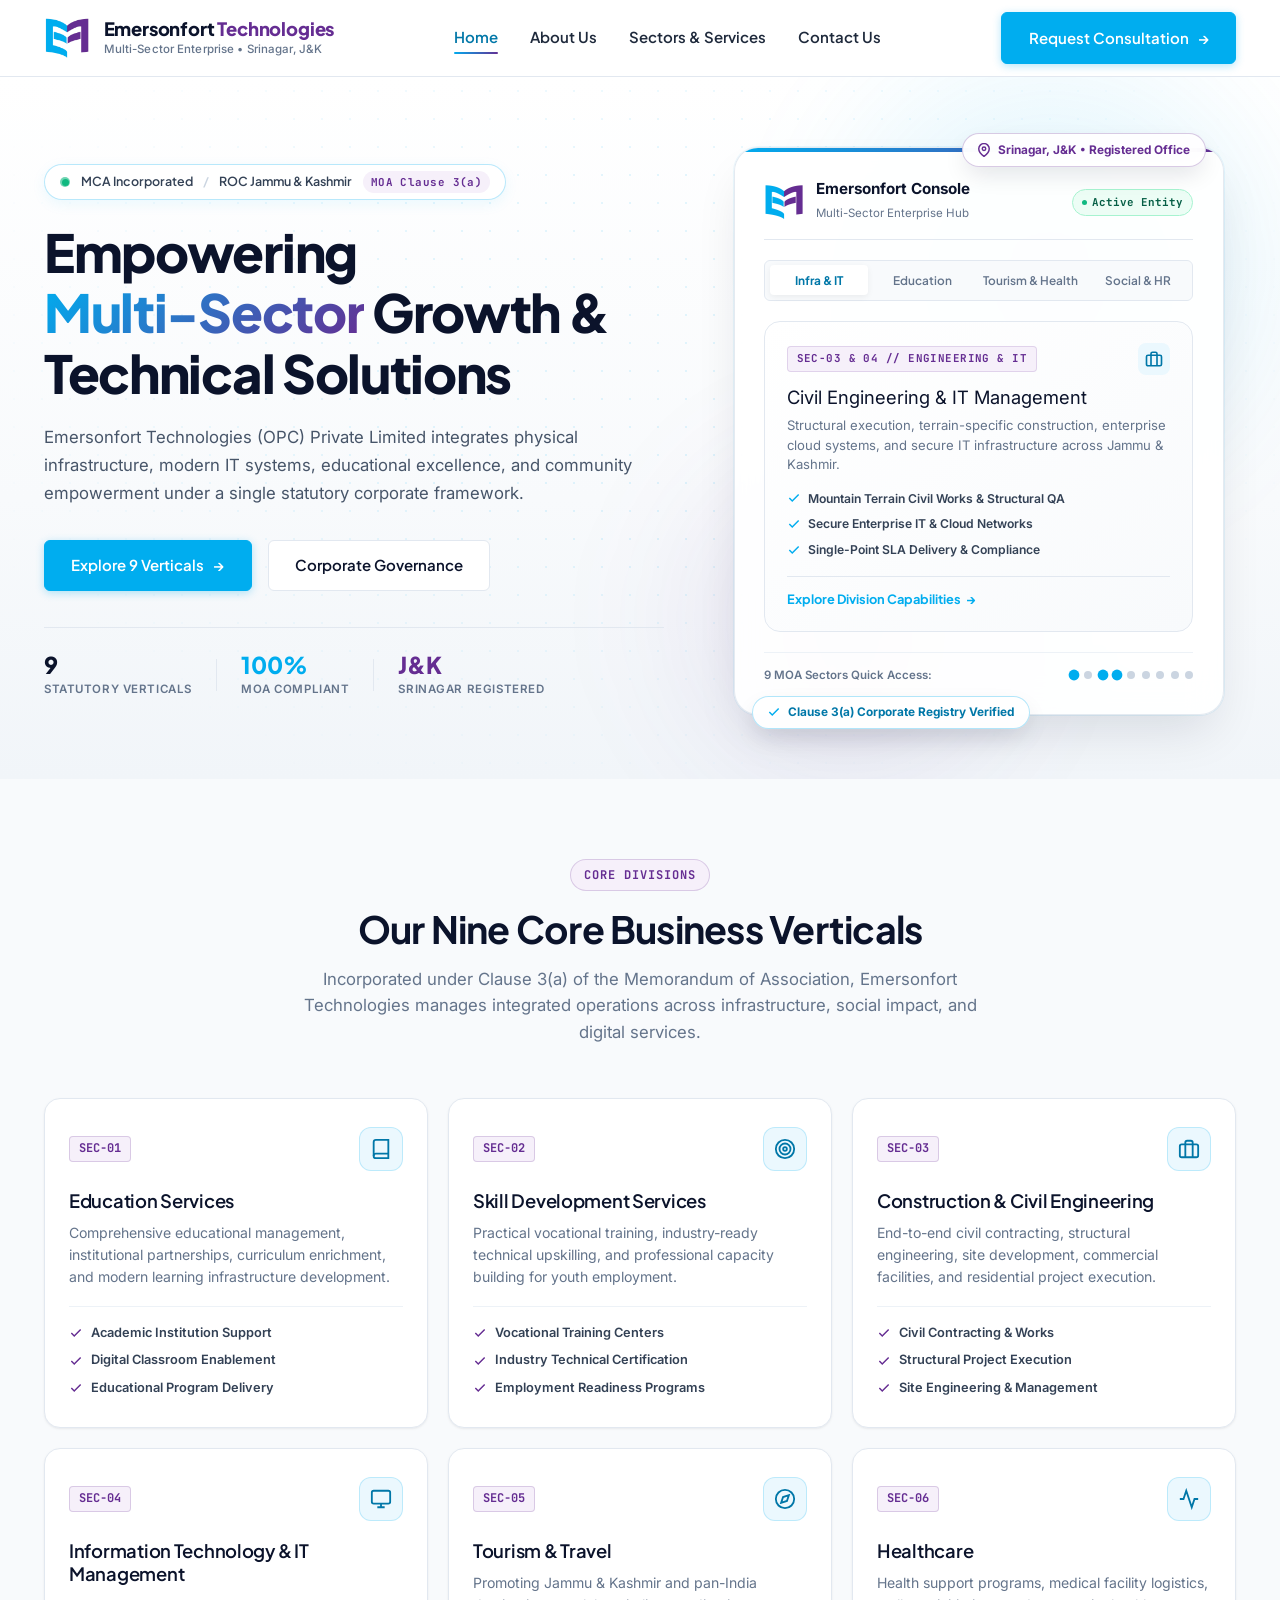
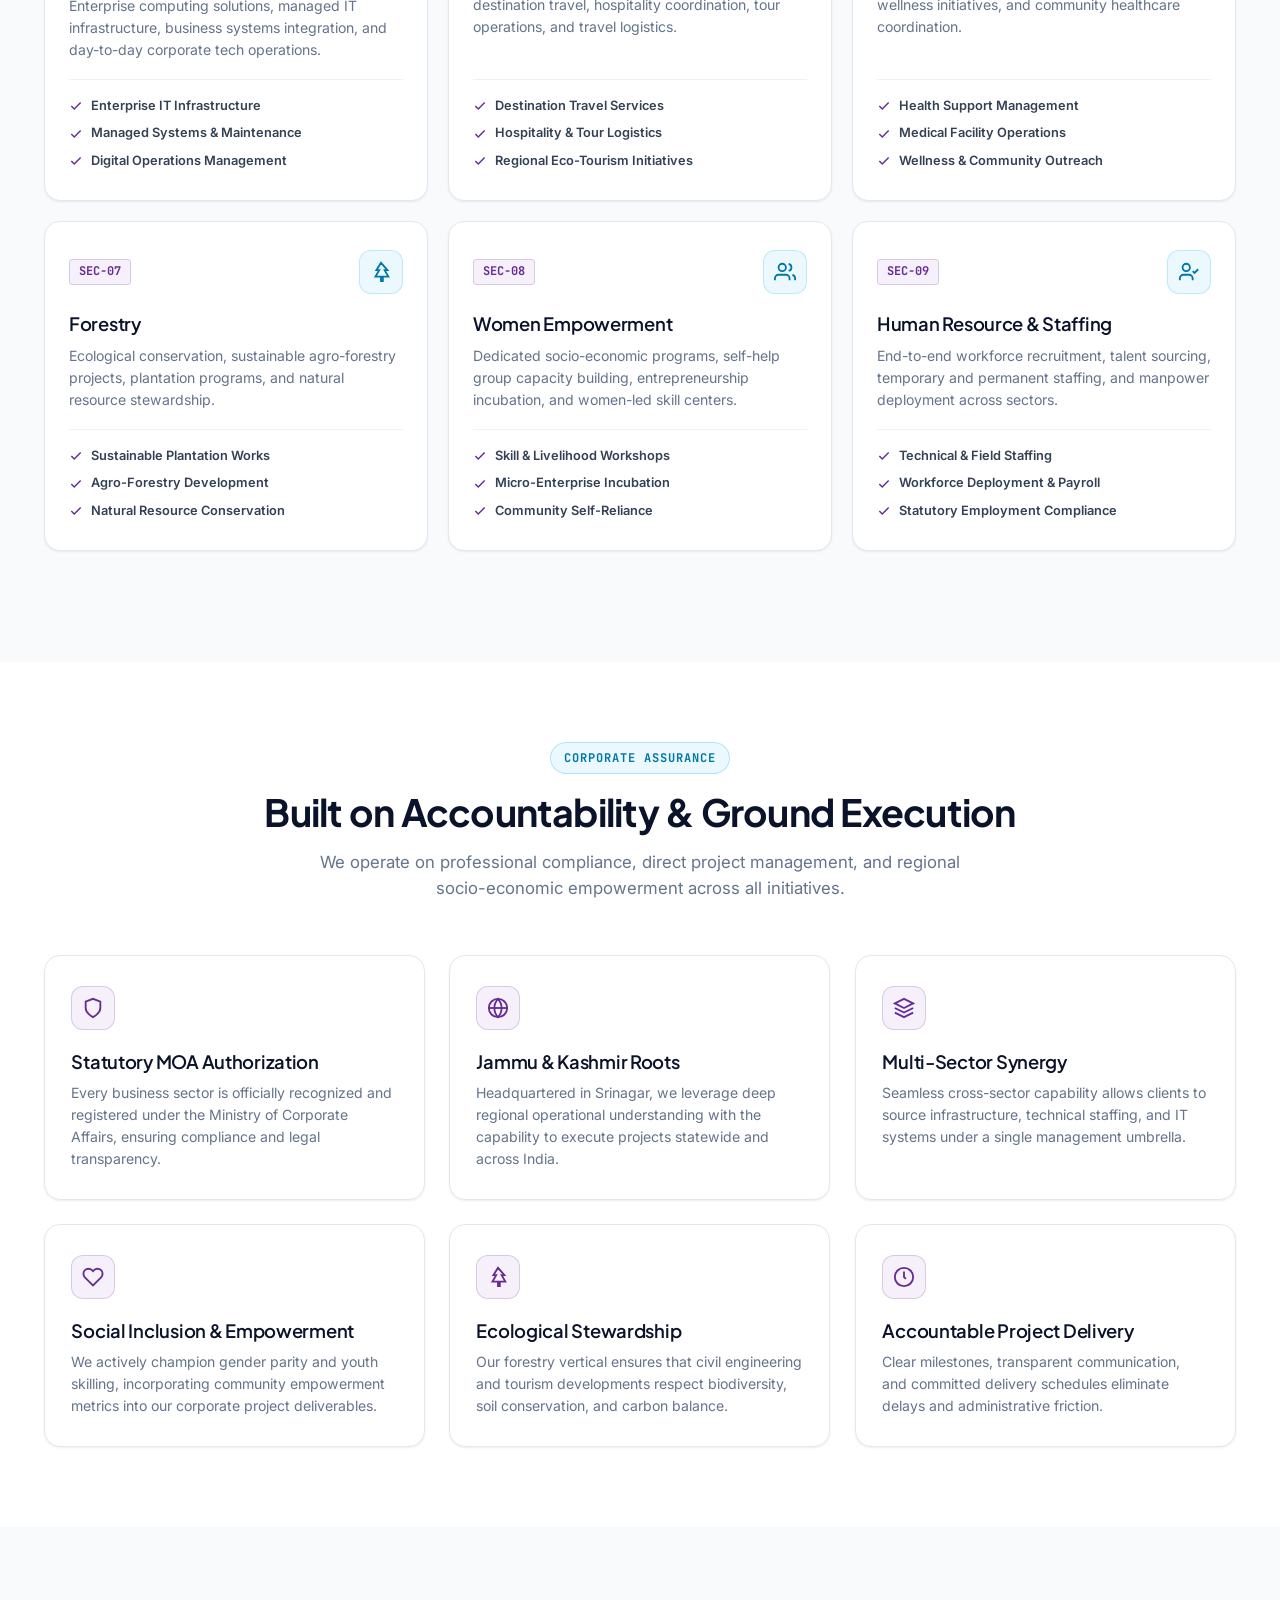
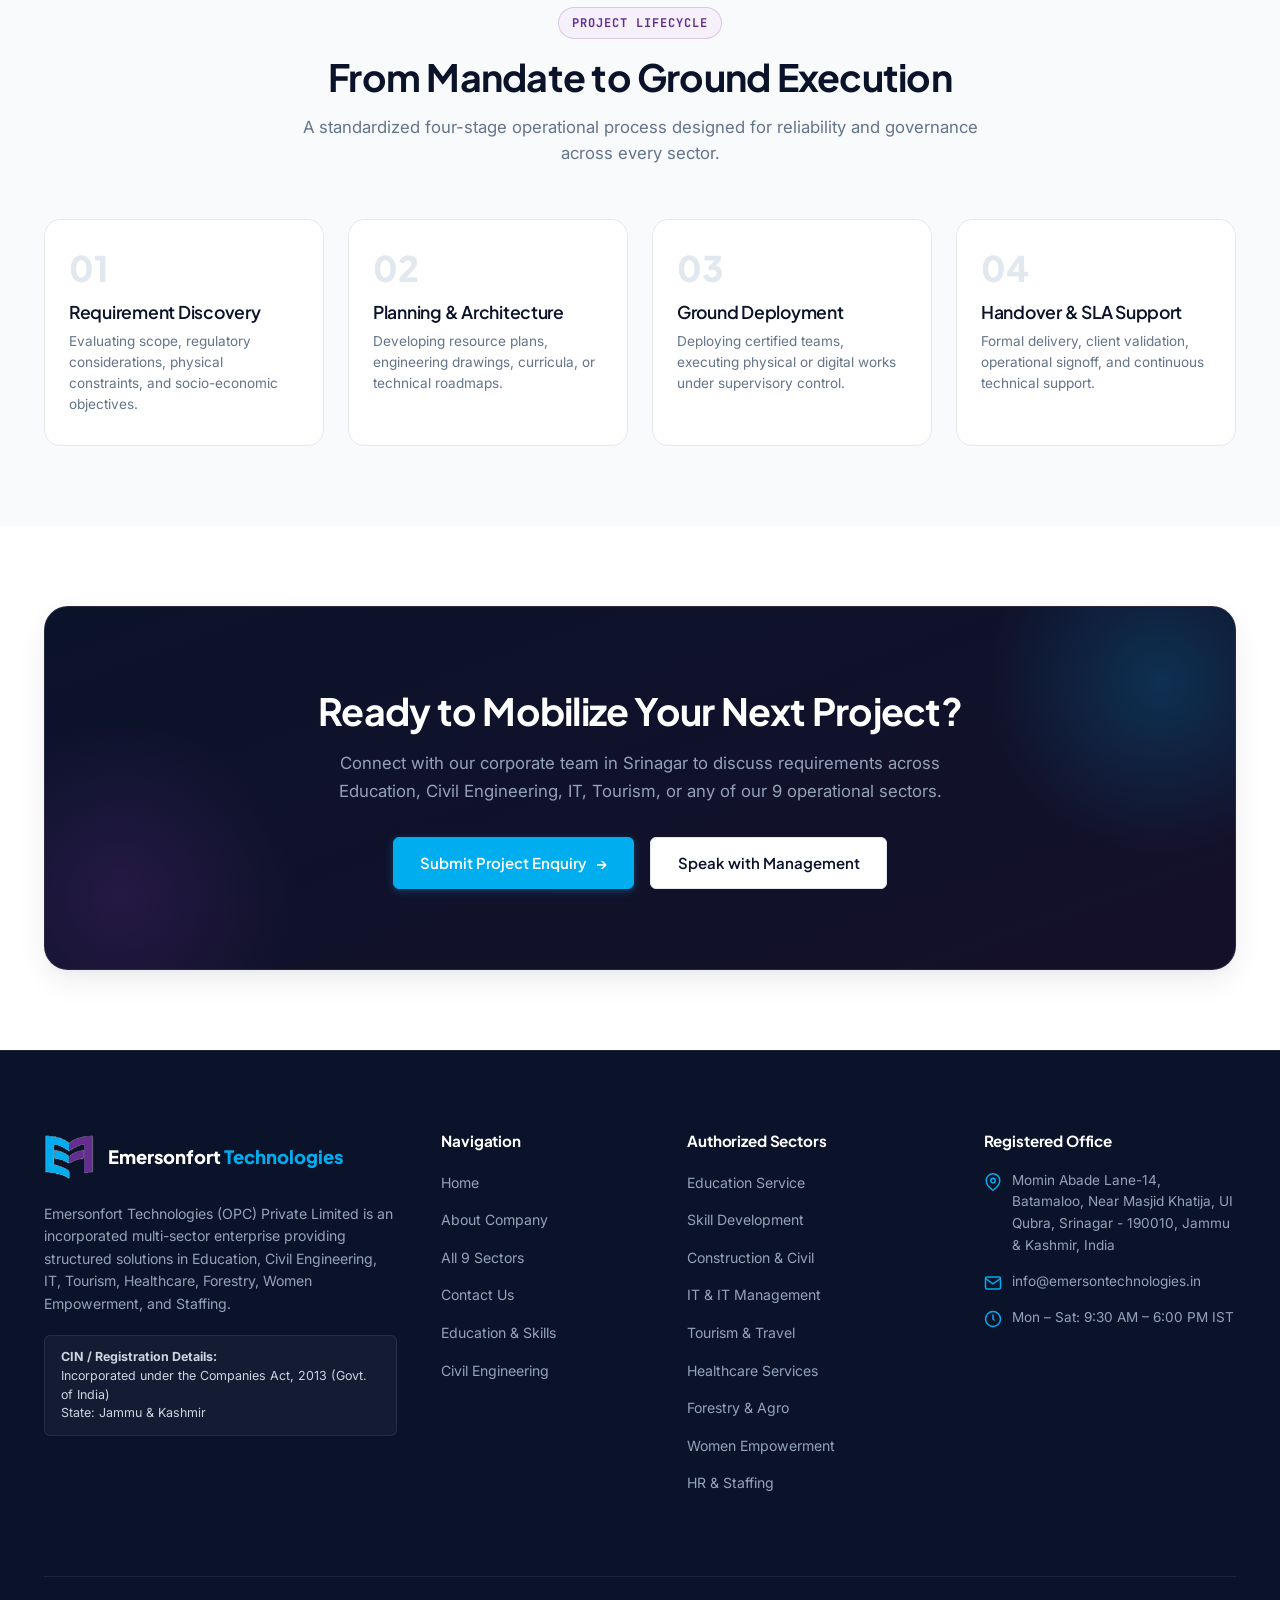
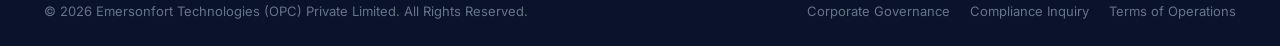
==== index.html @ 924b0d2f "Redesign hero section with modern interactive command console and ambient tech background" ====
<!DOCTYPE html>
<html lang="en">
<head>
  <meta charset="UTF-8">
  <meta name="viewport" content="width=device-width, initial-scale=1.0">
  <title>Emersonfort Technologies (OPC) Pvt Ltd | Multi-Sector Technical Solutions</title>
  <meta name="description" content="Emersonfort Technologies (OPC) Private Limited delivers multi-sector solutions across Education, Skill Development, Construction, IT Management, Tourism, Healthcare, Forestry, Women Empowerment, and Staffing. Registered in Jammu & Kashmir.">
  <meta name="keywords" content="Emersonfort Technologies, Emerson Technologies, Education Services, Skill Development, Civil Engineering, IT Management, Tourism J&K, Healthcare, Forestry, Women Empowerment, Staffing Srinagar">
  <meta name="author" content="Emersonfort Technologies (OPC) Private Limited">
  
  <!-- Favicon -->
  <link rel="icon" type="image/png" href="assets/images/emerson-mark.png">
  <link rel="apple-touch-icon" href="assets/images/emerson-mark.png">

  <!-- Preconnect Fonts -->
  <link rel="preconnect" href="https://fonts.googleapis.com">
  <link rel="preconnect" href="https://fonts.gstatic.com" crossorigin>
  <link href="https://fonts.googleapis.com/css2?family=Inter:wght@400;500;600;700&family=JetBrains+Mono:wght@500;700&family=Plus+Jakarta+Sans:wght@600;700;800&display=swap" rel="stylesheet">

  <!-- Core Stylesheets -->
  <link rel="stylesheet" href="css/style.css">
  <link rel="stylesheet" href="css/responsive.css">
</head>
<body>

  <!-- Global Header & Navigation -->
  <header class="site-header" id="main-header">
    <div class="container header-inner">
      <a href="index.html" class="brand-logo" aria-label="Emersonfort Technologies Home">
        <img src="assets/images/emerson-mark.png" alt="Emersonfort Technologies Logo" class="brand-logo-img">
        <div class="brand-text">
          <span class="brand-name">Emersonfort <span>Technologies</span></span>
          <span class="brand-subtitle">Multi-Sector Enterprise • Srinagar, J&amp;K</span>
        </div>
      </a>

      <!-- Desktop & Mobile Navigation Wrapper -->
      <div class="nav-menu-wrapper" id="primary-navigation-wrapper">
        <nav aria-label="Primary Website Navigation">
          <ul class="nav-menu">
            <li><a href="index.html" class="nav-link active" aria-current="page">Home</a></li>
            <li><a href="about.html" class="nav-link">About Us</a></li>
            <li><a href="services.html" class="nav-link">Sectors &amp; Services</a></li>
            <li><a href="contact.html" class="nav-link">Contact Us</a></li>
            <li class="mobile-drawer-cta" style="display:none;">
              <a href="contact.html" class="btn btn-primary btn-block btn-shimmer">Request Consultation</a>
            </li>
          </ul>
        </nav>
      </div>

      <div class="header-cta-wrap">
        <a href="contact.html" class="btn btn-primary btn-shimmer">
          Request Consultation <span class="btn-arrow">→</span>
        </a>
        <button type="button" class="mobile-nav-toggle" aria-label="Open mobile navigation menu" aria-expanded="false" aria-controls="primary-navigation-wrapper">
          <svg width="24" height="24" viewBox="0 0 24 24" fill="none" stroke="currentColor" stroke-width="2" stroke-linecap="round" stroke-linejoin="round" aria-hidden="true">
            <line x1="3" y1="12" x2="21" y2="12"></line>
            <line x1="3" y1="6" x2="21" y2="6"></line>
            <line x1="3" y1="18" x2="21" y2="18"></line>
          </svg>
        </button>
      </div>
    </div>
  </header>

  <main id="main-content">

    <!-- ==========================================================================
         HERO SECTION: MODERN MULTI-SECTOR ENTERPRISE COMMAND STAGE
         ========================================================================== -->
    <section class="hero-section" aria-labelledby="hero-title">
      <!-- Ambient High-Tech Atmosphere -->
      <div class="hero-bg-grid" aria-hidden="true"></div>
      <div class="hero-glow-cyan" aria-hidden="true"></div>
      <div class="hero-glow-purple" aria-hidden="true"></div>

      <div class="container hero-grid">
        <!-- Left Column: Editorial & Value Framework -->
        <div class="hero-content">
          <div class="hero-badge-modern">
            <span class="beacon-pulse" aria-hidden="true">
              <span class="beacon-core"></span>
              <span class="beacon-wave"></span>
            </span>
            <span>MCA Incorporated</span>
            <span class="hero-badge-sep">/</span>
            <span>ROC Jammu &amp; Kashmir</span>
            <span class="hero-badge-tag">MOA Clause 3(a)</span>
          </div>

          <h1 id="hero-title" class="hero-title">
            Empowering <span class="gradient-text">Multi-Sector</span> Growth &amp; Technical Solutions
          </h1>

          <p class="hero-lead">
            Emersonfort Technologies (OPC) Private Limited integrates physical infrastructure, modern IT systems, educational excellence, and community empowerment under a single statutory corporate framework.
          </p>

          <div class="hero-actions">
            <a href="#sectors-section" class="btn btn-primary btn-shimmer">
              Explore 9 Verticals <span class="btn-arrow">→</span>
            </a>
            <a href="about.html" class="btn btn-secondary">
              Corporate Governance
            </a>
          </div>

          <div class="hero-stats-strip">
            <div class="hero-stat-box">
              <span class="hero-stat-num">9</span>
              <span class="hero-stat-label">Statutory Verticals</span>
            </div>
            <div class="hero-stat-divider" aria-hidden="true"></div>
            <div class="hero-stat-box">
              <span class="hero-stat-num" style="color: var(--color-primary);">100%</span>
              <span class="hero-stat-label">MOA Compliant</span>
            </div>
            <div class="hero-stat-divider" aria-hidden="true"></div>
            <div class="hero-stat-box">
              <span class="hero-stat-num" style="color: var(--color-secondary);">J&amp;K</span>
              <span class="hero-stat-label">Srinagar Registered</span>
            </div>
          </div>
        </div>

        <!-- Right Column: Interactive Multi-Sector Command Console -->
        <div class="hero-showcase-stage" aria-label="Interactive Multi-Sector Command Console">
          
          <!-- Floating Glass Accent Badges -->
          <div class="floating-badge floating-badge-top" aria-hidden="true">
            <svg width="14" height="14" viewBox="0 0 24 24" fill="none" stroke="currentColor" stroke-width="2.5"><path d="M21 10c0 7-9 13-9 13s-9-6-9-13a9 9 0 0 1 18 0z"></path><circle cx="12" cy="10" r="3"></circle></svg>
            <span>Srinagar, J&amp;K • Registered Office</span>
          </div>

          <div class="floating-badge floating-badge-bottom" aria-hidden="true">
            <svg width="14" height="14" viewBox="0 0 24 24" fill="none" stroke="currentColor" stroke-width="2.5"><polyline points="20 6 9 17 4 12"></polyline></svg>
            <span>Clause 3(a) Corporate Registry Verified</span>
          </div>

          <!-- Central Frosted Console Card -->
          <div class="hero-console-card">
            <!-- Console Header -->
            <div class="console-header">
              <div class="console-brand-info">
                <img src="assets/images/emerson-mark.png" alt="Emersonfort Emblem" class="console-logo-icon">
                <div class="console-title-wrap">
                  <strong>Emersonfort Console</strong>
                  <span>Multi-Sector Enterprise Hub</span>
                </div>
              </div>
              <span class="console-status-pill">Active Entity</span>
            </div>

            <!-- Segment Selector Tabs -->
            <div class="console-tabs-strip" role="tablist" aria-label="Sector Highlights Tabs">
              <button type="button" class="console-tab-btn active" data-tab="0" role="tab" aria-selected="true">Infra &amp; IT</button>
              <button type="button" class="console-tab-btn" data-tab="1" role="tab" aria-selected="false">Education</button>
              <button type="button" class="console-tab-btn" data-tab="2" role="tab" aria-selected="false">Tourism &amp; Health</button>
              <button type="button" class="console-tab-btn" data-tab="3" role="tab" aria-selected="false">Social &amp; HR</button>
            </div>

            <!-- Dynamic Feature Preview Stage -->
            <div class="console-preview-stage" id="hero-preview-stage">
              <div class="preview-code-row">
                <span class="preview-code-tag" id="hero-preview-tag">SEC-03 &amp; 04 // ENGINEERING &amp; IT</span>
                <div class="preview-icon-bubble" id="hero-preview-icon" aria-hidden="true">
                  <svg width="18" height="18" viewBox="0 0 24 24" fill="none" stroke="currentColor" stroke-width="2.2"><rect x="2" y="7" width="20" height="14" rx="2"></rect><path d="M16 21V5a2 2 0 0 0-2-2h-4a2 2 0 0 0-2 2v16"></path></svg>
                </div>
              </div>
              <div class="preview-title" id="hero-preview-title">Civil Engineering &amp; IT Management</div>
              <p class="preview-desc" id="hero-preview-desc">
                Structural execution, terrain-specific construction, enterprise cloud systems, and secure IT infrastructure across Jammu &amp; Kashmir.
              </p>
              <ul class="preview-capabilities-list" id="hero-preview-caps">
                <li class="preview-cap-item">
                  <svg width="14" height="14" viewBox="0 0 24 24" fill="none" stroke="currentColor" stroke-width="2.5"><polyline points="20 6 9 17 4 12"></polyline></svg>
                  <span>Mountain Terrain Civil Works &amp; Structural QA</span>
                </li>
                <li class="preview-cap-item">
                  <svg width="14" height="14" viewBox="0 0 24 24" fill="none" stroke="currentColor" stroke-width="2.5"><polyline points="20 6 9 17 4 12"></polyline></svg>
                  <span>Secure Enterprise IT &amp; Cloud Networks</span>
                </li>
                <li class="preview-cap-item">
                  <svg width="14" height="14" viewBox="0 0 24 24" fill="none" stroke="currentColor" stroke-width="2.5"><polyline points="20 6 9 17 4 12"></polyline></svg>
                  <span>Single-Point SLA Delivery &amp; Compliance</span>
                </li>
              </ul>
              <div class="preview-action-row">
                <a href="services.html?sector=construction" class="preview-action-link" id="hero-preview-link">
                  Explore Division Capabilities <span>→</span>
                </a>
              </div>
            </div>

            <!-- Console Footer Strip (9 Sectors Quick Indicators) -->
            <div class="console-footer-strip">
              <span class="console-dots-label">9 MOA Sectors Quick Access:</span>
              <div class="console-dots-wrap">
                <button type="button" class="console-sector-dot active" title="SEC-01 Education" onclick="location.href='services.html?sector=education'"></button>
                <button type="button" class="console-sector-dot" title="SEC-02 Skills" onclick="location.href='services.html?sector=skills'"></button>
                <button type="button" class="console-sector-dot active" title="SEC-03 Civil Engineering" onclick="location.href='services.html?sector=construction'"></button>
                <button type="button" class="console-sector-dot active" title="SEC-04 IT Management" onclick="location.href='services.html?sector=it'"></button>
                <button type="button" class="console-sector-dot" title="SEC-05 Tourism" onclick="location.href='services.html?sector=tourism'"></button>
                <button type="button" class="console-sector-dot" title="SEC-06 Healthcare" onclick="location.href='services.html?sector=healthcare'"></button>
                <button type="button" class="console-sector-dot" title="SEC-07 Forestry" onclick="location.href='services.html?sector=forestry'"></button>
                <button type="button" class="console-sector-dot" title="SEC-08 Women Empowerment" onclick="location.href='services.html?sector=women'"></button>
                <button type="button" class="console-sector-dot" title="SEC-09 Staffing" onclick="location.href='services.html?sector=staffing'"></button>
              </div>
            </div>

          </div>
        </div>
      </div>
    </section>

    <!-- ==========================================================================
         SECTION 2: OUR 9 BUSINESS SECTORS (OFFICIAL MOA PILLARS)
         ========================================================================== -->
    <section class="section section-alt sectors-hub-section" id="sectors-section" aria-labelledby="sectors-heading">
      <div class="container">
        <div class="section-header text-center">
          <span class="section-tag">Core Divisions</span>
          <h2 id="sectors-heading" class="section-title">Our Nine Core Business Verticals</h2>
          <p class="section-description">
            Incorporated under Clause 3(a) of the Memorandum of Association, Emersonfort Technologies manages integrated operations across infrastructure, social impact, and digital services.
          </p>
        </div>

        <div class="sectors-nav-grid">
          <!-- 01. Education Service -->
          <div class="sector-card-item reveal-on-scroll">
            <div class="sector-card-header">
              <span class="sector-code">SEC-01</span>
              <div class="sector-icon-box" aria-hidden="true">
                <svg width="22" height="22" viewBox="0 0 24 24" fill="none" stroke="currentColor" stroke-width="2"><path d="M4 19.5A2.5 2.5 0 0 1 6.5 17H20"></path><path d="M6.5 2H20v20H6.5A2.5 2.5 0 0 1 4 19.5v-15A2.5 2.5 0 0 1 6.5 2z"></path></svg>
              </div>
            </div>
            <h3>Education Services</h3>
            <p>Comprehensive educational management, institutional partnerships, curriculum enrichment, and modern learning infrastructure development.</p>
            <ul class="sector-key-points">
              <li class="sector-point"><svg width="14" height="14" viewBox="0 0 24 24" fill="none" stroke="currentColor" stroke-width="2.5"><polyline points="20 6 9 17 4 12"></polyline></svg> Academic Institution Support</li>
              <li class="sector-point"><svg width="14" height="14" viewBox="0 0 24 24" fill="none" stroke="currentColor" stroke-width="2.5"><polyline points="20 6 9 17 4 12"></polyline></svg> Digital Classroom Enablement</li>
              <li class="sector-point"><svg width="14" height="14" viewBox="0 0 24 24" fill="none" stroke="currentColor" stroke-width="2.5"><polyline points="20 6 9 17 4 12"></polyline></svg> Educational Program Delivery</li>
            </ul>
          </div>

          <!-- 02. Skill Development Services -->
          <div class="sector-card-item reveal-on-scroll">
            <div class="sector-card-header">
              <span class="sector-code">SEC-02</span>
              <div class="sector-icon-box" aria-hidden="true">
                <svg width="22" height="22" viewBox="0 0 24 24" fill="none" stroke="currentColor" stroke-width="2"><circle cx="12" cy="12" r="10"></circle><circle cx="12" cy="12" r="6"></circle><circle cx="12" cy="12" r="2"></circle></svg>
              </div>
            </div>
            <h3>Skill Development Services</h3>
            <p>Practical vocational training, industry-ready technical upskilling, and professional capacity building for youth employment.</p>
            <ul class="sector-key-points">
              <li class="sector-point"><svg width="14" height="14" viewBox="0 0 24 24" fill="none" stroke="currentColor" stroke-width="2.5"><polyline points="20 6 9 17 4 12"></polyline></svg> Vocational Training Centers</li>
              <li class="sector-point"><svg width="14" height="14" viewBox="0 0 24 24" fill="none" stroke="currentColor" stroke-width="2.5"><polyline points="20 6 9 17 4 12"></polyline></svg> Industry Technical Certification</li>
              <li class="sector-point"><svg width="14" height="14" viewBox="0 0 24 24" fill="none" stroke="currentColor" stroke-width="2.5"><polyline points="20 6 9 17 4 12"></polyline></svg> Employment Readiness Programs</li>
            </ul>
          </div>

          <!-- 03. Construction & Civil Engineering -->
          <div class="sector-card-item reveal-on-scroll">
            <div class="sector-card-header">
              <span class="sector-code">SEC-03</span>
              <div class="sector-icon-box" aria-hidden="true">
                <svg width="22" height="22" viewBox="0 0 24 24" fill="none" stroke="currentColor" stroke-width="2"><rect x="2" y="7" width="20" height="14" rx="2"></rect><path d="M16 21V5a2 2 0 0 0-2-2h-4a2 2 0 0 0-2 2v16"></path></svg>
              </div>
            </div>
            <h3>Construction &amp; Civil Engineering</h3>
            <p>End-to-end civil contracting, structural engineering, site development, commercial facilities, and residential project execution.</p>
            <ul class="sector-key-points">
              <li class="sector-point"><svg width="14" height="14" viewBox="0 0 24 24" fill="none" stroke="currentColor" stroke-width="2.5"><polyline points="20 6 9 17 4 12"></polyline></svg> Civil Contracting &amp; Works</li>
              <li class="sector-point"><svg width="14" height="14" viewBox="0 0 24 24" fill="none" stroke="currentColor" stroke-width="2.5"><polyline points="20 6 9 17 4 12"></polyline></svg> Structural Project Execution</li>
              <li class="sector-point"><svg width="14" height="14" viewBox="0 0 24 24" fill="none" stroke="currentColor" stroke-width="2.5"><polyline points="20 6 9 17 4 12"></polyline></svg> Site Engineering &amp; Management</li>
            </ul>
          </div>

          <!-- 04. IT & IT Management -->
          <div class="sector-card-item reveal-on-scroll">
            <div class="sector-card-header">
              <span class="sector-code">SEC-04</span>
              <div class="sector-icon-box" aria-hidden="true">
                <svg width="22" height="22" viewBox="0 0 24 24" fill="none" stroke="currentColor" stroke-width="2"><rect x="2" y="3" width="20" height="14" rx="2"></rect><line x1="8" y1="21" x2="16" y2="21"></line><line x1="12" y1="17" x2="12" y2="21"></line></svg>
              </div>
            </div>
            <h3>Information Technology &amp; IT Management</h3>
            <p>Enterprise computing solutions, managed IT infrastructure, business systems integration, and day-to-day corporate tech operations.</p>
            <ul class="sector-key-points">
              <li class="sector-point"><svg width="14" height="14" viewBox="0 0 24 24" fill="none" stroke="currentColor" stroke-width="2.5"><polyline points="20 6 9 17 4 12"></polyline></svg> Enterprise IT Infrastructure</li>
              <li class="sector-point"><svg width="14" height="14" viewBox="0 0 24 24" fill="none" stroke="currentColor" stroke-width="2.5"><polyline points="20 6 9 17 4 12"></polyline></svg> Managed Systems &amp; Maintenance</li>
              <li class="sector-point"><svg width="14" height="14" viewBox="0 0 24 24" fill="none" stroke="currentColor" stroke-width="2.5"><polyline points="20 6 9 17 4 12"></polyline></svg> Digital Operations Management</li>
            </ul>
          </div>

          <!-- 05. Tourism & Travel -->
          <div class="sector-card-item reveal-on-scroll">
            <div class="sector-card-header">
              <span class="sector-code">SEC-05</span>
              <div class="sector-icon-box" aria-hidden="true">
                <svg width="22" height="22" viewBox="0 0 24 24" fill="none" stroke="currentColor" stroke-width="2"><circle cx="12" cy="12" r="10"></circle><polygon points="16.24 7.76 14.12 14.12 7.76 16.24 9.88 9.88 16.24 7.76"></polygon></svg>
              </div>
            </div>
            <h3>Tourism &amp; Travel</h3>
            <p>Promoting Jammu &amp; Kashmir and pan-India destination travel, hospitality coordination, tour operations, and travel logistics.</p>
            <ul class="sector-key-points">
              <li class="sector-point"><svg width="14" height="14" viewBox="0 0 24 24" fill="none" stroke="currentColor" stroke-width="2.5"><polyline points="20 6 9 17 4 12"></polyline></svg> Destination Travel Services</li>
              <li class="sector-point"><svg width="14" height="14" viewBox="0 0 24 24" fill="none" stroke="currentColor" stroke-width="2.5"><polyline points="20 6 9 17 4 12"></polyline></svg> Hospitality &amp; Tour Logistics</li>
              <li class="sector-point"><svg width="14" height="14" viewBox="0 0 24 24" fill="none" stroke="currentColor" stroke-width="2.5"><polyline points="20 6 9 17 4 12"></polyline></svg> Regional Eco-Tourism Initiatives</li>
            </ul>
          </div>

          <!-- 06. Healthcare -->
          <div class="sector-card-item reveal-on-scroll">
            <div class="sector-card-header">
              <span class="sector-code">SEC-06</span>
              <div class="sector-icon-box" aria-hidden="true">
                <svg width="22" height="22" viewBox="0 0 24 24" fill="none" stroke="currentColor" stroke-width="2"><path d="M22 12h-4l-3 9L9 3l-3 9H2"></path></svg>
              </div>
            </div>
            <h3>Healthcare</h3>
            <p>Health support programs, medical facility logistics, wellness initiatives, and community healthcare coordination.</p>
            <ul class="sector-key-points">
              <li class="sector-point"><svg width="14" height="14" viewBox="0 0 24 24" fill="none" stroke="currentColor" stroke-width="2.5"><polyline points="20 6 9 17 4 12"></polyline></svg> Health Support Management</li>
              <li class="sector-point"><svg width="14" height="14" viewBox="0 0 24 24" fill="none" stroke="currentColor" stroke-width="2.5"><polyline points="20 6 9 17 4 12"></polyline></svg> Medical Facility Operations</li>
              <li class="sector-point"><svg width="14" height="14" viewBox="0 0 24 24" fill="none" stroke="currentColor" stroke-width="2.5"><polyline points="20 6 9 17 4 12"></polyline></svg> Wellness &amp; Community Outreach</li>
            </ul>
          </div>

          <!-- 07. Forestry -->
          <div class="sector-card-item reveal-on-scroll">
            <div class="sector-card-header">
              <span class="sector-code">SEC-07</span>
              <div class="sector-icon-box" aria-hidden="true">
                <svg width="22" height="22" viewBox="0 0 24 24" fill="none" stroke="currentColor" stroke-width="2"><path d="M12 2L7 10h3l-4 7h6v5h2v-5h6l-4-7h3z"></path></svg>
              </div>
            </div>
            <h3>Forestry</h3>
            <p>Ecological conservation, sustainable agro-forestry projects, plantation programs, and natural resource stewardship.</p>
            <ul class="sector-key-points">
              <li class="sector-point"><svg width="14" height="14" viewBox="0 0 24 24" fill="none" stroke="currentColor" stroke-width="2.5"><polyline points="20 6 9 17 4 12"></polyline></svg> Sustainable Plantation Works</li>
              <li class="sector-point"><svg width="14" height="14" viewBox="0 0 24 24" fill="none" stroke="currentColor" stroke-width="2.5"><polyline points="20 6 9 17 4 12"></polyline></svg> Agro-Forestry Development</li>
              <li class="sector-point"><svg width="14" height="14" viewBox="0 0 24 24" fill="none" stroke="currentColor" stroke-width="2.5"><polyline points="20 6 9 17 4 12"></polyline></svg> Natural Resource Conservation</li>
            </ul>
          </div>

          <!-- 08. Women Empowerment -->
          <div class="sector-card-item reveal-on-scroll">
            <div class="sector-card-header">
              <span class="sector-code">SEC-08</span>
              <div class="sector-icon-box" aria-hidden="true">
                <svg width="22" height="22" viewBox="0 0 24 24" fill="none" stroke="currentColor" stroke-width="2"><path d="M17 21v-2a4 4 0 0 0-4-4H5a4 4 0 0 0-4 4v2"></path><circle cx="9" cy="7" r="4"></circle><path d="M23 21v-2a4 4 0 0 0-3-3.87"></path><path d="M16 3.13a4 4 0 0 1 0 7.75"></path></svg>
              </div>
            </div>
            <h3>Women Empowerment</h3>
            <p>Dedicated socio-economic programs, self-help group capacity building, entrepreneurship incubation, and women-led skill centers.</p>
            <ul class="sector-key-points">
              <li class="sector-point"><svg width="14" height="14" viewBox="0 0 24 24" fill="none" stroke="currentColor" stroke-width="2.5"><polyline points="20 6 9 17 4 12"></polyline></svg> Skill &amp; Livelihood Workshops</li>
              <li class="sector-point"><svg width="14" height="14" viewBox="0 0 24 24" fill="none" stroke="currentColor" stroke-width="2.5"><polyline points="20 6 9 17 4 12"></polyline></svg> Micro-Enterprise Incubation</li>
              <li class="sector-point"><svg width="14" height="14" viewBox="0 0 24 24" fill="none" stroke="currentColor" stroke-width="2.5"><polyline points="20 6 9 17 4 12"></polyline></svg> Community Self-Reliance</li>
            </ul>
          </div>

          <!-- 09. Human Resource & Staffing -->
          <div class="sector-card-item reveal-on-scroll">
            <div class="sector-card-header">
              <span class="sector-code">SEC-09</span>
              <div class="sector-icon-box" aria-hidden="true">
                <svg width="22" height="22" viewBox="0 0 24 24" fill="none" stroke="currentColor" stroke-width="2"><path d="M16 21v-2a4 4 0 0 0-4-4H6a4 4 0 0 0-4 4v2"></path><circle cx="9" cy="7" r="4"></circle><polyline points="16 11 18 13 22 9"></polyline></svg>
              </div>
            </div>
            <h3>Human Resource &amp; Staffing</h3>
            <p>End-to-end workforce recruitment, talent sourcing, temporary and permanent staffing, and manpower deployment across sectors.</p>
            <ul class="sector-key-points">
              <li class="sector-point"><svg width="14" height="14" viewBox="0 0 24 24" fill="none" stroke="currentColor" stroke-width="2.5"><polyline points="20 6 9 17 4 12"></polyline></svg> Technical &amp; Field Staffing</li>
              <li class="sector-point"><svg width="14" height="14" viewBox="0 0 24 24" fill="none" stroke="currentColor" stroke-width="2.5"><polyline points="20 6 9 17 4 12"></polyline></svg> Workforce Deployment &amp; Payroll</li>
              <li class="sector-point"><svg width="14" height="14" viewBox="0 0 24 24" fill="none" stroke="currentColor" stroke-width="2.5"><polyline points="20 6 9 17 4 12"></polyline></svg> Statutory Employment Compliance</li>
            </ul>
          </div>
        </div>
      </div>
    </section>

    <!-- ==========================================================================
         SECTION 3: WHY CHOOSE EMERSONFORT TECHNOLOGIES
         ========================================================================== -->
    <section class="section" id="values-section" aria-labelledby="values-heading">
      <div class="container">
        <div class="section-header text-center">
          <span class="section-tag section-tag-cyan">Corporate Assurance</span>
          <h2 id="values-heading" class="section-title">Built on Accountability &amp; Ground Execution</h2>
          <p class="section-description">
            We operate on professional compliance, direct project management, and regional socio-economic empowerment across all initiatives.
          </p>
        </div>

        <div class="values-grid">
          <!-- 1. Legal & Statutory Integrity -->
          <div class="value-card reveal-on-scroll">
            <div class="value-icon" aria-hidden="true">
              <svg width="22" height="22" viewBox="0 0 24 24" fill="none" stroke="currentColor" stroke-width="2"><path d="M12 22s8-4 8-10V5l-8-3-8 3v7c0 6 8 10 8 10z"></path></svg>
            </div>
            <h3>Statutory MOA Authorization</h3>
            <p>Every business sector is officially recognized and registered under the Ministry of Corporate Affairs, ensuring compliance and legal transparency.</p>
          </div>

          <!-- 2. Regional Roots & Pan-India Scale -->
          <div class="value-card reveal-on-scroll">
            <div class="value-icon" aria-hidden="true">
              <svg width="22" height="22" viewBox="0 0 24 24" fill="none" stroke="currentColor" stroke-width="2"><circle cx="12" cy="12" r="10"></circle><line x1="2" y1="12" x2="22" y2="12"></line><path d="M12 2a15.3 15.3 0 0 1 4 10 15.3 15.3 0 0 1-4 10 15.3 15.3 0 0 1-4-10 15.3 15.3 0 0 1 4-10z"></path></svg>
            </div>
            <h3>Jammu &amp; Kashmir Roots</h3>
            <p>Headquartered in Srinagar, we leverage deep regional operational understanding with the capability to execute projects statewide and across India.</p>
          </div>

          <!-- 3. Multi-Sector Synergy -->
          <div class="value-card reveal-on-scroll">
            <div class="value-icon" aria-hidden="true">
              <svg width="22" height="22" viewBox="0 0 24 24" fill="none" stroke="currentColor" stroke-width="2"><polygon points="12 2 2 7 12 12 22 7 12 2"></polygon><polyline points="2 17 12 22 22 17"></polyline><polyline points="2 12 12 17 22 12"></polyline></svg>
            </div>
            <h3>Multi-Sector Synergy</h3>
            <p>Seamless cross-sector capability allows clients to source infrastructure, technical staffing, and IT systems under a single management umbrella.</p>
          </div>

          <!-- 4. Women Empowerment & Social Impact -->
          <div class="value-card reveal-on-scroll">
            <div class="value-icon" aria-hidden="true">
              <svg width="22" height="22" viewBox="0 0 24 24" fill="none" stroke="currentColor" stroke-width="2"><path d="M20.84 4.61a5.5 5.5 0 0 0-7.78 0L12 5.67l-1.06-1.06a5.5 5.5 0 0 0-7.78 7.78l1.06 1.06L12 21.23l7.78-7.78 1.06-1.06a5.5 5.5 0 0 0 0-7.78z"></path></svg>
            </div>
            <h3>Social Inclusion &amp; Empowerment</h3>
            <p>We actively champion gender parity and youth skilling, incorporating community empowerment metrics into our corporate project deliverables.</p>
          </div>

          <!-- 5. Environmental Forestry Commitment -->
          <div class="value-card reveal-on-scroll">
            <div class="value-icon" aria-hidden="true">
              <svg width="22" height="22" viewBox="0 0 24 24" fill="none" stroke="currentColor" stroke-width="2"><path d="M12 2L7 10h3l-4 7h6v5h2v-5h6l-4-7h3z"></path></svg>
            </div>
            <h3>Ecological Stewardship</h3>
            <p>Our forestry vertical ensures that civil engineering and tourism developments respect biodiversity, soil conservation, and carbon balance.</p>
          </div>

          <!-- 6. Single-Point Accountability -->
          <div class="value-card reveal-on-scroll">
            <div class="value-icon" aria-hidden="true">
              <svg width="22" height="22" viewBox="0 0 24 24" fill="none" stroke="currentColor" stroke-width="2"><circle cx="12" cy="12" r="10"></circle><polyline points="12 6 12 12 14 14"></polyline></svg>
            </div>
            <h3>Accountable Project Delivery</h3>
            <p>Clear milestones, transparent communication, and committed delivery schedules eliminate delays and administrative friction.</p>
          </div>
        </div>
      </div>
    </section>

    <!-- ==========================================================================
         SECTION 4: 4-STEP DELIVERY WORKFLOW
         ========================================================================== -->
    <section class="section section-alt" id="workflow-section" aria-labelledby="workflow-heading">
      <div class="container">
        <div class="section-header text-center">
          <span class="section-tag">Project Lifecycle</span>
          <h2 id="workflow-heading" class="section-title">From Mandate to Ground Execution</h2>
          <p class="section-description">
            A standardized four-stage operational process designed for reliability and governance across every sector.
          </p>
        </div>

        <div class="process-grid">
          <div class="process-card reveal-on-scroll">
            <div class="process-step-num">01</div>
            <h3>Requirement Discovery</h3>
            <p>Evaluating scope, regulatory considerations, physical constraints, and socio-economic objectives.</p>
          </div>
          <div class="process-card reveal-on-scroll">
            <div class="process-step-num">02</div>
            <h3>Planning &amp; Architecture</h3>
            <p>Developing resource plans, engineering drawings, curricula, or technical roadmaps.</p>
          </div>
          <div class="process-card reveal-on-scroll">
            <div class="process-step-num">03</div>
            <h3>Ground Deployment</h3>
            <p>Deploying certified teams, executing physical or digital works under supervisory control.</p>
          </div>
          <div class="process-card reveal-on-scroll">
            <div class="process-step-num">04</div>
            <h3>Handover &amp; SLA Support</h3>
            <p>Formal delivery, client validation, operational signoff, and continuous technical support.</p>
          </div>
        </div>
      </div>
    </section>

    <!-- ==========================================================================
         SECTION 5: CTA BANNER
         ========================================================================== -->
    <section class="section" aria-label="Project Engagement Call to Action">
      <div class="container">
        <div class="cta-banner reveal-on-scroll">
          <div class="cta-banner-content">
            <h2>Ready to Mobilize Your Next Project?</h2>
            <p>
              Connect with our corporate team in Srinagar to discuss requirements across Education, Civil Engineering, IT, Tourism, or any of our 9 operational sectors.
            </p>
            <div class="cta-banner-actions">
              <a href="contact.html" class="btn btn-primary btn-shimmer">
                Submit Project Enquiry <span class="btn-arrow">→</span>
              </a>
              <a href="tel:+911942450000" class="btn btn-secondary">
                Speak with Management
              </a>
            </div>
          </div>
        </div>
      </div>
    </section>

  </main>

  <!-- ==========================================================================
       GLOBAL SITE FOOTER
       ========================================================================== -->
  <footer class="site-footer">
    <div class="container">
      <div class="footer-grid">
        <!-- Col 1: Corporate Profile -->
        <div class="footer-col">
          <div class="footer-logo-wrap">
            <img src="assets/images/emerson-mark.png" alt="Emerson Logo" class="footer-logo-img">
            <div class="footer-brand-title">
              Emersonfort <span>Technologies</span>
            </div>
          </div>
          <p class="footer-brand-desc">
            Emersonfort Technologies (OPC) Private Limited is an incorporated multi-sector enterprise providing structured solutions in Education, Civil Engineering, IT, Tourism, Healthcare, Forestry, Women Empowerment, and Staffing.
          </p>
          <div class="footer-reg-info">
            <strong>CIN / Registration Details:</strong><br>
            Incorporated under the Companies Act, 2013 (Govt. of India)<br>
            State: Jammu &amp; Kashmir
          </div>
        </div>

        <!-- Col 2: Quick Links -->
        <div class="footer-col">
          <h4>Navigation</h4>
          <ul class="footer-links">
            <li><a href="index.html">Home</a></li>
            <li><a href="about.html">About Company</a></li>
            <li><a href="services.html">All 9 Sectors</a></li>
            <li><a href="contact.html">Contact Us</a></li>
            <li><a href="services.html?sector=education">Education &amp; Skills</a></li>
            <li><a href="services.html?sector=construction">Civil Engineering</a></li>
          </ul>
        </div>

        <!-- Col 3: Sectors Directory -->
        <div class="footer-col">
          <h4>Authorized Sectors</h4>
          <ul class="footer-links">
            <li><a href="services.html?sector=education">Education Service</a></li>
            <li><a href="services.html?sector=skills">Skill Development</a></li>
            <li><a href="services.html?sector=construction">Construction &amp; Civil</a></li>
            <li><a href="services.html?sector=it">IT &amp; IT Management</a></li>
            <li><a href="services.html?sector=tourism">Tourism &amp; Travel</a></li>
            <li><a href="services.html?sector=healthcare">Healthcare Services</a></li>
            <li><a href="services.html?sector=forestry">Forestry &amp; Agro</a></li>
            <li><a href="services.html?sector=women">Women Empowerment</a></li>
            <li><a href="services.html?sector=staffing">HR &amp; Staffing</a></li>
          </ul>
        </div>

        <!-- Col 4: Registered Office -->
        <div class="footer-col">
          <h4>Registered Office</h4>
          <ul class="footer-contact-list">
            <li class="footer-contact-item">
              <svg width="18" height="18" viewBox="0 0 24 24" fill="none" stroke="currentColor" stroke-width="2"><path d="M21 10c0 7-9 13-9 13s-9-6-9-13a9 9 0 0 1 18 0z"></path><circle cx="12" cy="10" r="3"></circle></svg>
              <span>Momin Abade Lane-14, Batamaloo, Near Masjid Khatija, UI Qubra, Srinagar - 190010, Jammu &amp; Kashmir, India</span>
            </li>
            <li class="footer-contact-item">
              <svg width="18" height="18" viewBox="0 0 24 24" fill="none" stroke="currentColor" stroke-width="2"><path d="M4 4h16c1.1 0 2 .9 2 2v12c0 1.1-.9 2-2 2H4c-1.1 0-2-.9-2-2V6c0-1.1.9-2 2-2z"></path><polyline points="22,6 12,13 2,6"></polyline></svg>
              <a href="mailto:info@emersontechnologies.in">info@emersontechnologies.in</a>
            </li>
            <li class="footer-contact-item">
              <svg width="18" height="18" viewBox="0 0 24 24" fill="none" stroke="currentColor" stroke-width="2"><circle cx="12" cy="12" r="10"></circle><polyline points="12 6 12 12 14 14"></polyline></svg>
              <span>Mon – Sat: 9:30 AM – 6:00 PM IST</span>
            </li>
          </ul>
        </div>
      </div>

      <div class="footer-bottom">
        <p>&copy; 2026 Emersonfort Technologies (OPC) Private Limited. All Rights Reserved.</p>
        <ul class="footer-bottom-links">
          <li><a href="about.html">Corporate Governance</a></li>
          <li><a href="contact.html">Compliance Inquiry</a></li>
          <li><a href="services.html">Terms of Operations</a></li>
        </ul>
      </div>
    </div>
  </footer>

  <!-- Main JavaScript Controller -->
  <script src="js/main.js"></script>
</body>
</html>
---- css/style.css ----
/* ==========================================================================
   EMERSONFORT TECHNOLOGIES (OPC) PRIVATE LIMITED
   Official Stylesheet - Version 2026
   Brand Colors: Emerson Cyan (#00ADEF) & Emerson Royal Purple (#652D92)
   Modern, Corporate, High-Performance, Accessible (WCAG AAA)
   ========================================================================== */

/* --- 1. DESIGN TOKENS & SYSTEM VARIABLES --- */
:root {
  /* Brand Core Colors */
  --color-primary: #00ADEF;
  --color-primary-hover: #0098D4;
  --color-primary-dark: #0077A8;
  --color-primary-subtle: #EBF8FE;

  /* Secondary Brand Color: Royal Purple / Violet */
  --color-secondary: #652D92;
  --color-secondary-hover: #54227A;
  --color-secondary-subtle: #F6F0FA;

  /* Accent & Gradients */
  --grad-primary: linear-gradient(135deg, #00ADEF 0%, #652D92 100%);
  --grad-primary-soft: linear-gradient(135deg, rgba(0, 173, 239, 0.08) 0%, rgba(101, 45, 146, 0.08) 100%);
  --grad-dark: linear-gradient(160deg, #0B132B 0%, #15102A 100%);

  /* Neutrals & Dark Tones */
  --color-dark: #0B132B;
  --color-dark-alt: #111C3A;
  --color-text-main: #1E293B;
  --color-text-muted: #64748B;
  --color-text-light: #94A3B8;
  --color-bg-page: #FFFFFF;
  --color-bg-alt: #F8FAFC;
  --color-bg-card: #FFFFFF;
  --color-border: #E2E8F0;
  --color-border-subtle: #EDF2F7;

  /* Feedback Colors */
  --color-success: #10B981;
  --color-success-bg: #ECFDF5;
  --color-error: #EF4444;
  --color-error-bg: #FEF2F2;

  /* Typography */
  --font-heading: 'Plus Jakarta Sans', -apple-system, BlinkMacSystemFont, 'Segoe UI', Roboto, sans-serif;
  --font-body: 'Inter', -apple-system, BlinkMacSystemFont, 'Segoe UI', Roboto, sans-serif;
  --font-mono: 'JetBrains Mono', monospace;

  /* Spacing */
  --space-xs: 0.5rem;
  --space-sm: 0.75rem;
  --space-md: 1.25rem;
  --space-lg: 2rem;
  --space-xl: 3.25rem;
  --space-2xl: 5rem;
  --space-3xl: 7rem;

  /* Layout */
  --container-max: 1240px;
  --container-padding: 1.5rem;
  --header-height: 76px;

  /* Elevation & Shadows */
  --shadow-sm: 0 1px 3px rgba(11, 19, 43, 0.05), 0 1px 2px rgba(11, 19, 43, 0.03);
  --shadow-md: 0 4px 16px -2px rgba(11, 19, 43, 0.06), 0 2px 6px -1px rgba(11, 19, 43, 0.03);
  --shadow-lg: 0 12px 32px -4px rgba(11, 19, 43, 0.09), 0 4px 12px -2px rgba(11, 19, 43, 0.04);
  --shadow-card: 0 4px 20px -2px rgba(11, 19, 43, 0.05), 0 1px 3px rgba(11, 19, 43, 0.03);
  --shadow-hover: 0 16px 36px -6px rgba(0, 173, 239, 0.16), 0 4px 12px rgba(101, 45, 146, 0.08);

  /* Border Radii */
  --radius-sm: 6px;
  --radius-md: 12px;
  --radius-lg: 16px;
  --radius-xl: 24px;
  --radius-full: 9999px;

  /* Transitions */
  --transition-fast: 160ms cubic-bezier(0.16, 1, 0.3, 1);
  --transition-base: 240ms cubic-bezier(0.16, 1, 0.3, 1);
  --transition-smooth: 320ms cubic-bezier(0.16, 1, 0.3, 1);
}

/* --- 2. CSS RESET & GLOBAL RESETS --- */
*, *::before, *::after {
  box-sizing: border-box;
  margin: 0;
  padding: 0;
}

html {
  font-size: 16px;
  scroll-behavior: smooth;
  -webkit-font-smoothing: antialiased;
  -moz-osx-font-smoothing: grayscale;
}

body {
  font-family: var(--font-body);
  color: var(--color-text-main);
  background-color: var(--color-bg-page);
  line-height: 1.6;
  overflow-x: hidden;
}

/* --- 3. TYPOGRAPHY SYSTEM --- */
h1, h2, h3, h4, h5, h6 {
  font-family: var(--font-heading);
  color: var(--color-dark);
  font-weight: 700;
  line-height: 1.25;
  letter-spacing: -0.015em;
}

h1 { font-size: clamp(2.2rem, 4.5vw, 3.4rem); letter-spacing: -0.025em; line-height: 1.15; }
h2 { font-size: clamp(1.75rem, 3.2vw, 2.35rem); letter-spacing: -0.02em; }
h3 { font-size: 1.25rem; font-weight: 600; }
h4 { font-size: 1.08rem; font-weight: 600; }

p {
  color: var(--color-text-muted);
  line-height: 1.65;
  margin-bottom: 1rem;
}

p:last-child {
  margin-bottom: 0;
}

a {
  color: var(--color-primary);
  text-decoration: none;
  transition: color var(--transition-fast);
}

a:hover {
  color: var(--color-primary-dark);
}

img, svg {
  display: block;
  max-width: 100%;
}

/* --- 4. CONTAINER & LAYOUT UTILITIES --- */
.container {
  width: 100%;
  max-width: var(--container-max);
  margin-left: auto;
  margin-right: auto;
  padding-left: var(--container-padding);
  padding-right: var(--container-padding);
}

.section {
  padding: var(--space-2xl) 0;
  position: relative;
}

.section-alt {
  background-color: var(--color-bg-alt);
}

.section-dark {
  background: var(--grad-dark);
  color: #FFFFFF;
}

.section-header {
  margin-bottom: var(--space-xl);
}

.section-header.text-center {
  text-align: center;
  max-width: 780px;
  margin-left: auto;
  margin-right: auto;
}

.section-tag {
  display: inline-flex;
  align-items: center;
  gap: 0.4rem;
  font-family: var(--font-mono);
  font-size: 0.75rem;
  font-weight: 700;
  text-transform: uppercase;
  letter-spacing: 0.08em;
  color: var(--color-secondary);
  background: var(--color-secondary-subtle);
  border: 1px solid rgba(101, 45, 146, 0.2);
  padding: 0.35rem 0.85rem;
  border-radius: var(--radius-full);
  margin-bottom: 0.85rem;
}

.section-tag-cyan {
  color: var(--color-primary-dark);
  background: var(--color-primary-subtle);
  border-color: rgba(0, 173, 239, 0.25);
}

.section-title {
  margin-bottom: 0.85rem;
}

.section-description {
  font-size: 1.05rem;
  color: var(--color-text-muted);
  max-width: 680px;
  line-height: 1.6;
}

.text-center .section-description {
  margin-left: auto;
  margin-right: auto;
}

/* --- 5. BUTTON COMPONENT SYSTEM --- */
.btn {
  display: inline-flex;
  align-items: center;
  justify-content: center;
  gap: 0.55rem;
  font-family: var(--font-heading);
  font-size: 0.9375rem;
  font-weight: 600;
  padding: 0.8rem 1.65rem;
  border-radius: var(--radius-sm);
  border: 1px solid transparent;
  cursor: pointer;
  text-decoration: none;
  position: relative;
  overflow: hidden;
  transition: transform var(--transition-base),
              box-shadow var(--transition-base),
              background-color var(--transition-base),
              border-color var(--transition-base),
              color var(--transition-fast);
}

/* Primary Button */
.btn-primary {
  background-color: var(--color-primary);
  border-color: var(--color-primary);
  color: #FFFFFF !important;
  box-shadow: 0 2px 8px rgba(0, 173, 239, 0.3);
}

.btn-primary:hover {
  background-color: var(--color-primary-hover);
  border-color: var(--color-primary-hover);
  transform: translateY(-2px);
  box-shadow: 0 6px 18px rgba(0, 173, 239, 0.4);
}

.btn-primary:active {
  transform: translateY(0) scale(0.98);
}

/* Purple Accent Button */
.btn-purple {
  background-color: var(--color-secondary);
  border-color: var(--color-secondary);
  color: #FFFFFF !important;
  box-shadow: 0 2px 8px rgba(101, 45, 146, 0.3);
}

.btn-purple:hover {
  background-color: var(--color-secondary-hover);
  border-color: var(--color-secondary-hover);
  transform: translateY(-2px);
  box-shadow: 0 6px 18px rgba(101, 45, 146, 0.4);
}

/* Secondary / Outline Button */
.btn-secondary {
  background-color: #FFFFFF;
  border-color: var(--color-border);
  color: var(--color-dark) !important;
}

.btn-secondary:hover {
  border-color: var(--color-primary);
  color: var(--color-primary) !important;
  transform: translateY(-2px);
  box-shadow: var(--shadow-sm);
}

.btn-secondary:active {
  transform: translateY(0) scale(0.98);
}

/* Shimmer Highlight on Primary CTA Buttons */
.btn-shimmer::after {
  content: "";
  position: absolute;
  top: 0;
  left: -100%;
  width: 50%;
  height: 100%;
  background: linear-gradient(90deg, transparent, rgba(255, 255, 255, 0.35), transparent);
  transform: skewX(-20deg);
  transition: none;
}

.btn-shimmer:hover::after {
  left: 150%;
  transition: left 600ms cubic-bezier(0.16, 1, 0.3, 1);
}

.btn-arrow {
  display: inline-block;
  transition: transform var(--transition-fast);
}

.btn:hover .btn-arrow {
  transform: translateX(4px);
}

.btn-block {
  width: 100%;
}

/* --- 6. GLOBAL NAVIGATION HEADER --- */
.site-header {
  position: sticky;
  top: 0;
  width: 100%;
  background: rgba(255, 255, 255, 0.96);
  backdrop-filter: blur(12px);
  -webkit-backdrop-filter: blur(12px);
  border-bottom: 1px solid var(--color-border);
  z-index: 1000;
  transition: box-shadow var(--transition-base), background-color var(--transition-base);
}

.site-header.scrolled {
  box-shadow: 0 4px 20px rgba(11, 19, 43, 0.06);
  background: rgba(255, 255, 255, 0.98);
}

/* Header Main Inner */
.header-inner {
  display: flex;
  align-items: center;
  justify-content: space-between;
  height: var(--header-height);
}

.brand-logo {
  display: flex;
  align-items: center;
  gap: 0.85rem;
  text-decoration: none;
}

.brand-logo-img {
  width: 46px;
  height: 46px;
  object-fit: contain;
  flex-shrink: 0;
  transition: transform var(--transition-base);
}

.brand-logo:hover .brand-logo-img {
  transform: scale(1.05);
}

.brand-text {
  display: flex;
  flex-direction: column;
}

.brand-name {
  font-family: var(--font-heading);
  font-size: 1.15rem;
  font-weight: 800;
  color: var(--color-dark);
  line-height: 1.2;
  letter-spacing: -0.01em;
}

.brand-name span {
  color: var(--color-secondary);
}

.brand-subtitle {
  font-size: 0.72rem;
  color: var(--color-text-muted);
  font-weight: 500;
  letter-spacing: 0.01em;
}

/* Nav Menu */
.nav-menu-wrapper {
  display: flex;
  align-items: center;
}

.nav-menu {
  display: flex;
  align-items: center;
  list-style: none;
  gap: 2rem;
}

.nav-link {
  font-family: var(--font-heading);
  font-size: 0.9375rem;
  font-weight: 600;
  color: var(--color-text-main);
  padding: 0.5rem 0;
  position: relative;
  transition: color var(--transition-fast);
}

.nav-link::after {
  content: "";
  position: absolute;
  bottom: 0;
  left: 0;
  width: 0%;
  height: 2.5px;
  background: var(--grad-primary);
  border-radius: 2px;
  transition: width var(--transition-base);
}

.nav-link:hover,
.nav-link.active {
  color: var(--color-primary-dark);
}

.nav-link:hover::after,
.nav-link.active::after {
  width: 100%;
}

.header-cta-wrap {
  display: flex;
  align-items: center;
  gap: 0.85rem;
}

.mobile-nav-toggle {
  display: none;
  background: none;
  border: 1px solid var(--color-border);
  padding: 0.55rem;
  border-radius: var(--radius-sm);
  color: var(--color-dark);
  cursor: pointer;
}

/* --- 7. MODERN HERO SECTION --- */
.hero-section {
  position: relative;
  padding: clamp(3.25rem, 5.5vw, 5rem) 0 clamp(3rem, 5vw, 4.5rem) 0;
  background: linear-gradient(180deg, #FFFFFF 0%, #F8FAFC 60%, #F1F5F9 100%);
  overflow: hidden;
}

/* Subtle Tech Matrix Background Grid */
.hero-bg-grid {
  position: absolute;
  inset: 0;
  background-image: radial-gradient(rgba(0, 173, 239, 0.16) 1.2px, transparent 1.2px);
  background-size: 28px 28px;
  pointer-events: none;
  opacity: 0.65;
  mask-image: radial-gradient(ellipse at 50% 40%, rgba(0, 0, 0, 1) 30%, transparent 80%);
  -webkit-mask-image: radial-gradient(ellipse at 50% 40%, rgba(0, 0, 0, 1) 30%, transparent 80%);
  z-index: 0;
}

/* Ambient Radiant Glows */
.hero-glow-cyan {
  position: absolute;
  top: -100px;
  right: -60px;
  width: 580px;
  height: 580px;
  background: radial-gradient(circle, rgba(0, 173, 239, 0.15) 0%, rgba(0, 173, 239, 0.04) 50%, transparent 70%);
  filter: blur(40px);
  pointer-events: none;
  z-index: 0;
}

.hero-glow-purple {
  position: absolute;
  bottom: -80px;
  right: 15%;
  width: 480px;
  height: 480px;
  background: radial-gradient(circle, rgba(101, 45, 146, 0.12) 0%, rgba(101, 45, 146, 0.03) 50%, transparent 70%);
  filter: blur(45px);
  pointer-events: none;
  z-index: 0;
}

.hero-grid {
  display: grid;
  grid-template-columns: 1.1fr 0.9fr;
  gap: 3rem;
  align-items: center;
  position: relative;
  z-index: 2;
}

.hero-content {
  max-width: 620px;
}

/* Modern Status Badge with Live Beacon */
.hero-badge-modern {
  display: inline-flex;
  align-items: center;
  gap: 0.65rem;
  background: rgba(255, 255, 255, 0.9);
  backdrop-filter: blur(10px);
  -webkit-backdrop-filter: blur(10px);
  border: 1px solid rgba(0, 173, 239, 0.28);
  border-radius: var(--radius-full);
  padding: 0.38rem 0.95rem;
  margin-bottom: 1.35rem;
  box-shadow: 0 4px 14px rgba(0, 173, 239, 0.08);
  font-size: 0.78rem;
  font-family: var(--font-heading);
  font-weight: 600;
  color: #334155;
}

.beacon-pulse {
  position: relative;
  width: 10px;
  height: 10px;
  display: flex;
  align-items: center;
  justify-content: center;
}

.beacon-core {
  width: 7px;
  height: 7px;
  border-radius: 50%;
  background-color: var(--color-success);
}

.beacon-wave {
  position: absolute;
  width: 100%;
  height: 100%;
  border-radius: 50%;
  background-color: var(--color-success);
  opacity: 0.6;
  animation: beaconPing 2s cubic-bezier(0, 0, 0.2, 1) infinite;
}

@keyframes beaconPing {
  0% { transform: scale(1); opacity: 0.8; }
  75%, 100% { transform: scale(2.4); opacity: 0; }
}

.hero-badge-sep {
  color: #CBD5E1;
}

.hero-badge-tag {
  background: var(--color-secondary-subtle);
  color: var(--color-secondary);
  font-size: 0.68rem;
  font-family: var(--font-mono);
  font-weight: 700;
  padding: 0.15rem 0.5rem;
  border-radius: var(--radius-full);
  letter-spacing: 0.04em;
}

/* Hero Typography */
.hero-title {
  font-size: clamp(2.35rem, 4.1vw, 3.4rem);
  font-weight: 800;
  line-height: 1.15;
  letter-spacing: -0.025em;
  color: var(--color-dark);
  margin-bottom: 1.25rem;
}

.gradient-text {
  background: linear-gradient(135deg, #00ADEF 0%, #652D92 100%);
  -webkit-background-clip: text;
  -webkit-text-fill-color: transparent;
  display: inline-block;
}

.hero-lead {
  font-size: 1.05rem;
  color: #475569;
  line-height: 1.68;
  margin-bottom: 2rem;
}

.hero-actions {
  display: flex;
  align-items: center;
  gap: 1rem;
  flex-wrap: wrap;
  margin-bottom: 2.25rem;
}

/* Modern Hero Stats Strip */
.hero-stats-strip {
  display: flex;
  align-items: center;
  gap: 1.5rem;
  padding-top: 1.5rem;
  border-top: 1px solid var(--color-border);
}

.hero-stat-box {
  display: flex;
  flex-direction: column;
}

.hero-stat-num {
  font-family: var(--font-heading);
  font-size: 1.45rem;
  font-weight: 800;
  color: var(--color-dark);
  line-height: 1.1;
}

.hero-stat-label {
  font-size: 0.72rem;
  color: #64748B;
  text-transform: uppercase;
  letter-spacing: 0.05em;
  font-weight: 600;
  margin-top: 0.15rem;
}

.hero-stat-divider {
  width: 1px;
  height: 32px;
  background-color: var(--color-border);
}

/* ==========================================================================
   RIGHT COLUMN: INTERACTIVE ENTERPRISE COMMAND CONSOLE
   ========================================================================== */
.hero-showcase-stage {
  position: relative;
  width: 100%;
  max-width: 490px;
  margin: 0 auto;
}

/* Floating Glass 3D Accents */
.floating-badge {
  position: absolute;
  z-index: 5;
  background: rgba(255, 255, 255, 0.95);
  backdrop-filter: blur(12px);
  -webkit-backdrop-filter: blur(12px);
  border-radius: var(--radius-full);
  padding: 0.4rem 0.9rem;
  font-size: 0.74rem;
  font-weight: 700;
  display: flex;
  align-items: center;
  gap: 0.45rem;
  box-shadow: 0 10px 24px -4px rgba(11, 19, 43, 0.12);
  transition: transform var(--transition-base);
}

.floating-badge:hover {
  transform: translateY(-2px);
}

.floating-badge-top {
  top: -14px;
  right: 18px;
  border: 1px solid rgba(101, 45, 146, 0.25);
  color: var(--color-secondary);
}

.floating-badge-top svg {
  color: var(--color-secondary);
}

.floating-badge-bottom {
  bottom: -14px;
  left: 18px;
  border: 1px solid rgba(0, 173, 239, 0.3);
  color: var(--color-primary-dark);
}

.floating-badge-bottom svg {
  color: var(--color-primary);
}

/* Main Console Container */
.hero-console-card {
  background: rgba(255, 255, 255, 0.92);
  backdrop-filter: blur(16px);
  -webkit-backdrop-filter: blur(16px);
  border: 1px solid rgba(226, 232, 240, 0.9);
  border-radius: 24px;
  padding: 2rem 1.85rem 1.85rem 1.85rem;
  box-shadow: 0 24px 50px -12px rgba(11, 19, 43, 0.12),
              0 0 0 1px rgba(0, 173, 239, 0.08);
  position: relative;
  overflow: hidden;
}

.hero-console-card::before {
  content: "";
  position: absolute;
  top: 0;
  left: 0;
  right: 0;
  height: 4px;
  background: var(--grad-primary);
}

/* Console Header */
.console-header {
  display: flex;
  align-items: center;
  justify-content: space-between;
  margin-bottom: 1.25rem;
  padding-bottom: 0.9rem;
  border-bottom: 1px solid var(--color-border);
}

.console-brand-info {
  display: flex;
  align-items: center;
  gap: 0.75rem;
}

.console-logo-icon {
  width: 40px;
  height: 40px;
  object-fit: contain;
}

.console-title-wrap strong {
  display: block;
  font-size: 0.95rem;
  color: var(--color-dark);
  line-height: 1.2;
}

.console-title-wrap span {
  font-size: 0.72rem;
  color: var(--color-text-muted);
}

.console-status-pill {
  font-family: var(--font-mono);
  font-size: 0.68rem;
  font-weight: 700;
  color: #065F46;
  background-color: var(--color-success-bg);
  border: 1px solid #A7F3D0;
  padding: 0.22rem 0.55rem;
  border-radius: var(--radius-full);
  display: inline-flex;
  align-items: center;
  gap: 0.35rem;
}

.console-status-pill::before {
  content: "";
  width: 5px;
  height: 5px;
  border-radius: 50%;
  background-color: var(--color-success);
}

/* Interactive Category Switcher Tabs */
.console-tabs-strip {
  display: flex;
  align-items: center;
  gap: 0.35rem;
  background-color: var(--color-bg-alt);
  padding: 0.3rem;
  border-radius: var(--radius-sm);
  border: 1px solid var(--color-border);
  margin-bottom: 1.25rem;
}

.console-tab-btn {
  flex: 1;
  background: transparent;
  border: none;
  font-family: var(--font-heading);
  font-size: 0.74rem;
  font-weight: 600;
  color: #64748B;
  padding: 0.45rem 0.35rem;
  border-radius: 4px;
  cursor: pointer;
  text-align: center;
  transition: all var(--transition-fast);
  white-space: nowrap;
}

.console-tab-btn:hover {
  color: var(--color-dark);
}

.console-tab-btn.active {
  background-color: #FFFFFF;
  color: var(--color-primary-dark);
  box-shadow: 0 2px 6px rgba(0, 0, 0, 0.06);
  font-weight: 700;
}

/* Dynamic Feature Preview Card */
.console-preview-stage {
  background: linear-gradient(145deg, #FFFFFF 0%, #F8FAFC 100%);
  border: 1px solid var(--color-border);
  border-radius: var(--radius-lg);
  padding: 1.35rem;
  margin-bottom: 1.25rem;
  position: relative;
  transition: opacity 250ms ease, transform 250ms ease;
}

.preview-code-row {
  display: flex;
  align-items: center;
  justify-content: space-between;
  margin-bottom: 0.65rem;
}

.preview-code-tag {
  font-family: var(--font-mono);
  font-size: 0.68rem;
  font-weight: 700;
  color: var(--color-secondary);
  background: var(--color-secondary-subtle);
  border: 1px solid rgba(101, 45, 146, 0.15);
  padding: 0.2rem 0.55rem;
  border-radius: 4px;
  text-transform: uppercase;
  letter-spacing: 0.04em;
}

.preview-icon-bubble {
  width: 32px;
  height: 32px;
  border-radius: 8px;
  background-color: var(--color-primary-subtle);
  color: var(--color-primary-dark);
  display: flex;
  align-items: center;
  justify-content: center;
}

.preview-title {
  font-size: 1.15rem;
  color: var(--color-dark);
  margin-bottom: 0.4rem;
  line-height: 1.3;
}

.preview-desc {
  font-size: 0.82rem;
  color: var(--color-text-muted);
  line-height: 1.5;
  margin-bottom: 0.85rem;
}

.preview-capabilities-list {
  list-style: none;
  display: flex;
  flex-direction: column;
  gap: 0.4rem;
  margin-bottom: 1rem;
}

.preview-cap-item {
  display: flex;
  align-items: center;
  gap: 0.45rem;
  font-size: 0.76rem;
  font-weight: 600;
  color: #334155;
}

.preview-cap-item svg {
  color: var(--color-primary);
  flex-shrink: 0;
}

.preview-action-row {
  display: flex;
  align-items: center;
  justify-content: space-between;
  padding-top: 0.75rem;
  border-top: 1px solid var(--color-border);
}

.preview-action-link {
  font-family: var(--font-heading);
  font-size: 0.8rem;
  font-weight: 700;
  color: var(--color-primary);
  display: inline-flex;
  align-items: center;
  gap: 0.35rem;
  transition: gap var(--transition-fast);
}

.preview-action-link:hover {
  gap: 0.6rem;
  color: var(--color-primary-dark);
}

/* Console Footer (Quick 9-Sectors Indicators) */
.console-footer-strip {
  display: flex;
  align-items: center;
  justify-content: space-between;
  padding-top: 0.85rem;
  border-top: 1px solid var(--color-border-subtle);
}

.console-dots-label {
  font-size: 0.72rem;
  color: #64748B;
  font-weight: 600;
}

.console-dots-wrap {
  display: flex;
  align-items: center;
  gap: 0.4rem;
}

.console-sector-dot {
  width: 8px;
  height: 8px;
  border-radius: 50%;
  background-color: #CBD5E1;
  transition: all var(--transition-fast);
  cursor: pointer;
  border: none;
  padding: 0;
}

.console-sector-dot:hover,
.console-sector-dot.active {
  background-color: var(--color-primary);
  transform: scale(1.35);
}

/* --- 8. SECTION: 9 CORE BUSINESS SECTORS (INTERACTIVE HUB) --- */
.sectors-hub-section {
  position: relative;
}

.sectors-nav-grid {
  display: grid;
  grid-template-columns: repeat(3, 1fr);
  gap: 1.25rem;
  margin-bottom: 2rem;
}

.sector-card-item {
  background-color: #FFFFFF;
  border: 1px solid var(--color-border);
  border-radius: var(--radius-lg);
  padding: 1.75rem 1.5rem;
  box-shadow: var(--shadow-sm);
  display: flex;
  flex-direction: column;
  position: relative;
  overflow: hidden;
  transition: transform var(--transition-base),
              box-shadow var(--transition-base),
              border-color var(--transition-base);
}

.sector-card-item::before {
  content: "";
  position: absolute;
  top: 0;
  left: 0;
  width: 0%;
  height: 3.5px;
  background: var(--grad-primary);
  transition: width 340ms cubic-bezier(0.16, 1, 0.3, 1);
}

.sector-card-item:hover::before {
  width: 100%;
}

.sector-card-item:hover {
  transform: translateY(-5px);
  border-color: rgba(0, 173, 239, 0.4);
  box-shadow: var(--shadow-hover);
}

.sector-card-header {
  display: flex;
  align-items: center;
  justify-content: space-between;
  margin-bottom: 1.15rem;
}

.sector-code {
  font-family: var(--font-mono);
  font-size: 0.75rem;
  font-weight: 700;
  color: var(--color-secondary);
  background-color: var(--color-secondary-subtle);
  border: 1px solid rgba(101, 45, 146, 0.2);
  padding: 0.18rem 0.55rem;
  border-radius: 4px;
}

.sector-icon-box {
  width: 44px;
  height: 44px;
  border-radius: var(--radius-md);
  background-color: var(--color-primary-subtle);
  color: var(--color-primary-dark);
  border: 1px solid rgba(0, 173, 239, 0.2);
  display: flex;
  align-items: center;
  justify-content: center;
  flex-shrink: 0;
  transition: transform var(--transition-base), background-color var(--transition-base), color var(--transition-base);
}

.sector-card-item:hover .sector-icon-box {
  background-color: var(--color-primary);
  color: #FFFFFF;
  border-color: var(--color-primary);
  transform: scale(1.08) rotate(3deg);
}

.sector-card-item h3 {
  font-size: 1.15rem;
  color: var(--color-dark);
  margin-bottom: 0.6rem;
}

.sector-card-item p {
  font-size: 0.88rem;
  color: var(--color-text-muted);
  line-height: 1.55;
  margin-bottom: 1.15rem;
}

.sector-key-points {
  list-style: none;
  display: flex;
  flex-direction: column;
  gap: 0.45rem;
  margin-top: auto;
  padding-top: 1rem;
  border-top: 1px solid var(--color-border-subtle);
}

.sector-point {
  display: flex;
  align-items: center;
  gap: 0.5rem;
  font-size: 0.8rem;
  font-weight: 600;
  color: #334155;
}

.sector-point svg {
  color: var(--color-secondary);
  flex-shrink: 0;
}

/* --- 9. SECTION: INTEGRATED GOVERNANCE & VALUE MATRIX --- */
.values-grid {
  display: grid;
  grid-template-columns: repeat(3, 1fr);
  gap: 1.5rem;
}

.value-card {
  background-color: #FFFFFF;
  border: 1px solid var(--color-border);
  border-radius: var(--radius-lg);
  padding: 1.85rem 1.65rem;
  box-shadow: var(--shadow-sm);
  display: flex;
  flex-direction: column;
  transition: transform var(--transition-base), box-shadow var(--transition-base), border-color var(--transition-base);
}

.value-card:hover {
  transform: translateY(-4px);
  border-color: var(--color-secondary);
  box-shadow: 0 12px 28px -4px rgba(101, 45, 146, 0.12);
}

.value-icon {
  width: 44px;
  height: 44px;
  border-radius: var(--radius-md);
  background-color: var(--color-secondary-subtle);
  color: var(--color-secondary);
  border: 1px solid rgba(101, 45, 146, 0.2);
  display: flex;
  align-items: center;
  justify-content: center;
  margin-bottom: 1.25rem;
}

.value-card h3 {
  font-size: 1.15rem;
  margin-bottom: 0.6rem;
}

.value-card p {
  font-size: 0.88rem;
  line-height: 1.55;
}

/* --- 10. SECTION: HOW WE OPERATE (4-STEP WORKFLOW) --- */
.process-grid {
  display: grid;
  grid-template-columns: repeat(4, 1fr);
  gap: 1.5rem;
  position: relative;
}

.process-card {
  background-color: #FFFFFF;
  border: 1px solid var(--color-border);
  border-radius: var(--radius-lg);
  padding: 1.85rem 1.5rem;
  position: relative;
  transition: transform var(--transition-base), box-shadow var(--transition-base);
}

.process-card:hover {
  transform: translateY(-4px);
  box-shadow: var(--shadow-md);
  border-color: var(--color-primary);
}

.process-step-num {
  font-family: var(--font-heading);
  font-size: 2.2rem;
  font-weight: 800;
  color: #E2E8F0;
  line-height: 1;
  margin-bottom: 1rem;
  transition: color var(--transition-fast);
}

.process-card:hover .process-step-num {
  color: var(--color-primary);
}

.process-card h3 {
  font-size: 1.1rem;
  margin-bottom: 0.5rem;
}

.process-card p {
  font-size: 0.85rem;
  line-height: 1.55;
  margin: 0;
}

/* --- 11. CTA BANNER --- */
.cta-banner {
  background: var(--grad-dark);
  border-radius: var(--radius-xl);
  padding: var(--space-2xl) var(--space-xl);
  color: #FFFFFF;
  text-align: center;
  position: relative;
  overflow: hidden;
  border: 1px solid rgba(255, 255, 255, 0.1);
  box-shadow: var(--shadow-lg);
}

.cta-banner::before {
  content: "";
  position: absolute;
  top: -100px;
  right: -100px;
  width: 350px;
  height: 350px;
  background: radial-gradient(circle, rgba(0, 173, 239, 0.2) 0%, transparent 70%);
  pointer-events: none;
}

.cta-banner::after {
  content: "";
  position: absolute;
  bottom: -100px;
  left: -100px;
  width: 350px;
  height: 350px;
  background: radial-gradient(circle, rgba(101, 45, 146, 0.25) 0%, transparent 70%);
  pointer-events: none;
}

.cta-banner-content {
  position: relative;
  z-index: 1;
  max-width: 680px;
  margin: 0 auto;
}

.cta-banner h2 {
  color: #FFFFFF;
  margin-bottom: 1rem;
}

.cta-banner p {
  color: #94A3B8;
  font-size: 1.05rem;
  margin-bottom: 2rem;
}

.cta-banner-actions {
  display: flex;
  align-items: center;
  justify-content: center;
  gap: 1rem;
  flex-wrap: wrap;
}

/* --- 12. GLOBAL FOOTER --- */
.site-footer {
  background-color: var(--color-dark);
  color: #94A3B8;
  padding-top: var(--space-2xl);
  border-top: 1px solid rgba(255, 255, 255, 0.08);
}

.footer-grid {
  display: grid;
  grid-template-columns: 1.4fr 0.8fr 1fr 1fr;
  gap: 2.75rem;
  align-items: start;
  padding-bottom: var(--space-2xl);
  border-bottom: 1px solid rgba(255, 255, 255, 0.08);
}

.footer-col {
  display: flex;
  flex-direction: column;
}

.footer-logo-wrap {
  height: 52px;
  display: flex;
  align-items: center;
  gap: 0.85rem;
  margin-bottom: 1.25rem;
}

.footer-logo-img {
  height: 50px;
  width: auto;
  object-fit: contain;
}

.footer-brand-title {
  font-family: var(--font-heading);
  font-size: 1.15rem;
  font-weight: 800;
  color: #FFFFFF;
}

.footer-brand-title span {
  color: var(--color-primary);
}

.footer-brand-desc {
  font-size: 0.88rem;
  color: #94A3B8;
  line-height: 1.6;
  margin-bottom: 1.25rem;
}

.footer-reg-info {
  background: rgba(255, 255, 255, 0.04);
  border: 1px solid rgba(255, 255, 255, 0.08);
  border-radius: var(--radius-sm);
  padding: 0.75rem 1rem;
  font-size: 0.78rem;
  color: #CBD5E1;
  line-height: 1.5;
}

.footer-col h4 {
  font-size: 0.95rem;
  font-weight: 700;
  color: #FFFFFF;
  margin-bottom: 1.25rem;
  letter-spacing: -0.01em;
}

.footer-links {
  list-style: none;
  display: flex;
  flex-direction: column;
  gap: 0.75rem;
}

.footer-links a {
  color: #94A3B8;
  font-size: 0.88rem;
  transition: color var(--transition-fast), transform var(--transition-fast);
  display: inline-block;
}

.footer-links a:hover {
  color: #FFFFFF;
  transform: translateX(3px);
}

.footer-contact-list {
  list-style: none;
  display: flex;
  flex-direction: column;
  gap: 0.9rem;
  font-size: 0.85rem;
}

.footer-contact-item {
  display: flex;
  align-items: flex-start;
  gap: 0.65rem;
  color: #94A3B8;
}

.footer-contact-item svg {
  color: var(--color-primary);
  flex-shrink: 0;
  margin-top: 0.2rem;
}

.footer-contact-item a {
  color: #94A3B8;
}

.footer-contact-item a:hover {
  color: #FFFFFF;
}

.footer-bottom {
  padding: 1.5rem 0;
  display: flex;
  align-items: center;
  justify-content: space-between;
  font-size: 0.8125rem;
  color: #64748B;
  flex-wrap: wrap;
  gap: 1rem;
}

.footer-bottom p {
  color: #64748B;
  margin: 0;
}

.footer-bottom-links {
  display: flex;
  align-items: center;
  gap: 1.25rem;
  list-style: none;
}

.footer-bottom-links a {
  color: #64748B;
}

.footer-bottom-links a:hover {
  color: #CBD5E1;
}

/* --- 13. INNER PAGE HERO --- */
.page-hero {
  background: var(--grad-dark);
  color: #FFFFFF;
  padding: var(--space-2xl) 0;
  position: relative;
  overflow: hidden;
}

.page-hero::before {
  content: "";
  position: absolute;
  top: -50px;
  right: -50px;
  width: 300px;
  height: 300px;
  background: radial-gradient(circle, rgba(0, 173, 239, 0.15) 0%, transparent 70%);
}

.page-hero h1 {
  color: #FFFFFF;
  margin-bottom: 0.85rem;
}

.page-hero p {
  color: #94A3B8;
  font-size: 1.1rem;
  max-width: 680px;
  line-height: 1.6;
}

.breadcrumb-nav {
  display: flex;
  align-items: center;
  gap: 0.5rem;
  font-size: 0.82rem;
  font-weight: 500;
  color: #64748B;
  margin-bottom: 1.25rem;
}

.breadcrumb-nav a {
  color: #94A3B8;
}

.breadcrumb-nav a:hover {
  color: var(--color-primary);
}

.breadcrumb-nav span {
  color: #475569;
}

/* --- 13B. ABOUT PAGE SPECIFIC STYLES --- */
.about-intro-grid {
  display: grid;
  grid-template-columns: 1.15fr 0.85fr;
  gap: var(--space-2xl);
  align-items: start;
}

.about-text-content h2 {
  font-size: clamp(1.8rem, 3vw, 2.3rem);
  margin-bottom: 1.25rem;
}

.corporate-spec-box {
  background-color: #FFFFFF;
  border: 1px solid var(--color-border);
  border-radius: var(--radius-xl);
  padding: 2.25rem;
  box-shadow: var(--shadow-card);
  position: relative;
  overflow: hidden;
}

.corporate-spec-box::before {
  content: "";
  position: absolute;
  top: 0;
  left: 0;
  right: 0;
  height: 4px;
  background: var(--grad-primary);
}

.corporate-spec-box h3 {
  font-size: 1.2rem;
  margin-bottom: 1.25rem;
  display: flex;
  align-items: center;
  gap: 0.6rem;
}

.spec-list {
  list-style: none;
  display: flex;
  flex-direction: column;
  gap: 1.1rem;
}

.spec-item {
  display: flex;
  align-items: flex-start;
  gap: 0.85rem;
  padding-bottom: 0.95rem;
  border-bottom: 1px solid var(--color-border);
}

.spec-item:last-child {
  border-bottom: none;
  padding-bottom: 0;
}

.spec-icon {
  width: 36px;
  height: 36px;
  border-radius: 8px;
  background-color: var(--color-primary-subtle);
  color: var(--color-primary-dark);
  display: flex;
  align-items: center;
  justify-content: center;
  flex-shrink: 0;
}

.spec-icon.purple {
  background-color: var(--color-secondary-subtle);
  color: var(--color-secondary);
}

.spec-label {
  display: block;
  font-family: var(--font-heading);
  font-size: 0.75rem;
  text-transform: uppercase;
  letter-spacing: 0.05em;
  color: #64748B;
  margin-bottom: 0.15rem;
}

.spec-val {
  font-size: 0.92rem;
  color: var(--color-dark);
  font-weight: 600;
  line-height: 1.4;
}

/* Mission & Vision Section */
.mission-vision-grid {
  display: grid;
  grid-template-columns: 1fr 1fr;
  gap: 1.75rem;
}

.mv-card {
  background-color: #FFFFFF;
  border: 1px solid var(--color-border);
  border-radius: var(--radius-lg);
  padding: 2.5rem 2rem;
  box-shadow: var(--shadow-sm);
  position: relative;
  transition: transform var(--transition-base), box-shadow var(--transition-base);
}

.mv-card:hover {
  transform: translateY(-4px);
  box-shadow: var(--shadow-md);
}

.mv-card.mission {
  border-top: 4px solid var(--color-primary);
}

.mv-card.vision {
  border-top: 4px solid var(--color-secondary);
}

.mv-icon {
  width: 52px;
  height: 52px;
  border-radius: var(--radius-md);
  display: flex;
  align-items: center;
  justify-content: center;
  margin-bottom: 1.5rem;
}

.mv-card.mission .mv-icon {
  background-color: var(--color-primary-subtle);
  color: var(--color-primary-dark);
}

.mv-card.vision .mv-icon {
  background-color: var(--color-secondary-subtle);
  color: var(--color-secondary);
}

.mv-card h3 {
  font-size: 1.4rem;
  margin-bottom: 1rem;
}

.mv-card p {
  font-size: 0.95rem;
  line-height: 1.7;
}

/* Map Iframe Wrapper */
.contact-map-card {
  background: #FFFFFF;
  border: 1px solid var(--color-border);
  border-radius: var(--radius-xl);
  overflow: hidden;
  box-shadow: var(--shadow-card);
  margin-top: var(--space-xl);
}

.contact-map-header {
  padding: 1.25rem 1.75rem;
  background-color: var(--color-bg-alt);
  border-bottom: 1px solid var(--color-border);
  display: flex;
  align-items: center;
  justify-content: space-between;
}

.contact-map-header h3 {
  font-size: 1.05rem;
  margin: 0;
  display: flex;
  align-items: center;
  gap: 0.5rem;
}

.contact-map-header span {
  font-size: 0.85rem;
  color: var(--color-text-muted);
}

.map-responsive {
  position: relative;
  padding-bottom: 38%;
  height: 0;
  overflow: hidden;
}

.map-responsive iframe {
  position: absolute;
  top: 0;
  left: 0;
  width: 100%;
  height: 100%;
  border: 0;
}

/* --- 14. SERVICES PAGE SPECIFIC STYLES --- */
.services-filter-bar {
  display: flex;
  align-items: center;
  justify-content: center;
  flex-wrap: wrap;
  gap: 0.55rem;
  margin-bottom: var(--space-xl);
}

.filter-btn {
  background: #FFFFFF;
  border: 1px solid var(--color-border);
  color: #475569;
  font-family: var(--font-heading);
  font-size: 0.85rem;
  font-weight: 600;
  padding: 0.55rem 1.15rem;
  border-radius: var(--radius-full);
  cursor: pointer;
  transition: all var(--transition-fast);
}

.filter-btn:hover,
.filter-btn.active {
  background: var(--color-primary);
  border-color: var(--color-primary);
  color: #FFFFFF;
  box-shadow: 0 4px 12px rgba(0, 173, 239, 0.25);
}

.service-detail-card {
  background-color: #FFFFFF;
  border: 1px solid var(--color-border);
  border-radius: var(--radius-lg);
  padding: 2.25rem 2rem;
  box-shadow: var(--shadow-sm);
  display: flex;
  flex-direction: column;
  margin-bottom: 2rem;
  transition: transform var(--transition-base), box-shadow var(--transition-base);
}

.service-detail-card:hover {
  transform: translateY(-4px);
  box-shadow: var(--shadow-md);
}

.service-detail-top {
  display: flex;
  align-items: flex-start;
  justify-content: space-between;
  margin-bottom: 1.25rem;
  gap: 1.25rem;
}

.service-detail-info {
  display: flex;
  align-items: center;
  gap: 1rem;
}

.service-detail-icon {
  width: 52px;
  height: 52px;
  border-radius: var(--radius-md);
  background-color: var(--color-primary-subtle);
  color: var(--color-primary-dark);
  border: 1px solid rgba(0, 173, 239, 0.2);
  display: flex;
  align-items: center;
  justify-content: center;
  flex-shrink: 0;
}

.service-detail-title {
  font-size: 1.4rem;
  margin-bottom: 0.25rem;
}

.service-detail-category {
  font-family: var(--font-mono);
  font-size: 0.72rem;
  font-weight: 700;
  color: var(--color-secondary);
  text-transform: uppercase;
  letter-spacing: 0.05em;
}

.service-scope-chips {
  display: flex;
  flex-wrap: wrap;
  gap: 0.5rem;
  margin: 1.25rem 0 1.5rem 0;
}

.scope-chip {
  display: inline-flex;
  align-items: center;
  gap: 0.35rem;
  font-size: 0.8rem;
  font-weight: 600;
  color: #334155;
  background-color: var(--color-bg-alt);
  border: 1px solid var(--color-border);
  padding: 0.35rem 0.75rem;
  border-radius: var(--radius-sm);
}

.scope-chip svg {
  color: var(--color-primary);
}

/* --- 15. CONTACT FORM STYLES --- */
.contact-layout {
  display: grid;
  grid-template-columns: 1.15fr 0.85fr;
  gap: var(--space-2xl);
  align-items: start;
}

.contact-form-card {
  background-color: #FFFFFF;
  border: 1px solid var(--color-border);
  border-radius: var(--radius-xl);
  padding: 2.5rem;
  box-shadow: var(--shadow-card);
}

.contact-form-card h2 {
  font-size: 1.6rem;
  margin-bottom: 0.5rem;
}

.form-grid {
  display: grid;
  grid-template-columns: 1fr 1fr;
  gap: 1.25rem;
  margin-top: 1.5rem;
}

.form-group {
  display: flex;
  flex-direction: column;
}

.form-group.full-width {
  grid-column: 1 / -1;
}

.form-label {
  font-family: var(--font-heading);
  font-size: 0.85rem;
  font-weight: 600;
  color: var(--color-dark);
  margin-bottom: 0.4rem;
}

.form-label .required {
  color: var(--color-error);
}

.form-control {
  width: 100%;
  padding: 0.75rem 1rem;
  font-size: 0.9375rem;
  font-family: var(--font-body);
  color: var(--color-text-main);
  background-color: #FFFFFF;
  border: 1px solid var(--color-border);
  border-radius: var(--radius-sm);
  transition: border-color var(--transition-fast), box-shadow var(--transition-fast);
}

.form-control:focus {
  border-color: var(--color-primary);
  outline: none;
  box-shadow: 0 0 0 3px rgba(0, 173, 239, 0.18);
}

textarea.form-control {
  resize: vertical;
  min-height: 120px;
}

.form-feedback {
  margin-top: 1.25rem;
  padding: 1rem;
  border-radius: var(--radius-sm);
  display: none;
}

.form-feedback.success {
  display: block;
  background-color: var(--color-success-bg);
  border: 1px solid #BBF7D0;
  color: #065F46;
}

/* Contact Info Sidebar */
.contact-sidebar {
  display: flex;
  flex-direction: column;
  gap: 1.5rem;
}

.contact-info-block {
  background-color: #FFFFFF;
  border: 1px solid var(--color-border);
  border-radius: var(--radius-lg);
  padding: 1.75rem;
  box-shadow: var(--shadow-sm);
}

.contact-info-block h3 {
  font-size: 1.15rem;
  margin-bottom: 1rem;
  color: var(--color-dark);
}

.contact-details-list {
  list-style: none;
  display: flex;
  flex-direction: column;
  gap: 1.1rem;
}

.contact-detail-item {
  display: flex;
  align-items: flex-start;
  gap: 0.85rem;
}

.contact-detail-icon {
  width: 38px;
  height: 38px;
  border-radius: 8px;
  background-color: var(--color-secondary-subtle);
  color: var(--color-secondary);
  display: flex;
  align-items: center;
  justify-content: center;
  flex-shrink: 0;
}

.contact-detail-text strong {
  display: block;
  font-size: 0.82rem;
  color: #64748B;
  text-transform: uppercase;
  letter-spacing: 0.04em;
  margin-bottom: 0.15rem;
}

.contact-detail-text span,
.contact-detail-text a {
  font-size: 0.92rem;
  color: var(--color-dark);
  font-weight: 500;
}

/* --- 16. SUBTLE BASE-LEVEL SCROLL REVEAL --- */
.reveal-on-scroll {
  opacity: 0;
  transform: translateY(16px);
  transition: opacity 400ms cubic-bezier(0.16, 1, 0.3, 1), transform 400ms cubic-bezier(0.16, 1, 0.3, 1);
  will-change: opacity, transform;
}

.reveal-on-scroll.revealed {
  opacity: 1;
  transform: translateY(0);
}

/* Staggered transition delays */
.sectors-nav-grid .sector-card-item:nth-child(1) { transition-delay: 30ms; }
.sectors-nav-grid .sector-card-item:nth-child(2) { transition-delay: 70ms; }
.sectors-nav-grid .sector-card-item:nth-child(3) { transition-delay: 110ms; }
.sectors-nav-grid .sector-card-item:nth-child(4) { transition-delay: 150ms; }
.sectors-nav-grid .sector-card-item:nth-child(5) { transition-delay: 190ms; }
.sectors-nav-grid .sector-card-item:nth-child(6) { transition-delay: 230ms; }
.sectors-nav-grid .sector-card-item:nth-child(7) { transition-delay: 270ms; }
.sectors-nav-grid .sector-card-item:nth-child(8) { transition-delay: 310ms; }
.sectors-nav-grid .sector-card-item:nth-child(9) { transition-delay: 350ms; }

.sector-card-item:hover,
.value-card:hover,
.process-card:hover {
  transition-delay: 0s !important;
}

/* Reduced Motion Support */
@media (prefers-reduced-motion: reduce) {
  *, *::before, *::after {
    animation-duration: 0.01ms !important;
    animation-iteration-count: 1 !important;
    transition-duration: 0.01ms !important;
    scroll-behavior: auto !important;
  }
  .reveal-on-scroll {
    opacity: 1 !important;
    transform: none !important;
    transition: none !important;
  }
}
---- css/responsive.css ----
/* ==========================================================================
   EMERSONFORT TECHNOLOGIES (OPC) PRIVATE LIMITED
   Responsive Adaptations - Mobile, Tablet, Laptop, Desktop
   ========================================================================== */

/* --- 1. LARGE LAPTOPS & DESKTOPS (Max 1200px) --- */
@media (max-width: 1200px) {
  :root {
    --container-padding: 1.25rem;
  }

  .sectors-nav-grid {
    grid-template-columns: repeat(3, 1fr);
    gap: 1.15rem;
  }

  .footer-grid {
    grid-template-columns: 1.2fr 0.8fr 1fr 1fr;
    gap: 2rem;
  }
}

/* --- 2. TABLETS & SMALL LAPTOPS (Max 1024px) --- */
@media (max-width: 1024px) {
  :root {
    --space-2xl: 3.75rem;
    --space-xl: 2.5rem;
  }

  h1 { font-size: 2.5rem; }
  h2 { font-size: 1.9rem; }

  .hero-grid {
    grid-template-columns: 1fr;
    gap: 2.5rem;
  }

  .hero-content {
    max-width: 100%;
    text-align: center;
  }

  .hero-badge-modern {
    margin-left: auto;
    margin-right: auto;
  }

  .hero-actions {
    justify-content: center;
  }

  .hero-stats-strip {
    justify-content: center;
  }

  .sectors-nav-grid {
    grid-template-columns: repeat(2, 1fr);
  }

  .values-grid {
    grid-template-columns: repeat(2, 1fr);
  }

  .process-grid {
    grid-template-columns: repeat(2, 1fr);
    gap: 1.5rem;
  }

  .about-intro-grid {
    grid-template-columns: 1fr;
    gap: 2.5rem;
  }

  .contact-layout {
    grid-template-columns: 1fr;
    gap: 2.5rem;
  }

  .footer-grid {
    grid-template-columns: repeat(2, 1fr);
    gap: 2.5rem;
  }
}

/* --- 3. TABLETS PORTRAIT & MOBILE SCREENS (Max 768px) --- */
@media (max-width: 768px) {
  :root {
    --header-height: 68px;
    --space-2xl: 2.75rem;
    --space-xl: 2rem;
  }

  .mission-vision-grid {
    grid-template-columns: 1fr;
    gap: 1.5rem;
  }


  .mobile-nav-toggle {
    display: flex;
    align-items: center;
    justify-content: center;
  }

  .nav-menu-wrapper {
    position: fixed;
    top: var(--header-height);
    left: 0;
    right: 0;
    bottom: 0;
    background-color: rgba(11, 19, 43, 0.7);
    backdrop-filter: blur(8px);
    z-index: 999;
    opacity: 0;
    visibility: hidden;
    transition: opacity var(--transition-base), visibility var(--transition-base);
  }

  .nav-menu-wrapper.open {
    opacity: 1;
    visibility: visible;
  }

  .nav-menu {
    position: absolute;
    top: 0;
    left: 0;
    width: 85%;
    max-width: 320px;
    height: 100%;
    background-color: #FFFFFF;
    flex-direction: column;
    align-items: flex-start;
    padding: 2rem 1.5rem;
    gap: 1.25rem;
    box-shadow: var(--shadow-lg);
    overflow-y: auto;
    transform: translateX(-100%);
    transition: transform var(--transition-smooth);
  }

  .nav-menu-wrapper.open .nav-menu {
    transform: translateX(0);
  }

  .nav-link {
    font-size: 1.05rem;
    width: 100%;
    padding: 0.65rem 0;
  }

  .header-cta-wrap .btn {
    display: none; /* Moved into mobile drawer */
  }

  .mobile-drawer-cta {
    display: block !important;
    width: 100%;
    margin-top: 1.5rem;
    padding-top: 1.5rem;
    border-top: 1px solid var(--color-border);
  }

  .hero-section {
    padding: 2.5rem 0 3rem 0;
  }

  .hero-title {
    font-size: 2.1rem;
  }

  .floating-badge {
    position: static;
    margin-bottom: 0.6rem;
    display: inline-flex;
  }

  .floating-badge-top {
    margin-bottom: 0.6rem;
  }

  .floating-badge-bottom {
    margin-top: 0.6rem;
  }

  .console-tabs-strip {
    overflow-x: auto;
    justify-content: flex-start;
  }

  .console-tab-btn {
    flex: 0 0 auto;
    padding: 0.4rem 0.65rem;
  }

  .hero-stats-strip {
    gap: 1rem;
  }

  .hero-stat-num {
    font-size: 1.25rem;
  }

  .sectors-nav-grid {
    grid-template-columns: 1fr;
  }

  .values-grid {
    grid-template-columns: 1fr;
  }

  .process-grid {
    grid-template-columns: 1fr;
  }

  .form-grid {
    grid-template-columns: 1fr;
  }

  .contact-form-card {
    padding: 1.75rem 1.25rem;
  }

  .footer-grid {
    grid-template-columns: 1fr;
    gap: 2rem;
  }

  .footer-bottom {
    flex-direction: column;
    text-align: center;
    gap: 0.75rem;
  }

  .footer-bottom-links {
    justify-content: center;
  }

  .services-filter-bar {
    justify-content: flex-start;
    overflow-x: auto;
    padding-bottom: 0.5rem;
    -webkit-overflow-scrolling: touch;
  }

  .filter-btn {
    flex: 0 0 auto;
  }
}

/* --- 4. SMALL MOBILE SCREENS (Max 480px) --- */
@media (max-width: 480px) {
  h1 { font-size: 1.85rem; }
  h2 { font-size: 1.5rem; }

  .hero-actions {
    flex-direction: column;
    width: 100%;
  }

  .hero-actions .btn {
    width: 100%;
    justify-content: center;
  }

  .hero-console-card {
    padding: 1.35rem 1rem;
  }

  .service-detail-top {
    flex-direction: column;
    align-items: flex-start;
  }
}
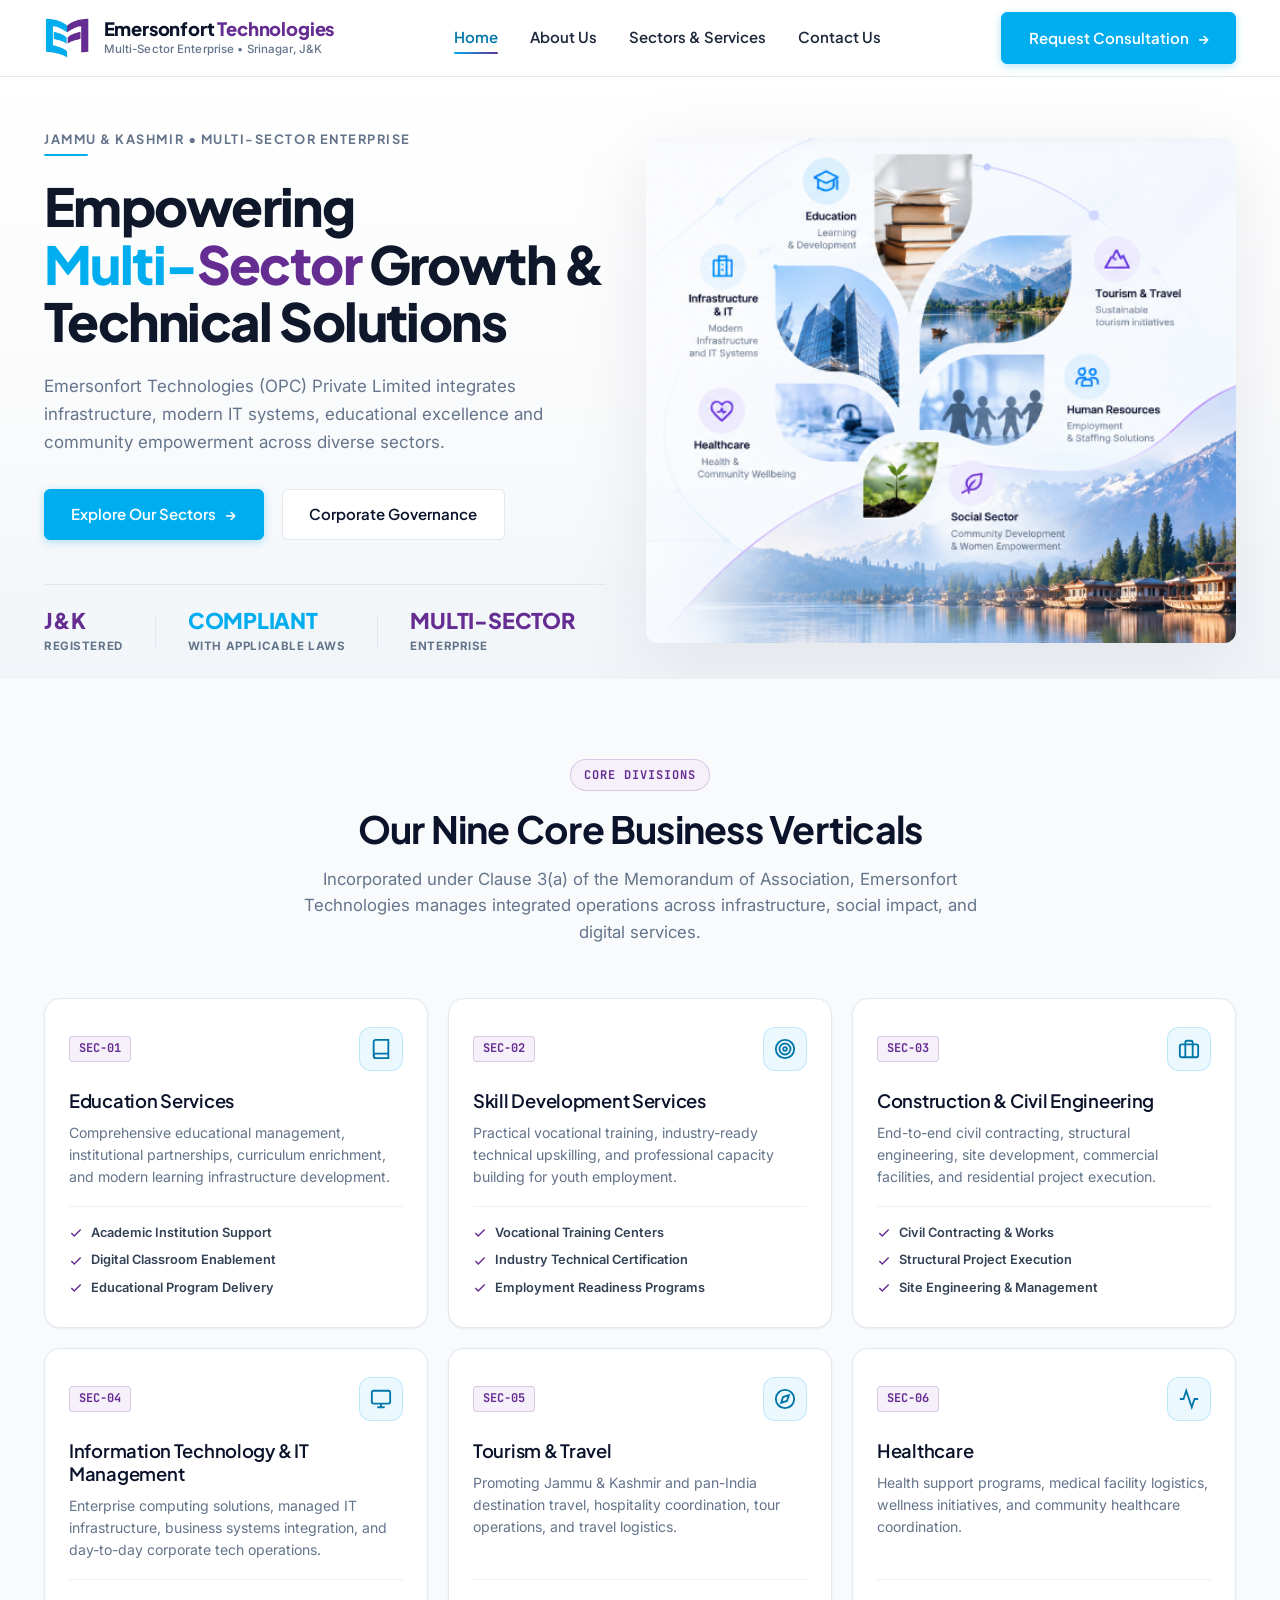
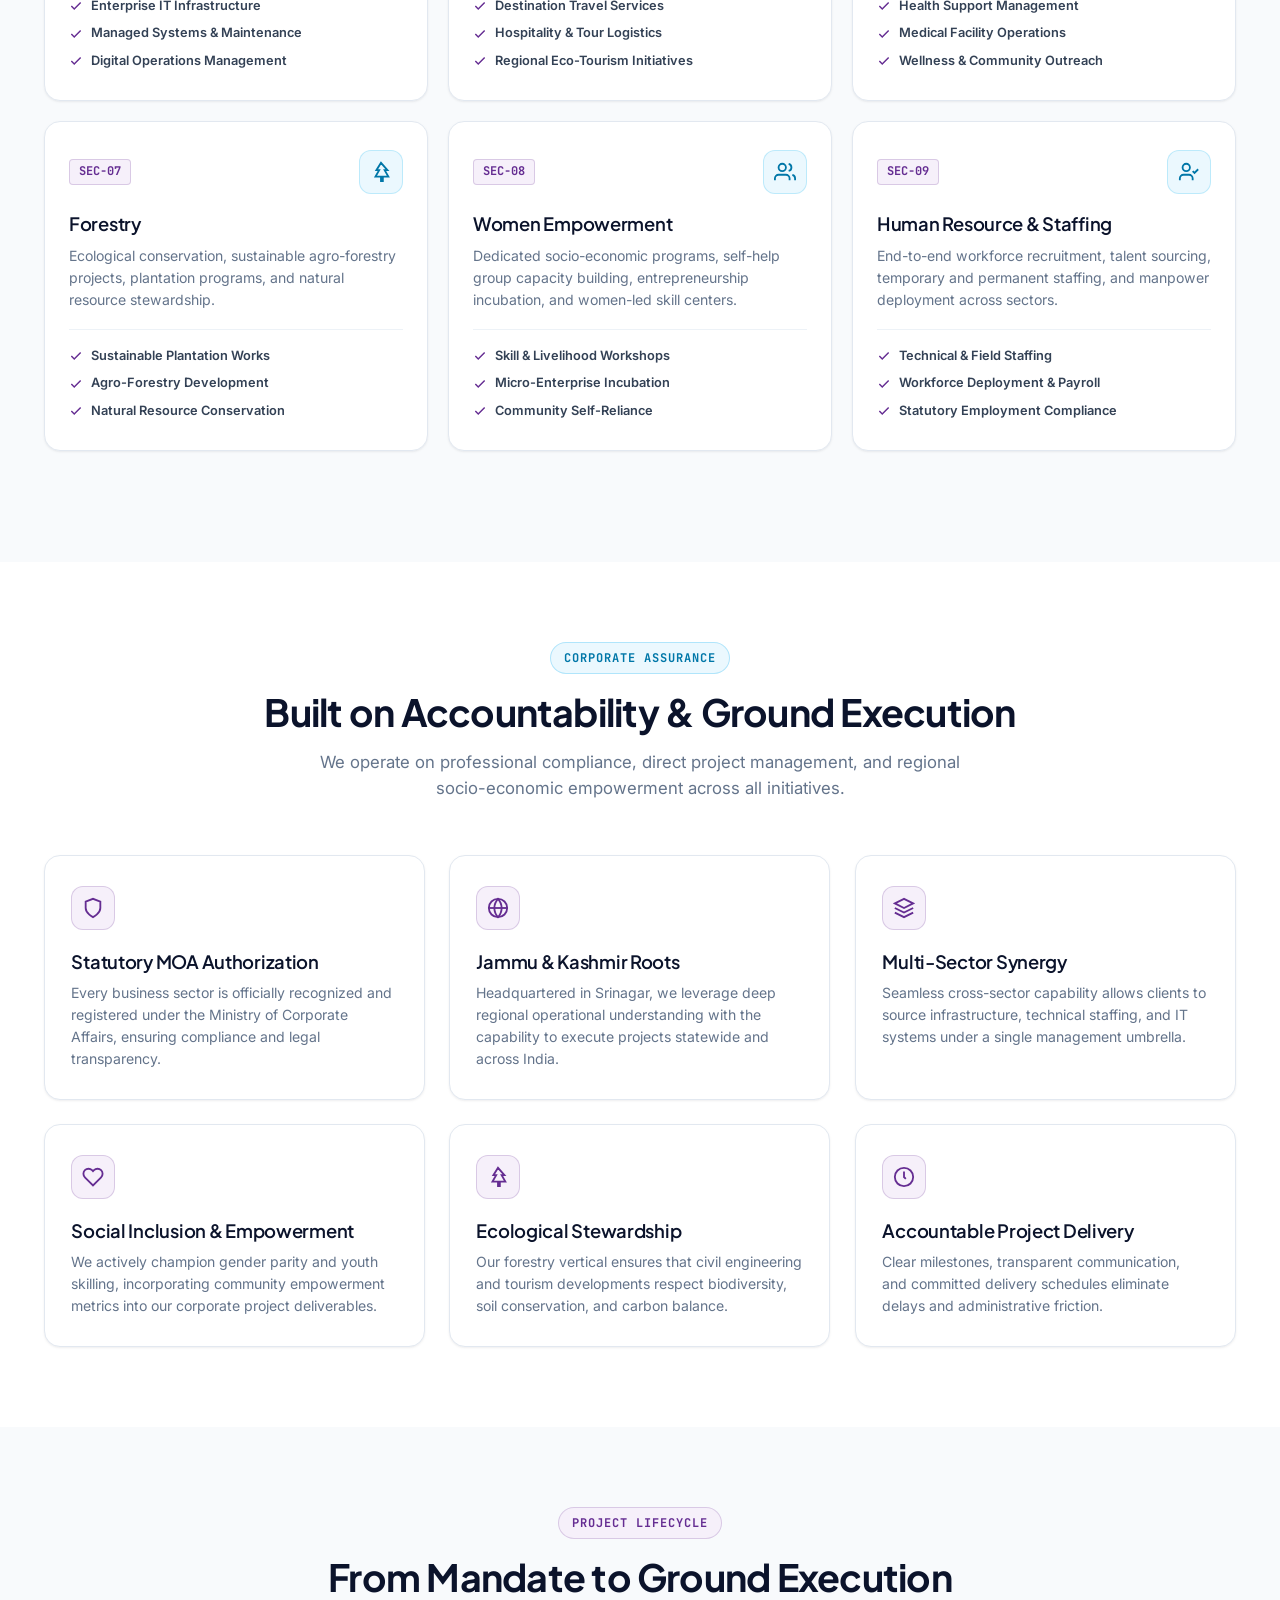
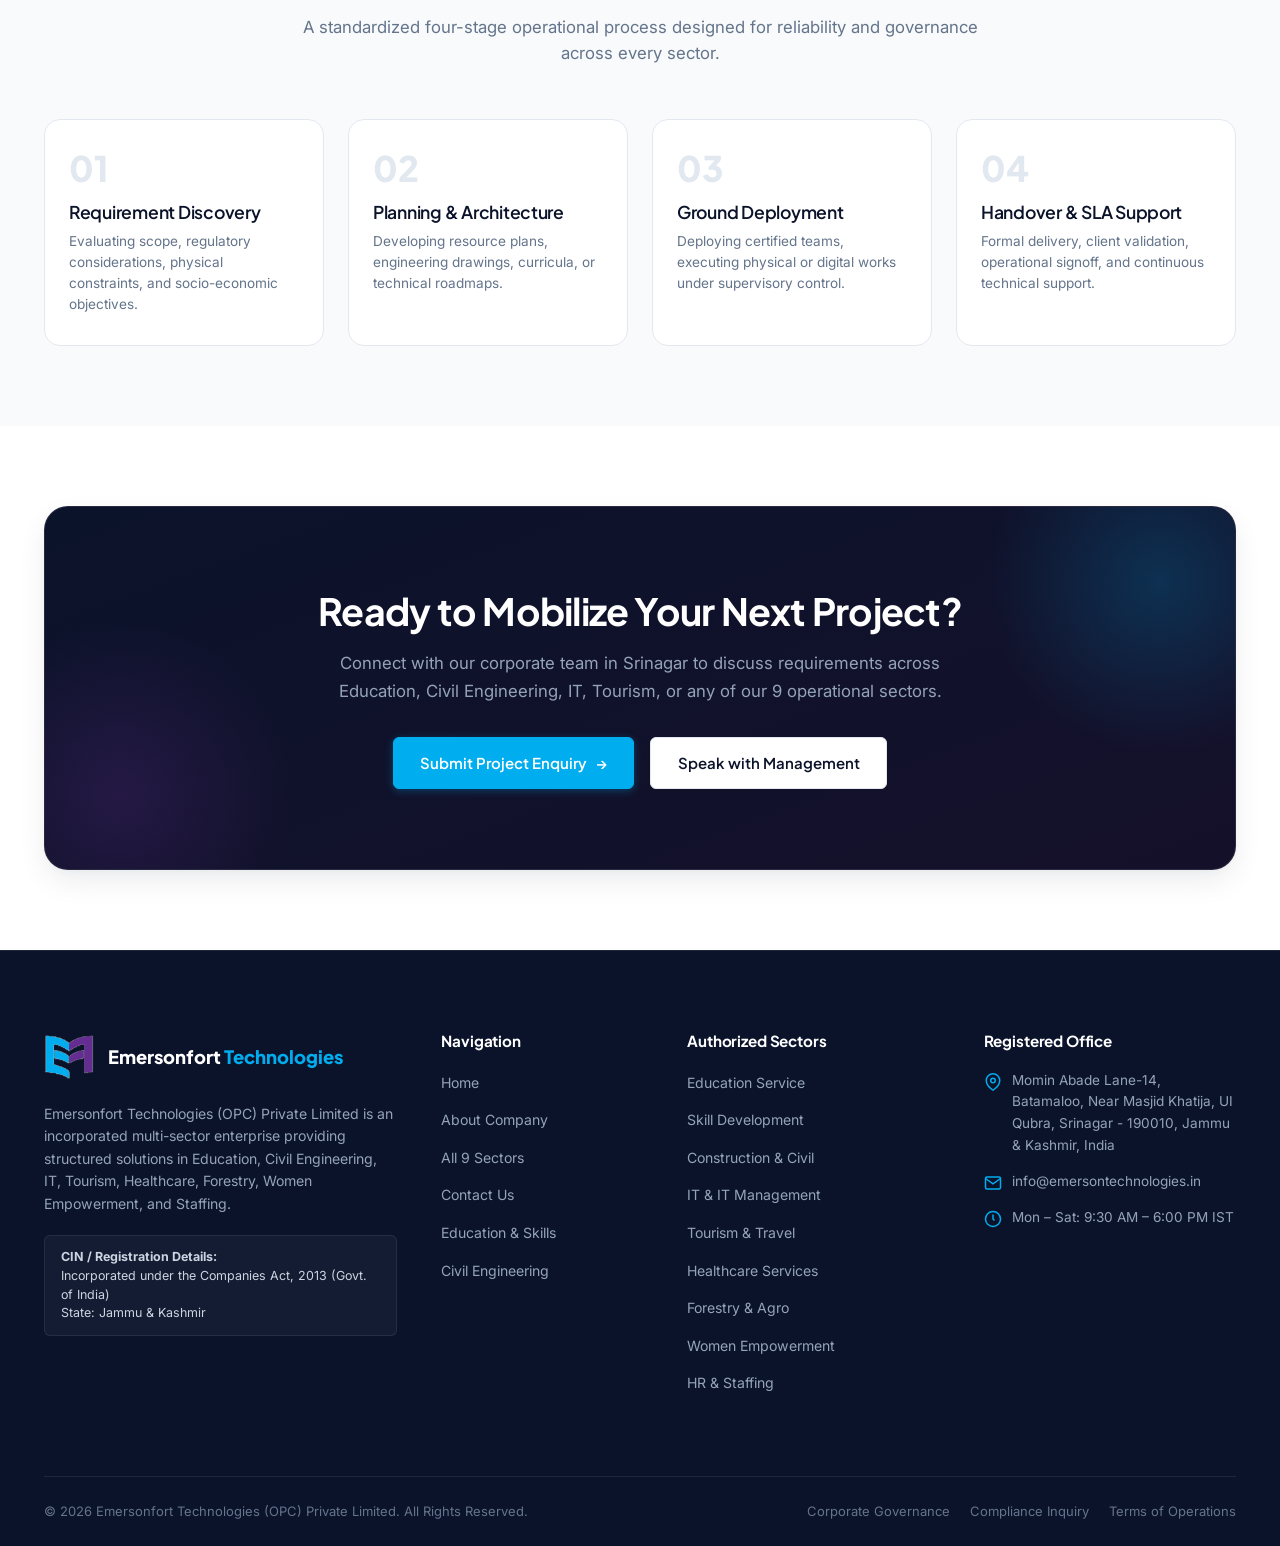
==== commit 8c16bed6: "Update hero section to match exact client mockup layout and floral petal sectors visual" ====
--- a/index.html
+++ b/index.html
@@ -67,149 +67,56 @@
   <main id="main-content">
 
     <!-- ==========================================================================
-         HERO SECTION: MODERN MULTI-SECTOR ENTERPRISE COMMAND STAGE
+         HERO SECTION: REFERRED DESIGN (DAL LAKE & SECTORS MOSAIC)
          ========================================================================== -->
     <section class="hero-section" aria-labelledby="hero-title">
-      <!-- Ambient High-Tech Atmosphere -->
-      <div class="hero-bg-grid" aria-hidden="true"></div>
-      <div class="hero-glow-cyan" aria-hidden="true"></div>
-      <div class="hero-glow-purple" aria-hidden="true"></div>
-
       <div class="container hero-grid">
-        <!-- Left Column: Editorial & Value Framework -->
+        <!-- Left Column: Editorial Copy, Badges & Stats -->
         <div class="hero-content">
-          <div class="hero-badge-modern">
-            <span class="beacon-pulse" aria-hidden="true">
-              <span class="beacon-core"></span>
-              <span class="beacon-wave"></span>
-            </span>
-            <span>MCA Incorporated</span>
-            <span class="hero-badge-sep">/</span>
-            <span>ROC Jammu &amp; Kashmir</span>
-            <span class="hero-badge-tag">MOA Clause 3(a)</span>
-          </div>
-
-          <h1 id="hero-title" class="hero-title">
-            Empowering <span class="gradient-text">Multi-Sector</span> Growth &amp; Technical Solutions
+          <div class="hero-eyebrow">
+            JAMMU &amp; KASHMIR &bull; MULTI-SECTOR ENTERPRISE
+          </div>
+
+          <h1 id="hero-title" class="hero-title-mockup">
+            Empowering<br>
+            <span class="highlight-cyan">Multi-</span><span class="highlight-purple">Sector</span> Growth &amp;<br>
+            Technical Solutions
           </h1>
 
-          <p class="hero-lead">
-            Emersonfort Technologies (OPC) Private Limited integrates physical infrastructure, modern IT systems, educational excellence, and community empowerment under a single statutory corporate framework.
+          <p class="hero-lead-mockup">
+            Emersonfort Technologies (OPC) Private Limited integrates infrastructure, modern IT systems, educational excellence and community empowerment across diverse sectors.
           </p>
 
-          <div class="hero-actions">
+          <div class="hero-actions-mockup">
             <a href="#sectors-section" class="btn btn-primary btn-shimmer">
-              Explore 9 Verticals <span class="btn-arrow">→</span>
+              Explore Our Sectors <span class="btn-arrow">&rarr;</span>
             </a>
             <a href="about.html" class="btn btn-secondary">
               Corporate Governance
             </a>
           </div>
 
-          <div class="hero-stats-strip">
-            <div class="hero-stat-box">
-              <span class="hero-stat-num">9</span>
-              <span class="hero-stat-label">Statutory Verticals</span>
-            </div>
-            <div class="hero-stat-divider" aria-hidden="true"></div>
-            <div class="hero-stat-box">
-              <span class="hero-stat-num" style="color: var(--color-primary);">100%</span>
-              <span class="hero-stat-label">MOA Compliant</span>
-            </div>
-            <div class="hero-stat-divider" aria-hidden="true"></div>
-            <div class="hero-stat-box">
-              <span class="hero-stat-num" style="color: var(--color-secondary);">J&amp;K</span>
-              <span class="hero-stat-label">Srinagar Registered</span>
-            </div>
-          </div>
-        </div>
-
-        <!-- Right Column: Interactive Multi-Sector Command Console -->
-        <div class="hero-showcase-stage" aria-label="Interactive Multi-Sector Command Console">
-          
-          <!-- Floating Glass Accent Badges -->
-          <div class="floating-badge floating-badge-top" aria-hidden="true">
-            <svg width="14" height="14" viewBox="0 0 24 24" fill="none" stroke="currentColor" stroke-width="2.5"><path d="M21 10c0 7-9 13-9 13s-9-6-9-13a9 9 0 0 1 18 0z"></path><circle cx="12" cy="10" r="3"></circle></svg>
-            <span>Srinagar, J&amp;K • Registered Office</span>
-          </div>
-
-          <div class="floating-badge floating-badge-bottom" aria-hidden="true">
-            <svg width="14" height="14" viewBox="0 0 24 24" fill="none" stroke="currentColor" stroke-width="2.5"><polyline points="20 6 9 17 4 12"></polyline></svg>
-            <span>Clause 3(a) Corporate Registry Verified</span>
-          </div>
-
-          <!-- Central Frosted Console Card -->
-          <div class="hero-console-card">
-            <!-- Console Header -->
-            <div class="console-header">
-              <div class="console-brand-info">
-                <img src="assets/images/emerson-mark.png" alt="Emersonfort Emblem" class="console-logo-icon">
-                <div class="console-title-wrap">
-                  <strong>Emersonfort Console</strong>
-                  <span>Multi-Sector Enterprise Hub</span>
-                </div>
-              </div>
-              <span class="console-status-pill">Active Entity</span>
-            </div>
-
-            <!-- Segment Selector Tabs -->
-            <div class="console-tabs-strip" role="tablist" aria-label="Sector Highlights Tabs">
-              <button type="button" class="console-tab-btn active" data-tab="0" role="tab" aria-selected="true">Infra &amp; IT</button>
-              <button type="button" class="console-tab-btn" data-tab="1" role="tab" aria-selected="false">Education</button>
-              <button type="button" class="console-tab-btn" data-tab="2" role="tab" aria-selected="false">Tourism &amp; Health</button>
-              <button type="button" class="console-tab-btn" data-tab="3" role="tab" aria-selected="false">Social &amp; HR</button>
-            </div>
-
-            <!-- Dynamic Feature Preview Stage -->
-            <div class="console-preview-stage" id="hero-preview-stage">
-              <div class="preview-code-row">
-                <span class="preview-code-tag" id="hero-preview-tag">SEC-03 &amp; 04 // ENGINEERING &amp; IT</span>
-                <div class="preview-icon-bubble" id="hero-preview-icon" aria-hidden="true">
-                  <svg width="18" height="18" viewBox="0 0 24 24" fill="none" stroke="currentColor" stroke-width="2.2"><rect x="2" y="7" width="20" height="14" rx="2"></rect><path d="M16 21V5a2 2 0 0 0-2-2h-4a2 2 0 0 0-2 2v16"></path></svg>
-                </div>
-              </div>
-              <div class="preview-title" id="hero-preview-title">Civil Engineering &amp; IT Management</div>
-              <p class="preview-desc" id="hero-preview-desc">
-                Structural execution, terrain-specific construction, enterprise cloud systems, and secure IT infrastructure across Jammu &amp; Kashmir.
-              </p>
-              <ul class="preview-capabilities-list" id="hero-preview-caps">
-                <li class="preview-cap-item">
-                  <svg width="14" height="14" viewBox="0 0 24 24" fill="none" stroke="currentColor" stroke-width="2.5"><polyline points="20 6 9 17 4 12"></polyline></svg>
-                  <span>Mountain Terrain Civil Works &amp; Structural QA</span>
-                </li>
-                <li class="preview-cap-item">
-                  <svg width="14" height="14" viewBox="0 0 24 24" fill="none" stroke="currentColor" stroke-width="2.5"><polyline points="20 6 9 17 4 12"></polyline></svg>
-                  <span>Secure Enterprise IT &amp; Cloud Networks</span>
-                </li>
-                <li class="preview-cap-item">
-                  <svg width="14" height="14" viewBox="0 0 24 24" fill="none" stroke="currentColor" stroke-width="2.5"><polyline points="20 6 9 17 4 12"></polyline></svg>
-                  <span>Single-Point SLA Delivery &amp; Compliance</span>
-                </li>
-              </ul>
-              <div class="preview-action-row">
-                <a href="services.html?sector=construction" class="preview-action-link" id="hero-preview-link">
-                  Explore Division Capabilities <span>→</span>
-                </a>
-              </div>
-            </div>
-
-            <!-- Console Footer Strip (9 Sectors Quick Indicators) -->
-            <div class="console-footer-strip">
-              <span class="console-dots-label">9 MOA Sectors Quick Access:</span>
-              <div class="console-dots-wrap">
-                <button type="button" class="console-sector-dot active" title="SEC-01 Education" onclick="location.href='services.html?sector=education'"></button>
-                <button type="button" class="console-sector-dot" title="SEC-02 Skills" onclick="location.href='services.html?sector=skills'"></button>
-                <button type="button" class="console-sector-dot active" title="SEC-03 Civil Engineering" onclick="location.href='services.html?sector=construction'"></button>
-                <button type="button" class="console-sector-dot active" title="SEC-04 IT Management" onclick="location.href='services.html?sector=it'"></button>
-                <button type="button" class="console-sector-dot" title="SEC-05 Tourism" onclick="location.href='services.html?sector=tourism'"></button>
-                <button type="button" class="console-sector-dot" title="SEC-06 Healthcare" onclick="location.href='services.html?sector=healthcare'"></button>
-                <button type="button" class="console-sector-dot" title="SEC-07 Forestry" onclick="location.href='services.html?sector=forestry'"></button>
-                <button type="button" class="console-sector-dot" title="SEC-08 Women Empowerment" onclick="location.href='services.html?sector=women'"></button>
-                <button type="button" class="console-sector-dot" title="SEC-09 Staffing" onclick="location.href='services.html?sector=staffing'"></button>
-              </div>
-            </div>
-
-          </div>
+          <div class="hero-stat-row-mockup">
+            <div class="hero-stat-item-mockup">
+              <strong class="color-purple">J&amp;K</strong>
+              <span>REGISTERED</span>
+            </div>
+            <div class="hero-stat-sep-mockup" aria-hidden="true"></div>
+            <div class="hero-stat-item-mockup">
+              <strong class="color-cyan">COMPLIANT</strong>
+              <span>WITH APPLICABLE LAWS</span>
+            </div>
+            <div class="hero-stat-sep-mockup" aria-hidden="true"></div>
+            <div class="hero-stat-item-mockup">
+              <strong class="color-purple">MULTI-SECTOR</strong>
+              <span>ENTERPRISE</span>
+            </div>
+          </div>
+        </div>
+
+        <!-- Right Column: Petal Mosaic & Dal Lake Panoramic Visual -->
+        <div class="hero-visual-mockup-wrap" aria-label="Emersonfort Sectors Fan Mosaic">
+          <img src="assets/images/hero-mosaic-clean.png" alt="Emersonfort Multi-Sector Capabilities: Education, Infrastructure & IT, Tourism & Travel, Healthcare, Human Resources, Social Sector with Himalayan Dal Lake landscape" class="hero-visual-mockup-img">
         </div>
       </div>
     </section>
--- a/css/style.css
+++ b/css/style.css
@@ -452,510 +452,157 @@
   cursor: pointer;
 }
 
-/* --- 7. MODERN HERO SECTION --- */
+/* --- 7. HERO SECTION (MATCHING OFFICIAL MOCKUP) --- */
 .hero-section {
   position: relative;
-  padding: clamp(3.25rem, 5.5vw, 5rem) 0 clamp(3rem, 5vw, 4.5rem) 0;
-  background: linear-gradient(180deg, #FFFFFF 0%, #F8FAFC 60%, #F1F5F9 100%);
+  padding: clamp(2.25rem, 3.8vw, 3.5rem) 0 1.5rem 0;
+  background: linear-gradient(180deg, #FFFFFF 0%, #F9FAFB 60%, #F1F5F9 100%);
   overflow: hidden;
-}
-
-/* Subtle Tech Matrix Background Grid */
-.hero-bg-grid {
-  position: absolute;
-  inset: 0;
-  background-image: radial-gradient(rgba(0, 173, 239, 0.16) 1.2px, transparent 1.2px);
-  background-size: 28px 28px;
-  pointer-events: none;
-  opacity: 0.65;
-  mask-image: radial-gradient(ellipse at 50% 40%, rgba(0, 0, 0, 1) 30%, transparent 80%);
-  -webkit-mask-image: radial-gradient(ellipse at 50% 40%, rgba(0, 0, 0, 1) 30%, transparent 80%);
-  z-index: 0;
-}
-
-/* Ambient Radiant Glows */
-.hero-glow-cyan {
-  position: absolute;
-  top: -100px;
-  right: -60px;
-  width: 580px;
-  height: 580px;
-  background: radial-gradient(circle, rgba(0, 173, 239, 0.15) 0%, rgba(0, 173, 239, 0.04) 50%, transparent 70%);
-  filter: blur(40px);
-  pointer-events: none;
-  z-index: 0;
-}
-
-.hero-glow-purple {
-  position: absolute;
-  bottom: -80px;
-  right: 15%;
-  width: 480px;
-  height: 480px;
-  background: radial-gradient(circle, rgba(101, 45, 146, 0.12) 0%, rgba(101, 45, 146, 0.03) 50%, transparent 70%);
-  filter: blur(45px);
-  pointer-events: none;
-  z-index: 0;
 }
 
 .hero-grid {
   display: grid;
-  grid-template-columns: 1.1fr 0.9fr;
-  gap: 3rem;
+  grid-template-columns: 1fr 1.05fr;
+  gap: 2.5rem;
   align-items: center;
   position: relative;
   z-index: 2;
 }
 
 .hero-content {
-  max-width: 620px;
-}
-
-/* Modern Status Badge with Live Beacon */
-.hero-badge-modern {
-  display: inline-flex;
-  align-items: center;
-  gap: 0.65rem;
-  background: rgba(255, 255, 255, 0.9);
-  backdrop-filter: blur(10px);
-  -webkit-backdrop-filter: blur(10px);
-  border: 1px solid rgba(0, 173, 239, 0.28);
-  border-radius: var(--radius-full);
-  padding: 0.38rem 0.95rem;
+  max-width: 580px;
+}
+
+/* Eyebrow Label with Cyan Accent Underline */
+.hero-eyebrow {
+  display: inline-block;
+  font-family: var(--font-heading);
+  font-size: 0.8rem;
+  font-weight: 700;
+  letter-spacing: 0.12em;
+  text-transform: uppercase;
+  color: #64748B;
   margin-bottom: 1.35rem;
-  box-shadow: 0 4px 14px rgba(0, 173, 239, 0.08);
-  font-size: 0.78rem;
+  position: relative;
+  padding-bottom: 0.45rem;
+}
+
+.hero-eyebrow::after {
+  content: "";
+  position: absolute;
+  bottom: 0;
+  left: 0;
+  width: 44px;
+  height: 2.5px;
+  background-color: #00ADEF;
+  border-radius: 2px;
+}
+
+/* Hero Title Matching Mockup */
+.hero-title-mockup {
   font-family: var(--font-heading);
-  font-weight: 600;
-  color: #334155;
-}
-
-.beacon-pulse {
-  position: relative;
-  width: 10px;
-  height: 10px;
-  display: flex;
-  align-items: center;
-  justify-content: center;
-}
-
-.beacon-core {
-  width: 7px;
-  height: 7px;
-  border-radius: 50%;
-  background-color: var(--color-success);
-}
-
-.beacon-wave {
-  position: absolute;
-  width: 100%;
-  height: 100%;
-  border-radius: 50%;
-  background-color: var(--color-success);
-  opacity: 0.6;
-  animation: beaconPing 2s cubic-bezier(0, 0, 0.2, 1) infinite;
-}
-
-@keyframes beaconPing {
-  0% { transform: scale(1); opacity: 0.8; }
-  75%, 100% { transform: scale(2.4); opacity: 0; }
-}
-
-.hero-badge-sep {
-  color: #CBD5E1;
-}
-
-.hero-badge-tag {
-  background: var(--color-secondary-subtle);
-  color: var(--color-secondary);
-  font-size: 0.68rem;
-  font-family: var(--font-mono);
+  font-size: clamp(2.35rem, 4.1vw, 3.75rem);
+  font-weight: 800;
+  line-height: 1.1;
+  letter-spacing: -0.03em;
+  color: #0F172A;
+  margin-bottom: 1.35rem;
+}
+
+.highlight-cyan {
+  color: #00ADEF !important;
+}
+
+.highlight-purple {
+  color: #652D92 !important;
+}
+
+.hero-lead-mockup {
+  font-size: 1.06rem;
+  color: #64748B;
+  line-height: 1.65;
+  margin-bottom: 2rem;
+  max-width: 520px;
+}
+
+/* Hero Actions */
+.hero-actions-mockup {
+  display: flex;
+  align-items: center;
+  gap: 1.15rem;
+  flex-wrap: wrap;
+  margin-bottom: 2.75rem;
+}
+
+/* Bottom Stats Row */
+.hero-stat-row-mockup {
+  display: flex;
+  align-items: center;
+  gap: 2rem;
+  padding-top: 1.5rem;
+  border-top: 1px solid #E2E8F0;
+  flex-wrap: wrap;
+}
+
+.hero-stat-item-mockup {
+  display: flex;
+  flex-direction: column;
+}
+
+.hero-stat-item-mockup strong {
+  font-family: var(--font-heading);
+  font-size: 1.35rem;
+  font-weight: 800;
+  line-height: 1.1;
+  letter-spacing: -0.01em;
+}
+
+.hero-stat-item-mockup .color-purple {
+  color: #652D92;
+}
+
+.hero-stat-item-mockup .color-cyan {
+  color: #00ADEF;
+}
+
+.hero-stat-item-mockup span {
+  font-size: 0.72rem;
   font-weight: 700;
-  padding: 0.15rem 0.5rem;
-  border-radius: var(--radius-full);
-  letter-spacing: 0.04em;
-}
-
-/* Hero Typography */
-.hero-title {
-  font-size: clamp(2.35rem, 4.1vw, 3.4rem);
-  font-weight: 800;
-  line-height: 1.15;
-  letter-spacing: -0.025em;
-  color: var(--color-dark);
-  margin-bottom: 1.25rem;
-}
-
-.gradient-text {
-  background: linear-gradient(135deg, #00ADEF 0%, #652D92 100%);
-  -webkit-background-clip: text;
-  -webkit-text-fill-color: transparent;
-  display: inline-block;
-}
-
-.hero-lead {
-  font-size: 1.05rem;
-  color: #475569;
-  line-height: 1.68;
-  margin-bottom: 2rem;
-}
-
-.hero-actions {
-  display: flex;
-  align-items: center;
-  gap: 1rem;
-  flex-wrap: wrap;
-  margin-bottom: 2.25rem;
-}
-
-/* Modern Hero Stats Strip */
-.hero-stats-strip {
-  display: flex;
-  align-items: center;
-  gap: 1.5rem;
-  padding-top: 1.5rem;
-  border-top: 1px solid var(--color-border);
-}
-
-.hero-stat-box {
-  display: flex;
-  flex-direction: column;
-}
-
-.hero-stat-num {
-  font-family: var(--font-heading);
-  font-size: 1.45rem;
-  font-weight: 800;
-  color: var(--color-dark);
-  line-height: 1.1;
-}
-
-.hero-stat-label {
-  font-size: 0.72rem;
   color: #64748B;
   text-transform: uppercase;
   letter-spacing: 0.05em;
-  font-weight: 600;
-  margin-top: 0.15rem;
-}
-
-.hero-stat-divider {
+  margin-top: 0.25rem;
+  display: block;
+}
+
+.hero-stat-sep-mockup {
   width: 1px;
-  height: 32px;
-  background-color: var(--color-border);
-}
-
-/* ==========================================================================
-   RIGHT COLUMN: INTERACTIVE ENTERPRISE COMMAND CONSOLE
-   ========================================================================== */
-.hero-showcase-stage {
+  height: 34px;
+  background-color: #E2E8F0;
+}
+
+/* Right Column: Petal Mosaic & Dal Lake Visual */
+.hero-visual-mockup-wrap {
+  display: flex;
+  align-items: center;
+  justify-content: center;
   position: relative;
   width: 100%;
-  max-width: 490px;
-  margin: 0 auto;
-}
-
-/* Floating Glass 3D Accents */
-.floating-badge {
-  position: absolute;
-  z-index: 5;
-  background: rgba(255, 255, 255, 0.95);
-  backdrop-filter: blur(12px);
-  -webkit-backdrop-filter: blur(12px);
-  border-radius: var(--radius-full);
-  padding: 0.4rem 0.9rem;
-  font-size: 0.74rem;
-  font-weight: 700;
-  display: flex;
-  align-items: center;
-  gap: 0.45rem;
-  box-shadow: 0 10px 24px -4px rgba(11, 19, 43, 0.12);
-  transition: transform var(--transition-base);
-}
-
-.floating-badge:hover {
-  transform: translateY(-2px);
-}
-
-.floating-badge-top {
-  top: -14px;
-  right: 18px;
-  border: 1px solid rgba(101, 45, 146, 0.25);
-  color: var(--color-secondary);
-}
-
-.floating-badge-top svg {
-  color: var(--color-secondary);
-}
-
-.floating-badge-bottom {
-  bottom: -14px;
-  left: 18px;
-  border: 1px solid rgba(0, 173, 239, 0.3);
-  color: var(--color-primary-dark);
-}
-
-.floating-badge-bottom svg {
-  color: var(--color-primary);
-}
-
-/* Main Console Container */
-.hero-console-card {
-  background: rgba(255, 255, 255, 0.92);
-  backdrop-filter: blur(16px);
-  -webkit-backdrop-filter: blur(16px);
-  border: 1px solid rgba(226, 232, 240, 0.9);
-  border-radius: 24px;
-  padding: 2rem 1.85rem 1.85rem 1.85rem;
-  box-shadow: 0 24px 50px -12px rgba(11, 19, 43, 0.12),
-              0 0 0 1px rgba(0, 173, 239, 0.08);
-  position: relative;
-  overflow: hidden;
-}
-
-.hero-console-card::before {
-  content: "";
-  position: absolute;
-  top: 0;
-  left: 0;
-  right: 0;
-  height: 4px;
-  background: var(--grad-primary);
-}
-
-/* Console Header */
-.console-header {
-  display: flex;
-  align-items: center;
-  justify-content: space-between;
-  margin-bottom: 1.25rem;
-  padding-bottom: 0.9rem;
-  border-bottom: 1px solid var(--color-border);
-}
-
-.console-brand-info {
-  display: flex;
-  align-items: center;
-  gap: 0.75rem;
-}
-
-.console-logo-icon {
-  width: 40px;
-  height: 40px;
-  object-fit: contain;
-}
-
-.console-title-wrap strong {
+}
+
+.hero-visual-mockup-img {
+  width: 100%;
+  max-width: 620px;
+  height: auto;
   display: block;
-  font-size: 0.95rem;
-  color: var(--color-dark);
-  line-height: 1.2;
-}
-
-.console-title-wrap span {
-  font-size: 0.72rem;
-  color: var(--color-text-muted);
-}
-
-.console-status-pill {
-  font-family: var(--font-mono);
-  font-size: 0.68rem;
-  font-weight: 700;
-  color: #065F46;
-  background-color: var(--color-success-bg);
-  border: 1px solid #A7F3D0;
-  padding: 0.22rem 0.55rem;
-  border-radius: var(--radius-full);
-  display: inline-flex;
-  align-items: center;
-  gap: 0.35rem;
-}
-
-.console-status-pill::before {
-  content: "";
-  width: 5px;
-  height: 5px;
-  border-radius: 50%;
-  background-color: var(--color-success);
-}
-
-/* Interactive Category Switcher Tabs */
-.console-tabs-strip {
-  display: flex;
-  align-items: center;
-  gap: 0.35rem;
-  background-color: var(--color-bg-alt);
-  padding: 0.3rem;
-  border-radius: var(--radius-sm);
-  border: 1px solid var(--color-border);
-  margin-bottom: 1.25rem;
-}
-
-.console-tab-btn {
-  flex: 1;
-  background: transparent;
-  border: none;
-  font-family: var(--font-heading);
-  font-size: 0.74rem;
-  font-weight: 600;
-  color: #64748B;
-  padding: 0.45rem 0.35rem;
-  border-radius: 4px;
-  cursor: pointer;
-  text-align: center;
-  transition: all var(--transition-fast);
-  white-space: nowrap;
-}
-
-.console-tab-btn:hover {
-  color: var(--color-dark);
-}
-
-.console-tab-btn.active {
-  background-color: #FFFFFF;
-  color: var(--color-primary-dark);
-  box-shadow: 0 2px 6px rgba(0, 0, 0, 0.06);
-  font-weight: 700;
-}
-
-/* Dynamic Feature Preview Card */
-.console-preview-stage {
-  background: linear-gradient(145deg, #FFFFFF 0%, #F8FAFC 100%);
-  border: 1px solid var(--color-border);
-  border-radius: var(--radius-lg);
-  padding: 1.35rem;
-  margin-bottom: 1.25rem;
-  position: relative;
-  transition: opacity 250ms ease, transform 250ms ease;
-}
-
-.preview-code-row {
-  display: flex;
-  align-items: center;
-  justify-content: space-between;
-  margin-bottom: 0.65rem;
-}
-
-.preview-code-tag {
-  font-family: var(--font-mono);
-  font-size: 0.68rem;
-  font-weight: 700;
-  color: var(--color-secondary);
-  background: var(--color-secondary-subtle);
-  border: 1px solid rgba(101, 45, 146, 0.15);
-  padding: 0.2rem 0.55rem;
-  border-radius: 4px;
-  text-transform: uppercase;
-  letter-spacing: 0.04em;
-}
-
-.preview-icon-bubble {
-  width: 32px;
-  height: 32px;
-  border-radius: 8px;
-  background-color: var(--color-primary-subtle);
-  color: var(--color-primary-dark);
-  display: flex;
-  align-items: center;
-  justify-content: center;
-}
-
-.preview-title {
-  font-size: 1.15rem;
-  color: var(--color-dark);
-  margin-bottom: 0.4rem;
-  line-height: 1.3;
-}
-
-.preview-desc {
-  font-size: 0.82rem;
-  color: var(--color-text-muted);
-  line-height: 1.5;
-  margin-bottom: 0.85rem;
-}
-
-.preview-capabilities-list {
-  list-style: none;
-  display: flex;
-  flex-direction: column;
-  gap: 0.4rem;
-  margin-bottom: 1rem;
-}
-
-.preview-cap-item {
-  display: flex;
-  align-items: center;
-  gap: 0.45rem;
-  font-size: 0.76rem;
-  font-weight: 600;
-  color: #334155;
-}
-
-.preview-cap-item svg {
-  color: var(--color-primary);
-  flex-shrink: 0;
-}
-
-.preview-action-row {
-  display: flex;
-  align-items: center;
-  justify-content: space-between;
-  padding-top: 0.75rem;
-  border-top: 1px solid var(--color-border);
-}
-
-.preview-action-link {
-  font-family: var(--font-heading);
-  font-size: 0.8rem;
-  font-weight: 700;
-  color: var(--color-primary);
-  display: inline-flex;
-  align-items: center;
-  gap: 0.35rem;
-  transition: gap var(--transition-fast);
-}
-
-.preview-action-link:hover {
-  gap: 0.6rem;
-  color: var(--color-primary-dark);
-}
-
-/* Console Footer (Quick 9-Sectors Indicators) */
-.console-footer-strip {
-  display: flex;
-  align-items: center;
-  justify-content: space-between;
-  padding-top: 0.85rem;
-  border-top: 1px solid var(--color-border-subtle);
-}
-
-.console-dots-label {
-  font-size: 0.72rem;
-  color: #64748B;
-  font-weight: 600;
-}
-
-.console-dots-wrap {
-  display: flex;
-  align-items: center;
-  gap: 0.4rem;
-}
-
-.console-sector-dot {
-  width: 8px;
-  height: 8px;
-  border-radius: 50%;
-  background-color: #CBD5E1;
-  transition: all var(--transition-fast);
-  cursor: pointer;
-  border: none;
-  padding: 0;
-}
-
-.console-sector-dot:hover,
-.console-sector-dot.active {
-  background-color: var(--color-primary);
-  transform: scale(1.35);
+  filter: drop-shadow(0 16px 36px rgba(11, 19, 43, 0.08));
+  border-radius: 12px;
+  transition: transform var(--transition-base), filter var(--transition-base);
+}
+
+.hero-visual-mockup-img:hover {
+  transform: translateY(-3px);
+  filter: drop-shadow(0 20px 42px rgba(11, 19, 43, 0.12));
 }
 
 /* --- 8. SECTION: 9 CORE BUSINESS SECTORS (INTERACTIVE HUB) --- */
--- a/css/responsive.css
+++ b/css/responsive.css
@@ -40,16 +40,21 @@
     text-align: center;
   }
 
-  .hero-badge-modern {
+  .hero-lead-mockup {
     margin-left: auto;
     margin-right: auto;
   }
 
-  .hero-actions {
-    justify-content: center;
-  }
-
-  .hero-stats-strip {
+  .hero-eyebrow::after {
+    left: 50%;
+    transform: translateX(-50%);
+  }
+
+  .hero-actions-mockup {
+    justify-content: center;
+  }
+
+  .hero-stat-row-mockup {
     justify-content: center;
   }
 
@@ -162,43 +167,19 @@
   }
 
   .hero-section {
-    padding: 2.5rem 0 3rem 0;
-  }
-
-  .hero-title {
-    font-size: 2.1rem;
-  }
-
-  .floating-badge {
-    position: static;
-    margin-bottom: 0.6rem;
-    display: inline-flex;
-  }
-
-  .floating-badge-top {
-    margin-bottom: 0.6rem;
-  }
-
-  .floating-badge-bottom {
-    margin-top: 0.6rem;
-  }
-
-  .console-tabs-strip {
-    overflow-x: auto;
-    justify-content: flex-start;
-  }
-
-  .console-tab-btn {
-    flex: 0 0 auto;
-    padding: 0.4rem 0.65rem;
-  }
-
-  .hero-stats-strip {
-    gap: 1rem;
-  }
-
-  .hero-stat-num {
-    font-size: 1.25rem;
+    padding: 2.25rem 0 2.5rem 0;
+  }
+
+  .hero-title-mockup {
+    font-size: 2.15rem;
+  }
+
+  .hero-stat-row-mockup {
+    gap: 1.25rem;
+  }
+
+  .hero-stat-item-mockup strong {
+    font-size: 1.2rem;
   }
 
   .sectors-nav-grid {
@@ -253,18 +234,24 @@
   h1 { font-size: 1.85rem; }
   h2 { font-size: 1.5rem; }
 
-  .hero-actions {
-    flex-direction: column;
-    width: 100%;
-  }
-
-  .hero-actions .btn {
-    width: 100%;
-    justify-content: center;
-  }
-
-  .hero-console-card {
-    padding: 1.35rem 1rem;
+  .hero-actions-mockup {
+    flex-direction: column;
+    width: 100%;
+  }
+
+  .hero-actions-mockup .btn {
+    width: 100%;
+    justify-content: center;
+  }
+
+  .hero-stat-row-mockup {
+    flex-direction: column;
+    gap: 1rem;
+    align-items: center;
+  }
+
+  .hero-stat-sep-mockup {
+    display: none;
   }
 
   .service-detail-top {
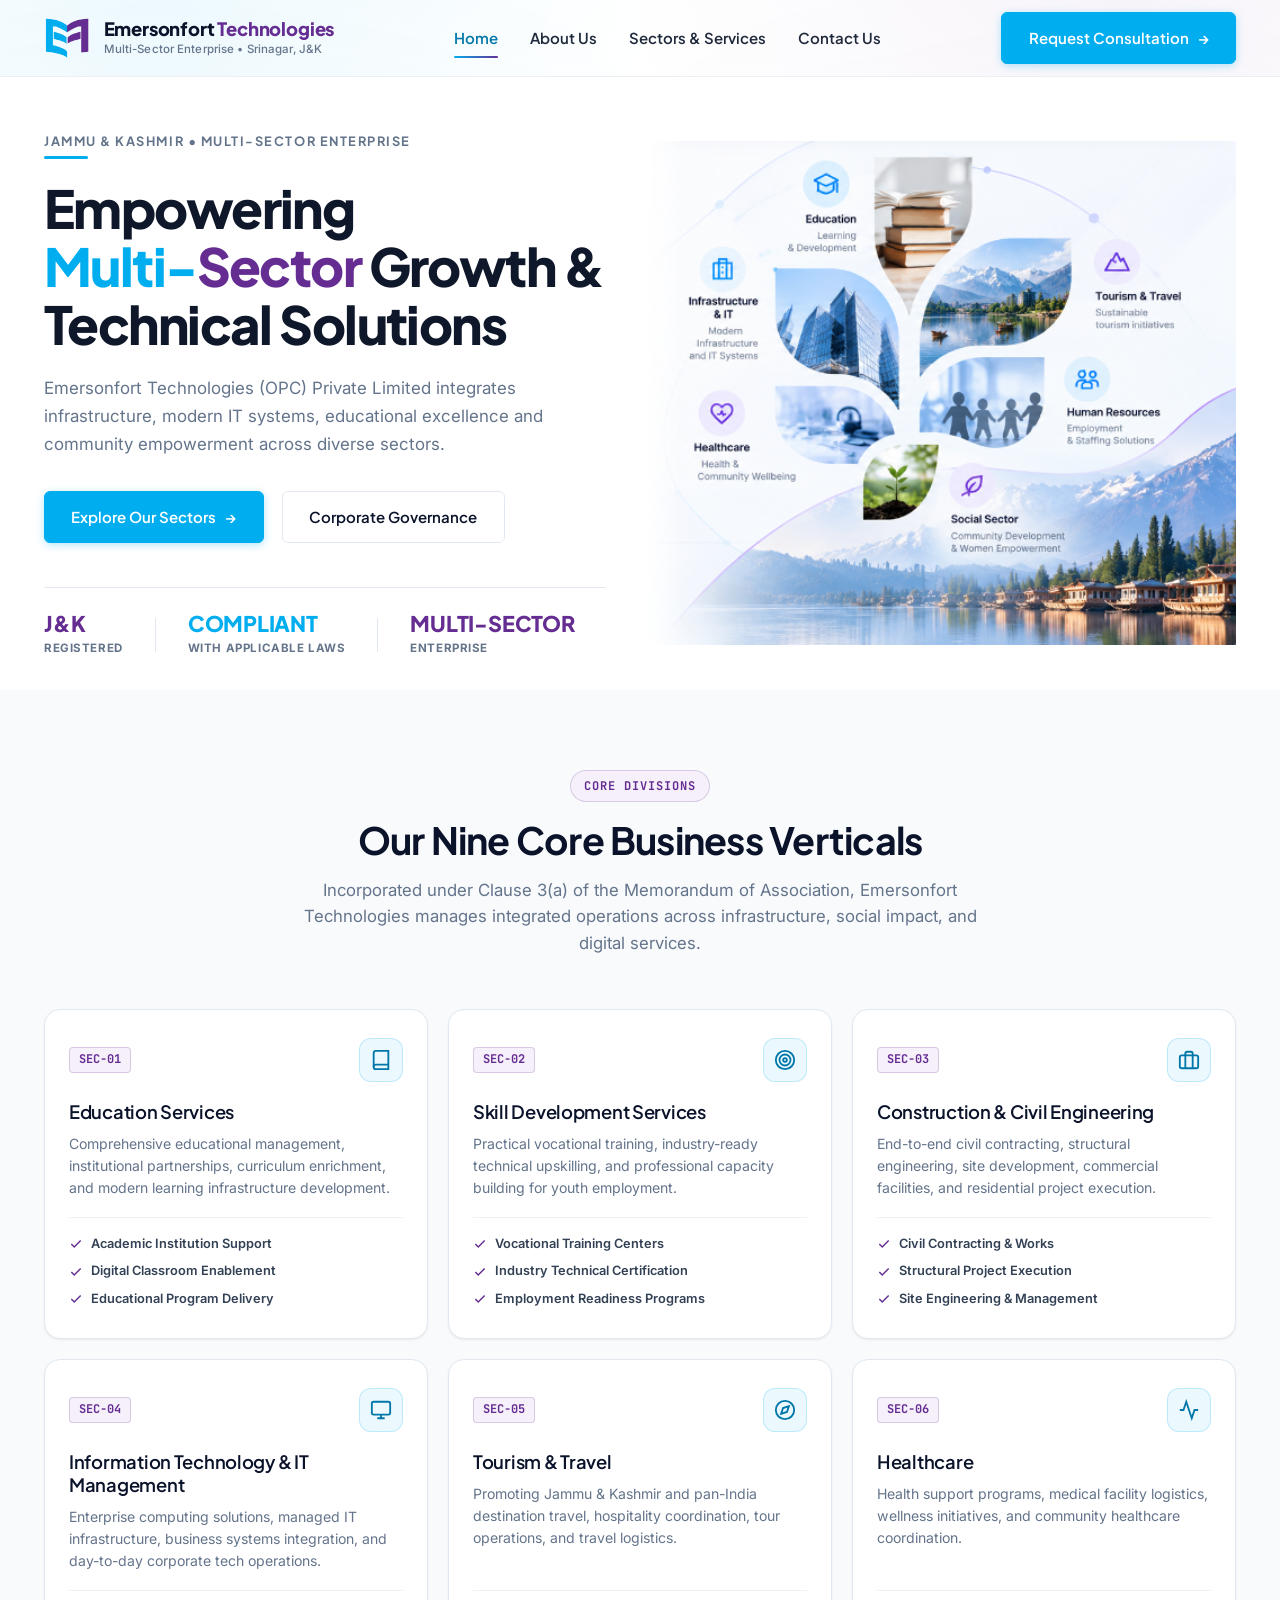
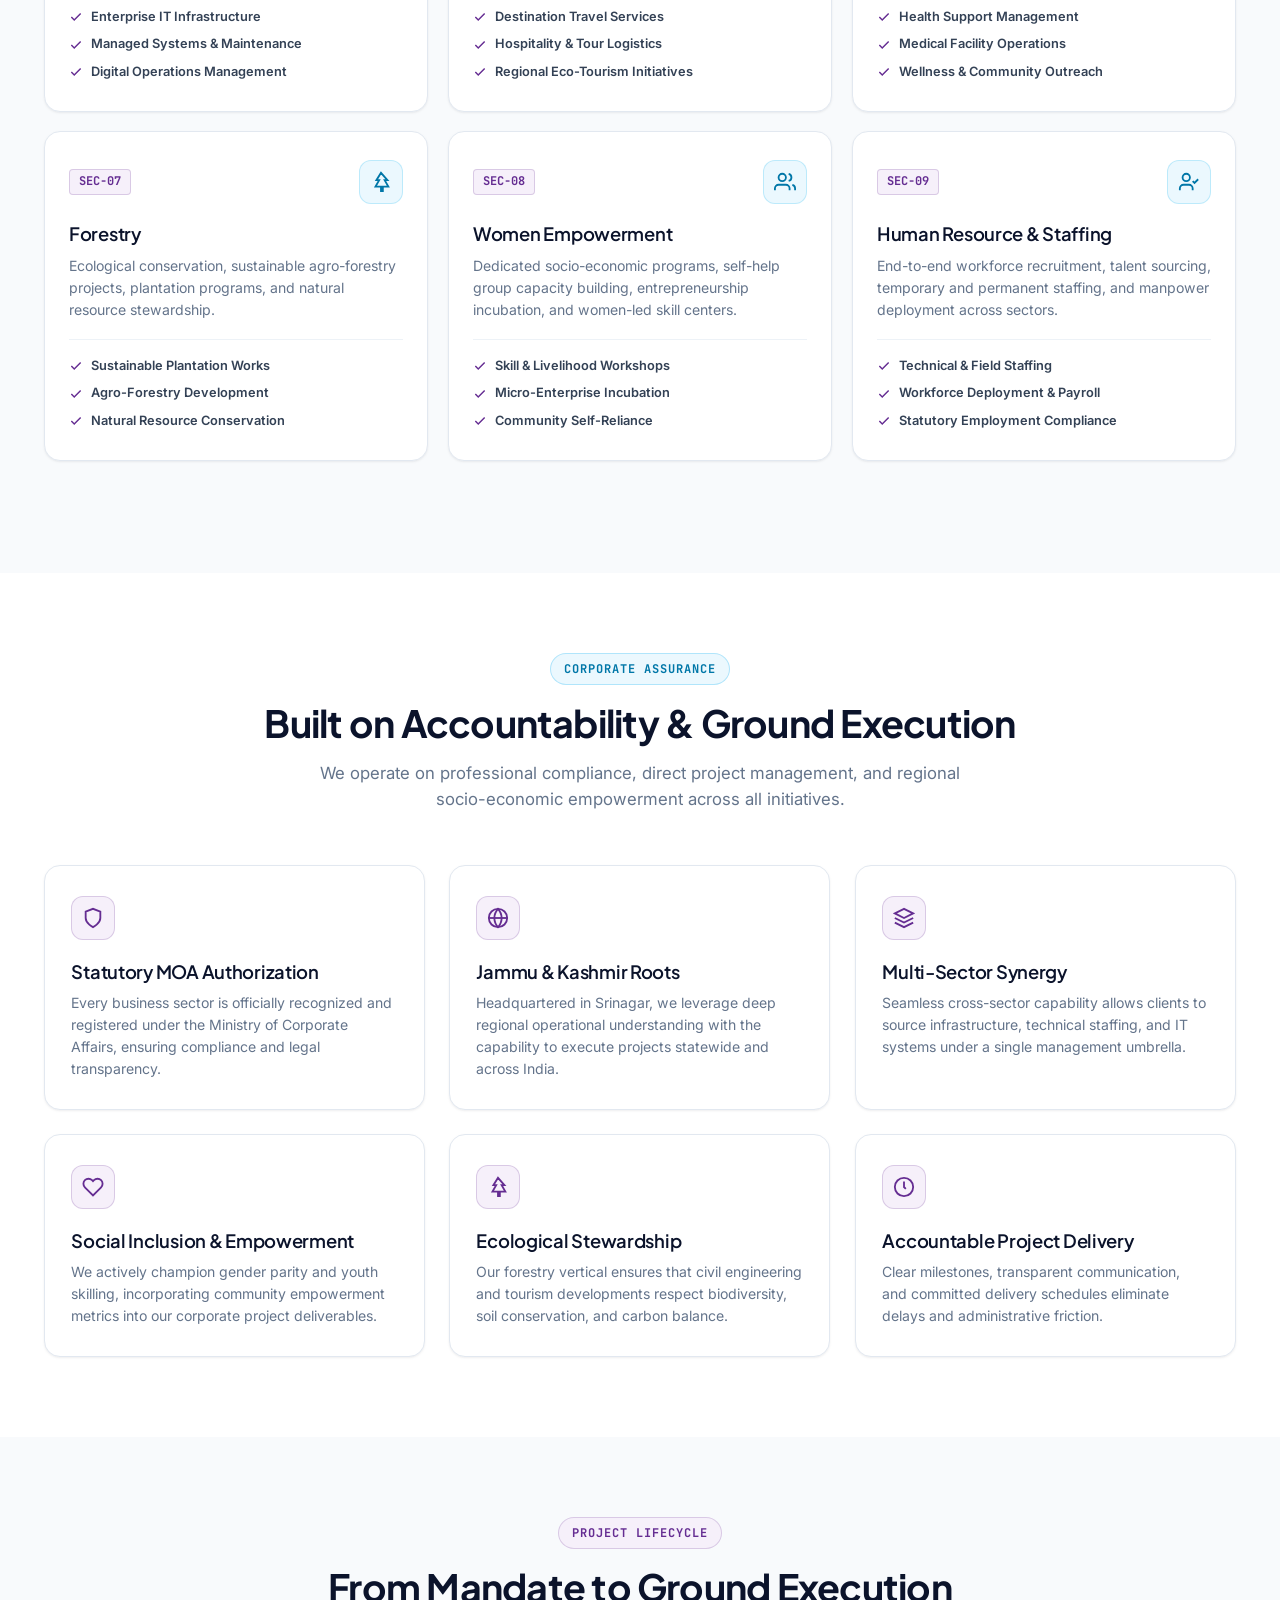
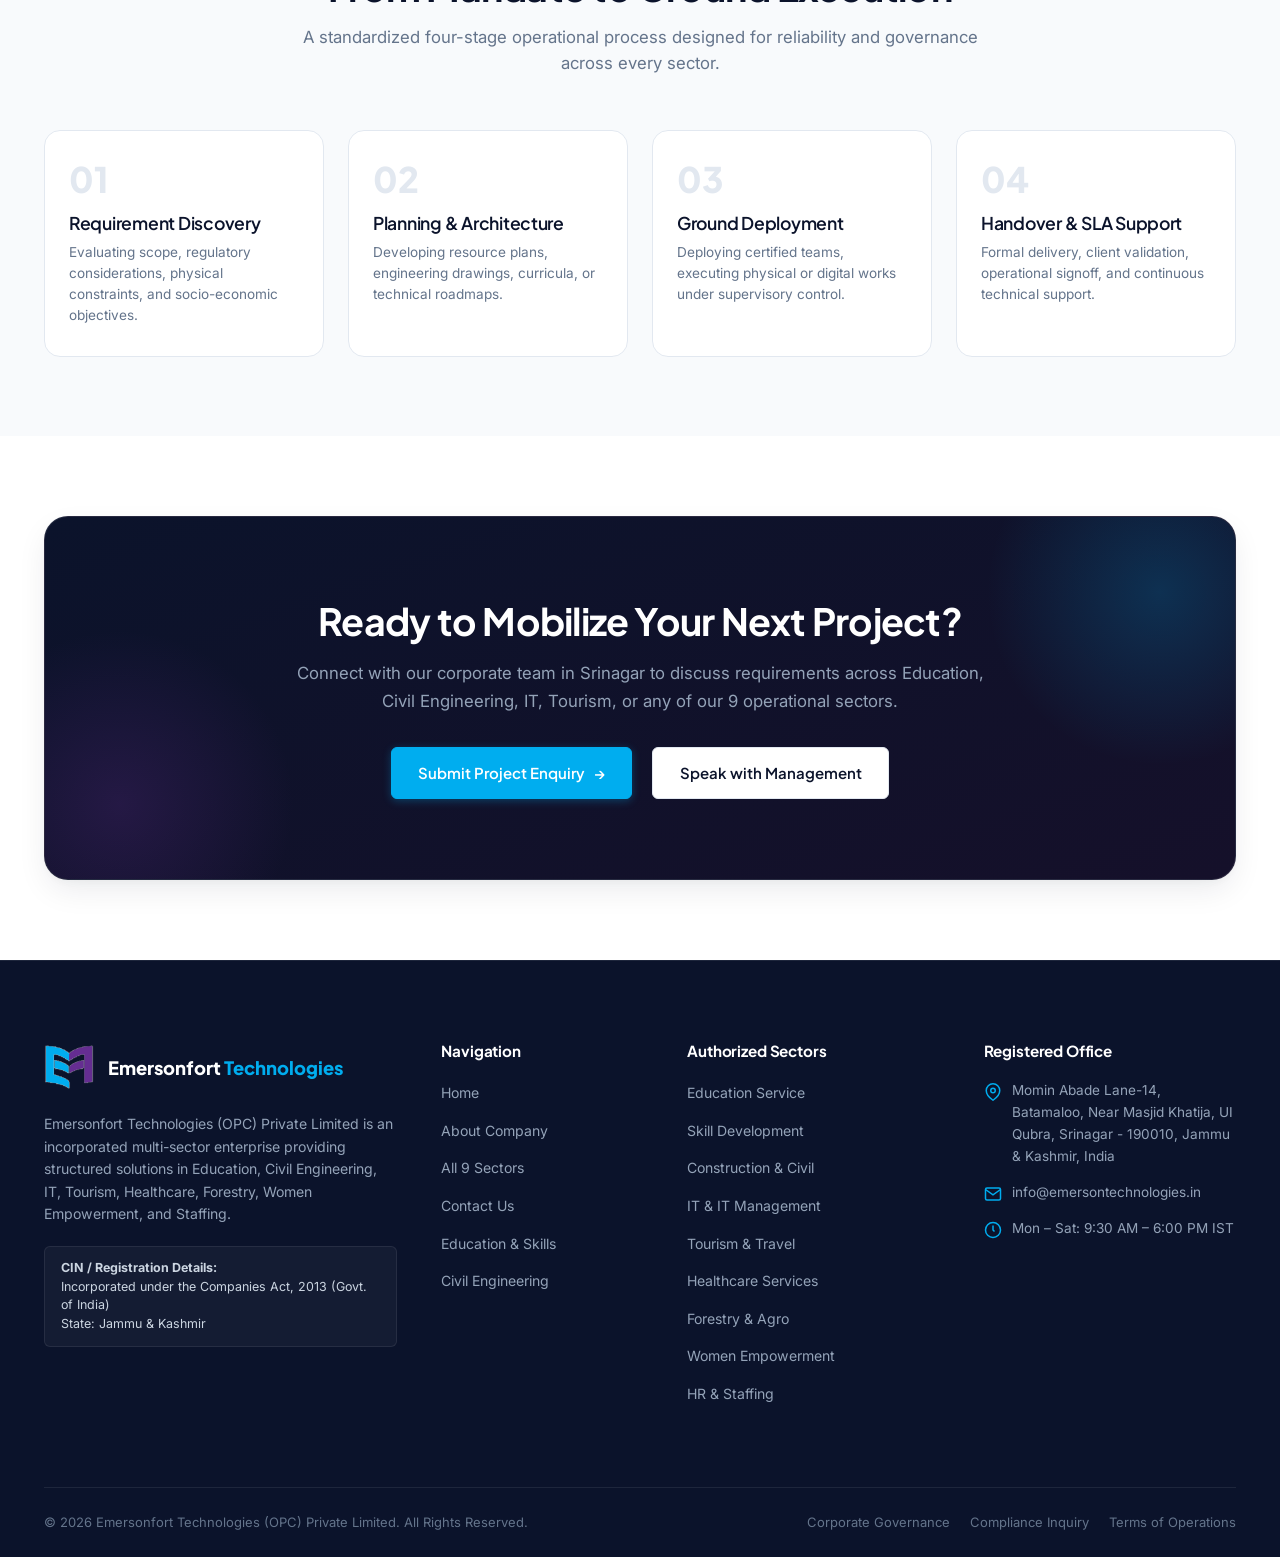
==== commit 99bf8de6: "Revamp mobile header, hamburger toggle button, and slide-out navigation drawer" ====
--- a/index.html
+++ b/index.html
@@ -36,17 +36,44 @@
 
       <!-- Desktop & Mobile Navigation Wrapper -->
       <div class="nav-menu-wrapper" id="primary-navigation-wrapper">
-        <nav aria-label="Primary Website Navigation">
-          <ul class="nav-menu">
-            <li><a href="index.html" class="nav-link active" aria-current="page">Home</a></li>
-            <li><a href="about.html" class="nav-link">About Us</a></li>
-            <li><a href="services.html" class="nav-link">Sectors &amp; Services</a></li>
-            <li><a href="contact.html" class="nav-link">Contact Us</a></li>
-            <li class="mobile-drawer-cta" style="display:none;">
-              <a href="contact.html" class="btn btn-primary btn-block btn-shimmer">Request Consultation</a>
-            </li>
-          </ul>
-        </nav>
+        <div class="nav-backdrop" id="nav-backdrop" aria-hidden="true"></div>
+        <div class="mobile-drawer-panel">
+          <div class="mobile-drawer-header">
+            <div class="mobile-drawer-brand">
+              <img src="assets/images/emerson-mark.png" alt="Emerson Logo" class="mobile-drawer-logo">
+              <div>
+                <span class="mobile-drawer-title">Emersonfort</span>
+                <span class="mobile-drawer-tag">Srinagar, J&amp;K</span>
+              </div>
+            </div>
+            <button type="button" class="mobile-drawer-close" id="mobile-drawer-close" aria-label="Close navigation menu">
+              <svg width="20" height="20" viewBox="0 0 24 24" fill="none" stroke="currentColor" stroke-width="2.2" stroke-linecap="round" stroke-linejoin="round">
+                <line x1="18" y1="6" x2="6" y2="18"></line>
+                <line x1="6" y1="6" x2="18" y2="18"></line>
+              </svg>
+            </button>
+          </div>
+          <nav aria-label="Primary Website Navigation" class="mobile-drawer-nav">
+            <ul class="nav-menu">
+              <li><a href="index.html" class="nav-link active" aria-current="page"><span>Home</span> <span class="nav-arrow">›</span></a></li>
+              <li><a href="about.html" class="nav-link"><span>About Us</span> <span class="nav-arrow">›</span></a></li>
+              <li><a href="services.html" class="nav-link"><span>Sectors &amp; Services</span> <span class="nav-arrow">›</span></a></li>
+              <li><a href="contact.html" class="nav-link"><span>Contact Us</span> <span class="nav-arrow">›</span></a></li>
+            </ul>
+          </nav>
+          <div class="mobile-drawer-footer">
+            <a href="contact.html" class="btn btn-primary btn-block btn-shimmer">
+              Request Consultation <span class="btn-arrow">→</span>
+            </a>
+            <div class="mobile-drawer-contact">
+              <a href="mailto:info@emersontechnologies.in">
+                <svg width="14" height="14" viewBox="0 0 24 24" fill="none" stroke="currentColor" stroke-width="2"><path d="M4 4h16c1.1 0 2 .9 2 2v12c0 1.1-.9 2-2 2H4c-1.1 0-2-.9-2-2V6c0-1.1.9-2 2-2z"></path><polyline points="22,6 12,13 2,6"></polyline></svg>
+                info@emersontechnologies.in
+              </a>
+              <span>Mon – Sat: 9:30 AM – 6:00 PM IST</span>
+            </div>
+          </div>
+        </div>
       </div>
 
       <div class="header-cta-wrap">
--- a/css/style.css
+++ b/css/style.css
@@ -321,22 +321,40 @@
   width: 100%;
 }
 
-/* --- 6. GLOBAL NAVIGATION HEADER --- */
+/* --- 6. GLOBAL NAVIGATION HEADER (WITH MODERN BACKGROUND BLENDING) --- */
 .site-header {
   position: sticky;
   top: 0;
   width: 100%;
-  background: rgba(255, 255, 255, 0.96);
-  backdrop-filter: blur(12px);
-  -webkit-backdrop-filter: blur(12px);
-  border-bottom: 1px solid var(--color-border);
+  background: linear-gradient(180deg, rgba(255, 255, 255, 0.92) 0%, rgba(255, 255, 255, 0.78) 75%, rgba(255, 255, 255, 0.6) 100%);
+  backdrop-filter: blur(16px);
+  -webkit-backdrop-filter: blur(16px);
+  border-bottom: 1px solid rgba(226, 232, 240, 0.65);
   z-index: 1000;
-  transition: box-shadow var(--transition-base), background-color var(--transition-base);
+  transition: all var(--transition-base);
+}
+
+.site-header::before {
+  content: "";
+  position: absolute;
+  inset: 0;
+  background: radial-gradient(circle at 12% 0%, rgba(0, 173, 239, 0.07) 0%, transparent 45%),
+              radial-gradient(circle at 88% 0%, rgba(101, 45, 146, 0.05) 0%, transparent 45%);
+  pointer-events: none;
+  z-index: -1;
+  transition: opacity var(--transition-base);
 }
 
 .site-header.scrolled {
-  box-shadow: 0 4px 20px rgba(11, 19, 43, 0.06);
-  background: rgba(255, 255, 255, 0.98);
+  background: rgba(255, 255, 255, 0.94);
+  backdrop-filter: blur(20px);
+  -webkit-backdrop-filter: blur(20px);
+  border-bottom-color: rgba(226, 232, 240, 0.9);
+  box-shadow: 0 4px 20px -2px rgba(11, 19, 43, 0.06), 0 2px 6px -1px rgba(0, 173, 239, 0.03);
+}
+
+.site-header.scrolled::before {
+  opacity: 0.4;
 }
 
 /* Header Main Inner */
@@ -391,8 +409,24 @@
   letter-spacing: 0.01em;
 }
 
-/* Nav Menu */
+/* Nav Menu Desktop Flow */
 .nav-menu-wrapper {
+  display: flex;
+  align-items: center;
+}
+
+.mobile-drawer-panel {
+  display: contents;
+}
+
+.nav-backdrop,
+.mobile-drawer-header,
+.mobile-drawer-footer,
+.nav-arrow {
+  display: none;
+}
+
+.mobile-drawer-nav {
   display: flex;
   align-items: center;
 }
@@ -412,6 +446,9 @@
   padding: 0.5rem 0;
   position: relative;
   transition: color var(--transition-fast);
+  display: inline-flex;
+  align-items: center;
+  text-decoration: none;
 }
 
 .nav-link::after {
@@ -455,8 +492,8 @@
 /* --- 7. HERO SECTION (MATCHING OFFICIAL MOCKUP) --- */
 .hero-section {
   position: relative;
-  padding: clamp(2.25rem, 3.8vw, 3.5rem) 0 1.5rem 0;
-  background: linear-gradient(180deg, #FFFFFF 0%, #F9FAFB 60%, #F1F5F9 100%);
+  padding: clamp(2.5rem, 4vw, 4rem) 0 2rem 0;
+  background: #FFFFFF;
   overflow: hidden;
 }
 
@@ -581,7 +618,7 @@
   background-color: #E2E8F0;
 }
 
-/* Right Column: Petal Mosaic & Dal Lake Visual */
+/* Right Column: Petal Mosaic & Dal Lake Visual (Seamlessly Blended) */
 .hero-visual-mockup-wrap {
   display: flex;
   align-items: center;
@@ -592,17 +629,22 @@
 
 .hero-visual-mockup-img {
   width: 100%;
-  max-width: 620px;
+  max-width: 660px;
   height: auto;
   display: block;
-  filter: drop-shadow(0 16px 36px rgba(11, 19, 43, 0.08));
-  border-radius: 12px;
-  transition: transform var(--transition-base), filter var(--transition-base);
+  border-radius: 0 !important;
+  box-shadow: none !important;
+  filter: none !important;
+  mix-blend-mode: multiply;
+  -webkit-mask-image: radial-gradient(ellipse 96% 92% at 65% 50%, rgba(0, 0, 0, 1) 78%, transparent 100%),
+                      linear-gradient(to right, transparent 0%, rgba(0, 0, 0, 1) 6%, rgba(0, 0, 0, 1) 100%);
+  -webkit-mask-composite: source-in;
+  mask-composite: intersect;
+  transition: transform var(--transition-base);
 }
 
 .hero-visual-mockup-img:hover {
-  transform: translateY(-3px);
-  filter: drop-shadow(0 20px 42px rgba(11, 19, 43, 0.12));
+  transform: scale(1.015);
 }
 
 /* --- 8. SECTION: 9 CORE BUSINESS SECTORS (INTERACTIVE HUB) --- */
@@ -859,30 +901,52 @@
   pointer-events: none;
 }
 
-.cta-banner-content {
+.cta-banner-content,
+.cta-content {
   position: relative;
   z-index: 1;
-  max-width: 680px;
+  max-width: 720px;
   margin: 0 auto;
 }
 
-.cta-banner h2 {
+.cta-badge {
+  display: inline-block;
+  font-family: var(--font-mono);
+  font-size: 0.75rem;
+  font-weight: 700;
+  color: var(--color-primary);
+  background: rgba(0, 173, 239, 0.15);
+  border: 1px solid rgba(0, 173, 239, 0.3);
+  padding: 0.3rem 0.85rem;
+  border-radius: var(--radius-full);
+  text-transform: uppercase;
+  letter-spacing: 0.06em;
+  margin-bottom: 1rem;
+}
+
+.cta-banner h2,
+.cta-title {
   color: #FFFFFF;
   margin-bottom: 1rem;
 }
 
-.cta-banner p {
+.cta-banner p,
+.cta-lead {
   color: #94A3B8;
   font-size: 1.05rem;
+  line-height: 1.65;
   margin-bottom: 2rem;
 }
 
+.cta-actions,
 .cta-banner-actions {
   display: flex;
   align-items: center;
   justify-content: center;
-  gap: 1rem;
+  gap: 1.25rem;
   flex-wrap: wrap;
+  position: relative;
+  z-index: 1;
 }
 
 /* --- 12. GLOBAL FOOTER --- */
@@ -1292,52 +1356,106 @@
   border: 0;
 }
 
-/* --- 14. SERVICES PAGE SPECIFIC STYLES --- */
+/* --- 14. SERVICES PAGE SPECIFIC STYLES (MODERN BENTO GRID) --- */
 .services-filter-bar {
   display: flex;
   align-items: center;
   justify-content: center;
   flex-wrap: wrap;
-  gap: 0.55rem;
-  margin-bottom: var(--space-xl);
+  gap: 0.65rem;
+  margin-bottom: 2.75rem;
+  padding: 0.45rem;
+  background: rgba(255, 255, 255, 0.85);
+  backdrop-filter: blur(12px);
+  -webkit-backdrop-filter: blur(12px);
+  border: 1px solid var(--color-border);
+  border-radius: var(--radius-full);
+  max-width: fit-content;
+  margin-left: auto;
+  margin-right: auto;
+  box-shadow: var(--shadow-sm);
 }
 
 .filter-btn {
-  background: #FFFFFF;
-  border: 1px solid var(--color-border);
+  background: transparent;
+  border: 1px solid transparent;
   color: #475569;
   font-family: var(--font-heading);
-  font-size: 0.85rem;
+  font-size: 0.84rem;
   font-weight: 600;
   padding: 0.55rem 1.15rem;
   border-radius: var(--radius-full);
   cursor: pointer;
   transition: all var(--transition-fast);
-}
-
-.filter-btn:hover,
+  display: inline-flex;
+  align-items: center;
+  gap: 0.4rem;
+}
+
+.filter-btn:hover {
+  color: var(--color-primary-dark);
+  background-color: var(--color-primary-subtle);
+}
+
 .filter-btn.active {
   background: var(--color-primary);
   border-color: var(--color-primary);
   color: #FFFFFF;
-  box-shadow: 0 4px 12px rgba(0, 173, 239, 0.25);
+  box-shadow: 0 4px 14px rgba(0, 173, 239, 0.3);
+  font-weight: 700;
+}
+
+/* 2-Column Modern Division Catalog Grid */
+.services-catalog-wrap {
+  display: grid;
+  grid-template-columns: repeat(2, 1fr);
+  gap: 2rem;
+  align-items: stretch;
+}
+
+/* Centering the 9th (odd/last) card or solitary card in the 2-column catalog grid */
+.services-catalog-wrap .service-detail-card:only-child,
+.services-catalog-wrap .service-detail-card:last-child:nth-child(odd) {
+  grid-column: 1 / -1;
+  max-width: 620px;
+  width: 100%;
+  margin-left: auto;
+  margin-right: auto;
 }
 
 .service-detail-card {
   background-color: #FFFFFF;
   border: 1px solid var(--color-border);
-  border-radius: var(--radius-lg);
+  border-radius: var(--radius-xl);
   padding: 2.25rem 2rem;
-  box-shadow: var(--shadow-sm);
+  box-shadow: 0 4px 20px -2px rgba(11, 19, 43, 0.05);
   display: flex;
   flex-direction: column;
-  margin-bottom: 2rem;
-  transition: transform var(--transition-base), box-shadow var(--transition-base);
+  position: relative;
+  overflow: hidden;
+  transition: transform var(--transition-base), box-shadow var(--transition-base), border-color var(--transition-base);
+}
+
+.service-detail-card::before {
+  content: "";
+  position: absolute;
+  top: 0;
+  left: 0;
+  right: 0;
+  height: 3.5px;
+  background: var(--grad-primary);
+  opacity: 0;
+  transition: opacity var(--transition-base);
 }
 
 .service-detail-card:hover {
-  transform: translateY(-4px);
-  box-shadow: var(--shadow-md);
+  transform: translateY(-5px);
+  box-shadow: 0 20px 35px -10px rgba(11, 19, 43, 0.1);
+  border-color: rgba(0, 173, 239, 0.4);
+}
+
+.service-detail-card:hover::before {
+  opacity: 1;
 }
 
 .service-detail-top {
@@ -1365,11 +1483,18 @@
   align-items: center;
   justify-content: center;
   flex-shrink: 0;
+  transition: transform var(--transition-base);
+}
+
+.service-detail-card:hover .service-detail-icon {
+  transform: scale(1.08);
 }
 
 .service-detail-title {
-  font-size: 1.4rem;
-  margin-bottom: 0.25rem;
+  font-size: 1.35rem;
+  margin-bottom: 0.2rem;
+  color: var(--color-dark);
+  line-height: 1.25;
 }
 
 .service-detail-category {
@@ -1381,28 +1506,84 @@
   letter-spacing: 0.05em;
 }
 
+.service-detail-desc {
+  font-size: 0.92rem;
+  color: #64748B;
+  line-height: 1.65;
+  margin-bottom: 1.25rem;
+}
+
+/* Service Scope Chips */
 .service-scope-chips {
   display: flex;
   flex-wrap: wrap;
-  gap: 0.5rem;
-  margin: 1.25rem 0 1.5rem 0;
+  gap: 0.45rem;
+  margin-bottom: 1.5rem;
 }
 
 .scope-chip {
   display: inline-flex;
   align-items: center;
   gap: 0.35rem;
-  font-size: 0.8rem;
+  font-size: 0.78rem;
   font-weight: 600;
   color: #334155;
   background-color: var(--color-bg-alt);
   border: 1px solid var(--color-border);
-  padding: 0.35rem 0.75rem;
-  border-radius: var(--radius-sm);
+  padding: 0.35rem 0.7rem;
+  border-radius: 6px;
+  transition: all var(--transition-fast);
 }
 
 .scope-chip svg {
   color: var(--color-primary);
+}
+
+.scope-chip:hover {
+  background-color: var(--color-primary-subtle);
+  border-color: var(--color-primary);
+  transform: translateY(-1px);
+}
+
+/* Statutory Operational Specs Strip */
+.service-stat-strip {
+  display: flex;
+  align-items: center;
+  justify-content: space-between;
+  background-color: var(--color-bg-alt);
+  border: 1px solid var(--color-border);
+  border-radius: var(--radius-sm);
+  padding: 0.55rem 0.85rem;
+  margin-top: auto;
+  margin-bottom: 1.25rem;
+  font-size: 0.76rem;
+  color: #64748B;
+}
+
+.service-stat-strip strong {
+  color: var(--color-dark);
+}
+
+/* Service Card Action Footer */
+.service-card-footer {
+  display: flex;
+  align-items: center;
+  justify-content: space-between;
+  padding-top: 1rem;
+  border-top: 1px solid var(--color-border);
+  flex-wrap: wrap;
+  gap: 0.75rem;
+}
+
+.service-code-label {
+  font-family: var(--font-mono);
+  font-size: 0.78rem;
+  font-weight: 700;
+  color: #64748B;
+}
+
+.service-code-label strong {
+  color: var(--color-secondary);
 }
 
 /* --- 15. CONTACT FORM STYLES --- */
--- a/css/responsive.css
+++ b/css/responsive.css
@@ -62,6 +62,19 @@
     grid-template-columns: repeat(2, 1fr);
   }
 
+  .services-catalog-wrap {
+    grid-template-columns: 1fr;
+    gap: 1.5rem;
+  }
+
+  .services-catalog-wrap .service-detail-card:only-child,
+  .services-catalog-wrap .service-detail-card:last-child:nth-child(odd) {
+    grid-column: auto;
+    max-width: 100%;
+    margin-left: 0;
+    margin-right: 0;
+  }
+
   .values-grid {
     grid-template-columns: repeat(2, 1fr);
   }
@@ -87,83 +100,251 @@
   }
 }
 
-/* --- 3. TABLETS PORTRAIT & MOBILE SCREENS (Max 768px) --- */
-@media (max-width: 768px) {
+/* --- 3. TABLETS & MOBILE NAVIGATION (Max 992px) --- */
+@media (max-width: 992px) {
   :root {
-    --header-height: 68px;
+    --header-height: 64px;
     --space-2xl: 2.75rem;
     --space-xl: 2rem;
   }
 
-  .mission-vision-grid {
-    grid-template-columns: 1fr;
-    gap: 1.5rem;
-  }
-
+  .header-inner {
+    height: 64px;
+  }
+
+  .brand-logo-img {
+    width: 38px;
+    height: 38px;
+  }
+
+  .brand-name {
+    font-size: 1.05rem;
+  }
+
+  .brand-subtitle {
+    font-size: 0.65rem;
+  }
+
+  .header-cta-wrap .btn {
+    display: none !important;
+  }
 
   .mobile-nav-toggle {
     display: flex;
     align-items: center;
     justify-content: center;
+    width: 42px;
+    height: 42px;
+    border-radius: var(--radius-md);
+    background: #FFFFFF;
+    border: 1px solid var(--color-border);
+    color: var(--color-dark);
+    cursor: pointer;
+    box-shadow: 0 2px 8px rgba(11, 19, 43, 0.05);
+    transition: all var(--transition-fast);
+  }
+
+  .mobile-nav-toggle:hover {
+    border-color: var(--color-primary);
+    color: var(--color-primary);
+    background: var(--color-primary-subtle);
   }
 
   .nav-menu-wrapper {
     position: fixed;
-    top: var(--header-height);
-    left: 0;
-    right: 0;
-    bottom: 0;
-    background-color: rgba(11, 19, 43, 0.7);
-    backdrop-filter: blur(8px);
-    z-index: 999;
+    inset: 0;
+    z-index: 1050;
+    pointer-events: none;
     opacity: 0;
     visibility: hidden;
     transition: opacity var(--transition-base), visibility var(--transition-base);
   }
 
   .nav-menu-wrapper.open {
+    pointer-events: auto;
     opacity: 1;
     visibility: visible;
   }
 
-  .nav-menu {
+  .nav-backdrop {
+    display: block;
+    position: absolute;
+    inset: 0;
+    background: rgba(11, 19, 43, 0.65);
+    backdrop-filter: blur(8px);
+    -webkit-backdrop-filter: blur(8px);
+    cursor: pointer;
+  }
+
+  .mobile-drawer-panel {
+    display: flex;
     position: absolute;
     top: 0;
-    left: 0;
+    right: 0;
+    bottom: 0;
     width: 85%;
-    max-width: 320px;
+    max-width: 340px;
     height: 100%;
-    background-color: #FFFFFF;
-    flex-direction: column;
-    align-items: flex-start;
-    padding: 2rem 1.5rem;
-    gap: 1.25rem;
-    box-shadow: var(--shadow-lg);
+    background: #FFFFFF;
+    flex-direction: column;
+    box-shadow: -10px 0 35px rgba(11, 19, 43, 0.2);
+    transform: translateX(100%);
+    transition: transform 0.35s cubic-bezier(0.16, 1, 0.3, 1);
     overflow-y: auto;
-    transform: translateX(-100%);
-    transition: transform var(--transition-smooth);
-  }
-
-  .nav-menu-wrapper.open .nav-menu {
+    z-index: 2;
+  }
+
+  .nav-menu-wrapper.open .mobile-drawer-panel {
     transform: translateX(0);
   }
 
+  .mobile-drawer-header {
+    display: flex;
+    align-items: center;
+    justify-content: space-between;
+    padding: 1.25rem 1.5rem;
+    border-bottom: 1px solid var(--color-border);
+    background: #FAFBFD;
+  }
+
+  .mobile-drawer-brand {
+    display: flex;
+    align-items: center;
+    gap: 0.75rem;
+  }
+
+  .mobile-drawer-logo {
+    width: 32px;
+    height: 32px;
+    object-fit: contain;
+  }
+
+  .mobile-drawer-title {
+    font-family: var(--font-heading);
+    font-size: 1rem;
+    font-weight: 800;
+    color: var(--color-dark);
+    display: block;
+    line-height: 1.1;
+  }
+
+  .mobile-drawer-tag {
+    font-size: 0.7rem;
+    color: var(--color-text-muted);
+    font-weight: 500;
+  }
+
+  .mobile-drawer-close {
+    width: 36px;
+    height: 36px;
+    border-radius: var(--radius-sm);
+    border: 1px solid var(--color-border);
+    background: #FFFFFF;
+    color: #475569;
+    display: flex;
+    align-items: center;
+    justify-content: center;
+    cursor: pointer;
+    transition: all var(--transition-fast);
+  }
+
+  .mobile-drawer-close:hover {
+    color: #EF4444;
+    border-color: #EF4444;
+    background: #FEF2F2;
+  }
+
+  .mobile-drawer-nav {
+    flex: 1;
+    overflow-y: auto;
+    padding: 1rem 0;
+  }
+
+  .nav-menu {
+    display: flex;
+    flex-direction: column;
+    list-style: none;
+    padding: 0 1.25rem;
+    gap: 0.4rem;
+    width: 100%;
+  }
+
+  .nav-menu li {
+    width: 100%;
+  }
+
   .nav-link {
-    font-size: 1.05rem;
+    display: flex;
+    align-items: center;
+    justify-content: space-between;
     width: 100%;
-    padding: 0.65rem 0;
-  }
-
-  .header-cta-wrap .btn {
-    display: none; /* Moved into mobile drawer */
-  }
-
-  .mobile-drawer-cta {
-    display: block !important;
-    width: 100%;
-    margin-top: 1.5rem;
-    padding-top: 1.5rem;
+    padding: 0.85rem 1rem;
+    border-radius: var(--radius-md);
+    font-size: 0.95rem;
+    font-weight: 600;
+    color: #334155;
+    text-decoration: none;
+    transition: all var(--transition-fast);
+  }
+
+  .nav-link::after {
+    display: none;
+  }
+
+  .nav-link:hover {
+    background: rgba(0, 173, 239, 0.08);
+    color: var(--color-primary-dark);
+    transform: translateX(3px);
+  }
+
+  .nav-link.active {
+    background: linear-gradient(135deg, rgba(0, 173, 239, 0.12) 0%, rgba(101, 45, 146, 0.08) 100%);
+    color: var(--color-primary-dark);
+    font-weight: 700;
+    border-left: 3.5px solid var(--color-primary);
+  }
+
+  .nav-arrow {
+    display: inline-block;
+    font-size: 1.15rem;
+    color: #94A3B8;
+    transition: transform var(--transition-fast);
+  }
+
+  .nav-link:hover .nav-arrow {
+    color: var(--color-primary);
+    transform: translateX(2px);
+  }
+
+  .mobile-drawer-footer {
+    display: flex;
+    flex-direction: column;
+    gap: 1rem;
+    padding: 1.5rem;
     border-top: 1px solid var(--color-border);
+    background: #FAFBFD;
+  }
+
+  .mobile-drawer-contact {
+    display: flex;
+    flex-direction: column;
+    gap: 0.35rem;
+    font-size: 0.78rem;
+    color: #64748B;
+  }
+
+  .mobile-drawer-contact a {
+    display: inline-flex;
+    align-items: center;
+    gap: 0.45rem;
+    color: var(--color-primary-dark);
+    font-weight: 600;
+    text-decoration: none;
+  }
+
+  .mission-vision-grid {
+    grid-template-columns: 1fr;
+    gap: 1.5rem;
   }
 
   .hero-section {
@@ -231,6 +412,19 @@
 
 /* --- 4. SMALL MOBILE SCREENS (Max 480px) --- */
 @media (max-width: 480px) {
+  .brand-subtitle {
+    display: none;
+  }
+
+  .brand-name {
+    font-size: 0.98rem;
+  }
+
+  .brand-logo-img {
+    width: 34px;
+    height: 34px;
+  }
+
   h1 { font-size: 1.85rem; }
   h2 { font-size: 1.5rem; }
 
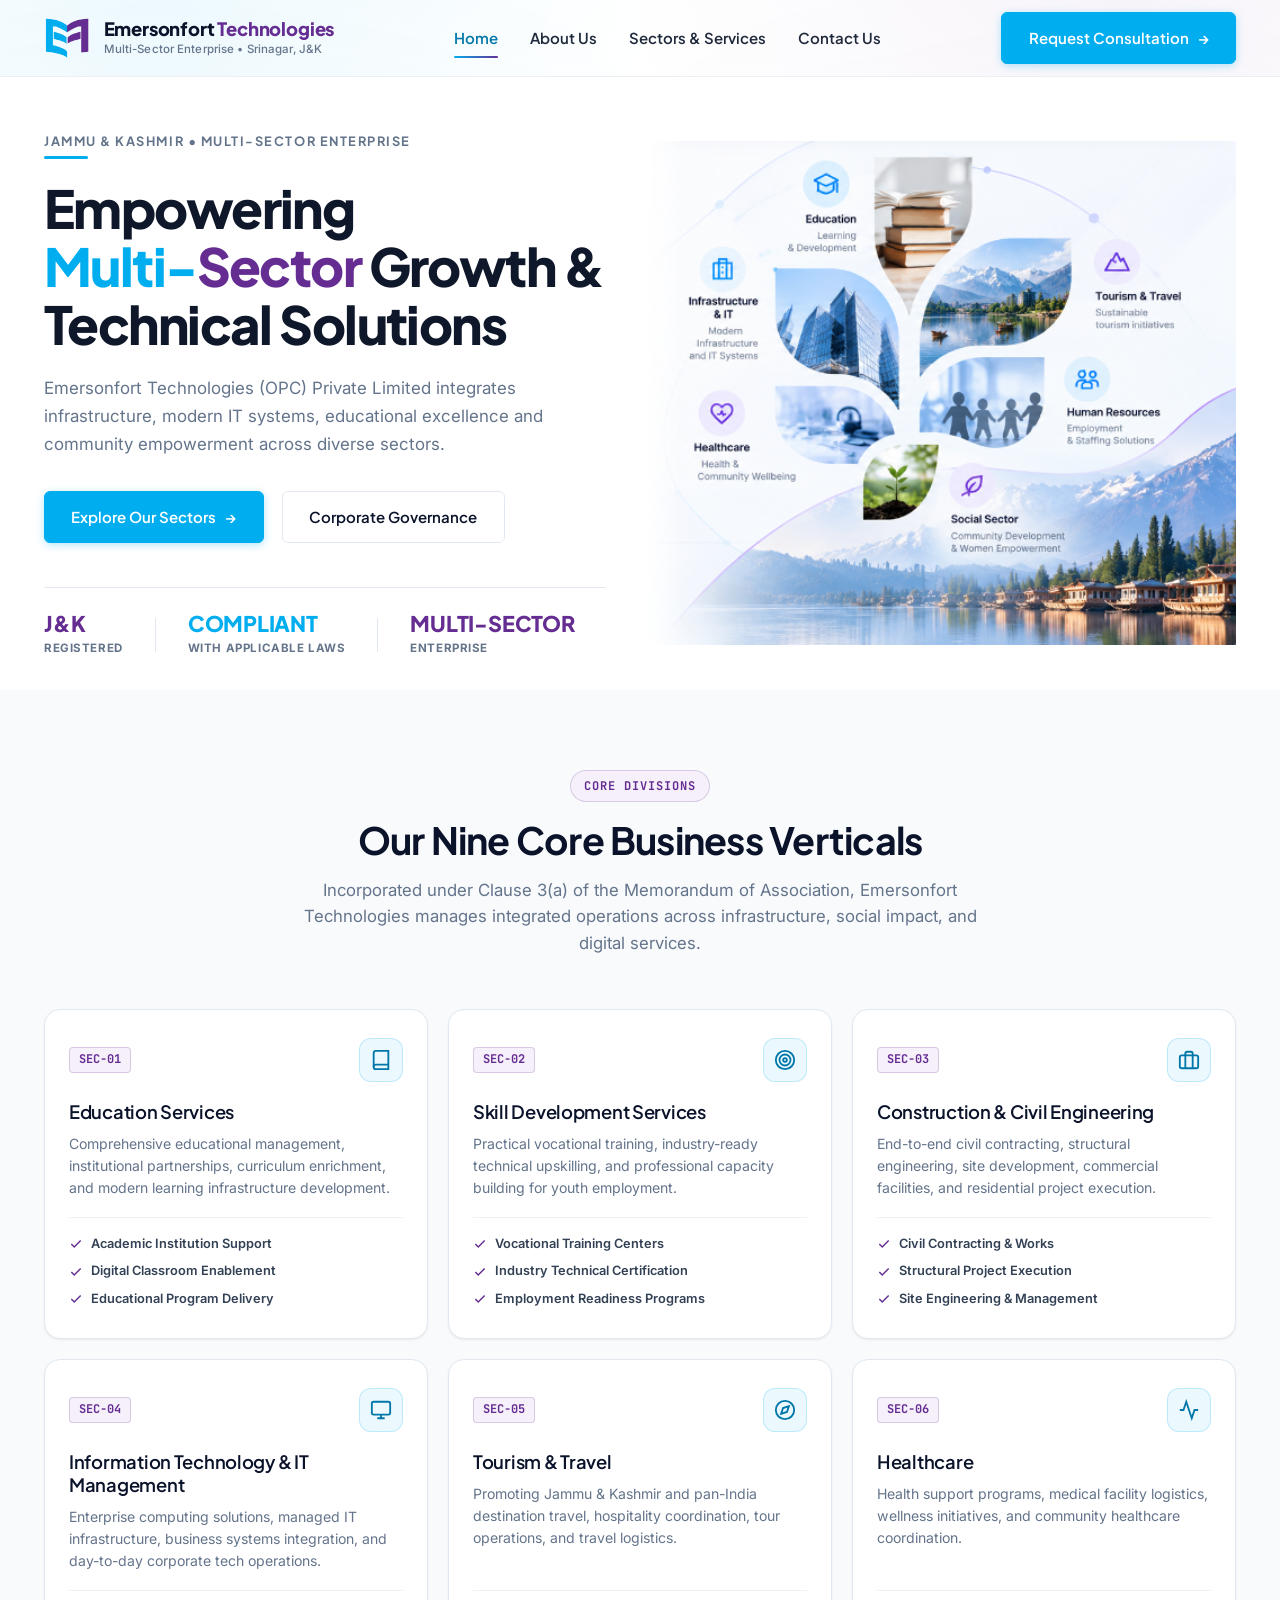
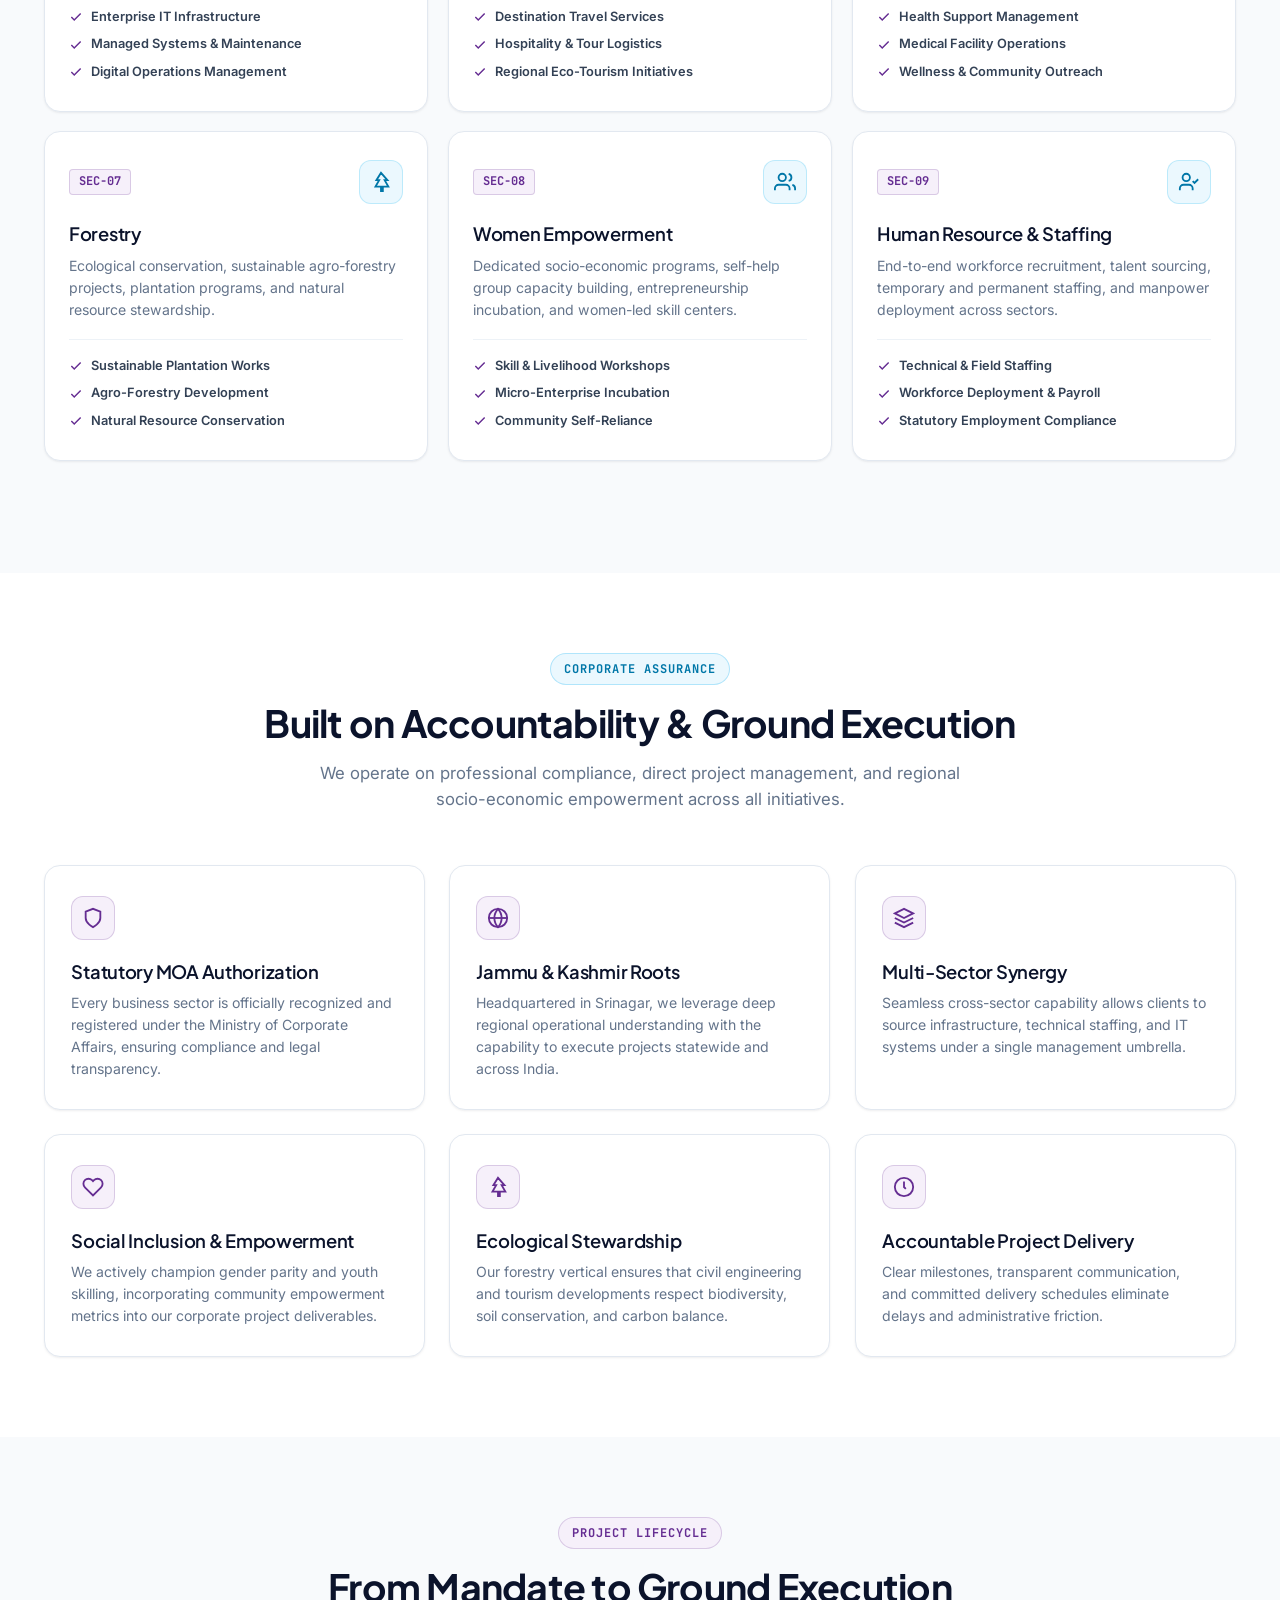
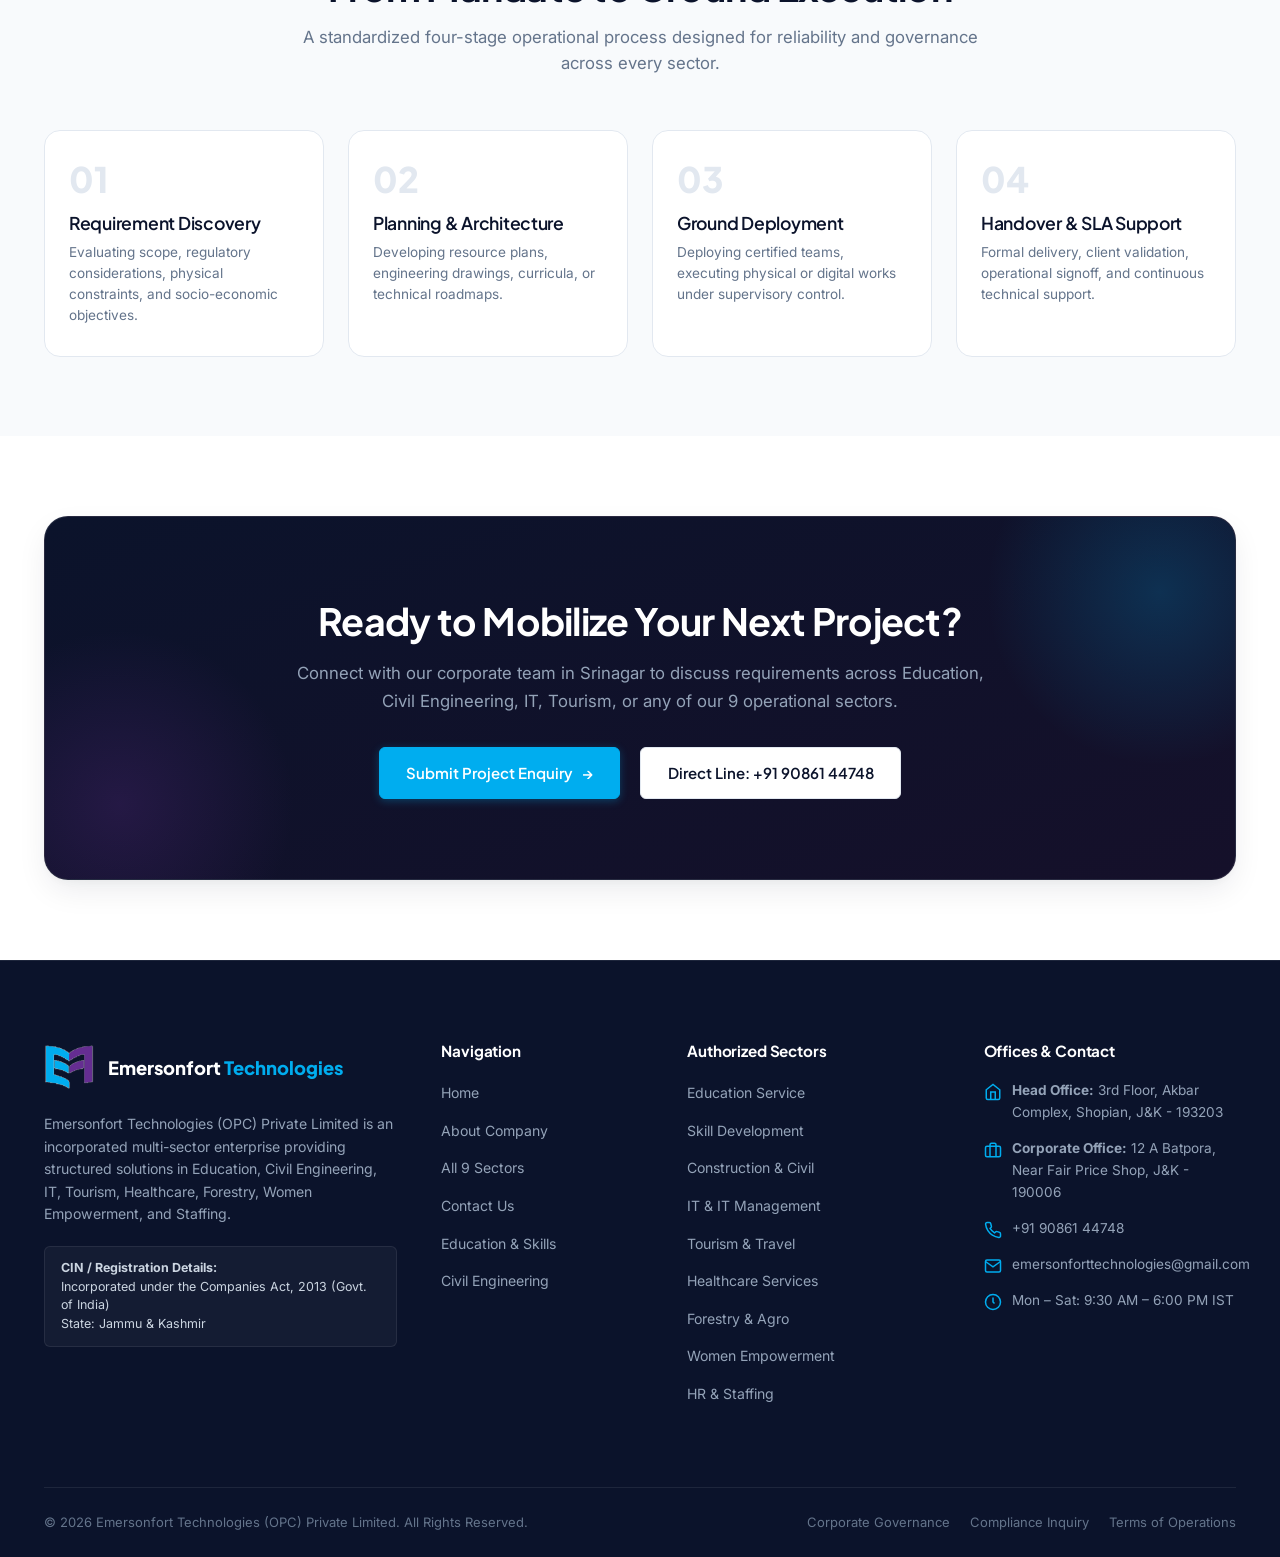
==== commit 36954471: "Update official contact details, phone, email, head office and corporate office" ====
--- a/index.html
+++ b/index.html
@@ -34,54 +34,22 @@
         </div>
       </a>
 
-      <!-- Desktop & Mobile Navigation Wrapper -->
-      <div class="nav-menu-wrapper" id="primary-navigation-wrapper">
-        <div class="nav-backdrop" id="nav-backdrop" aria-hidden="true"></div>
-        <div class="mobile-drawer-panel">
-          <div class="mobile-drawer-header">
-            <div class="mobile-drawer-brand">
-              <img src="assets/images/emerson-mark.png" alt="Emerson Logo" class="mobile-drawer-logo">
-              <div>
-                <span class="mobile-drawer-title">Emersonfort</span>
-                <span class="mobile-drawer-tag">Srinagar, J&amp;K</span>
-              </div>
-            </div>
-            <button type="button" class="mobile-drawer-close" id="mobile-drawer-close" aria-label="Close navigation menu">
-              <svg width="20" height="20" viewBox="0 0 24 24" fill="none" stroke="currentColor" stroke-width="2.2" stroke-linecap="round" stroke-linejoin="round">
-                <line x1="18" y1="6" x2="6" y2="18"></line>
-                <line x1="6" y1="6" x2="18" y2="18"></line>
-              </svg>
-            </button>
-          </div>
-          <nav aria-label="Primary Website Navigation" class="mobile-drawer-nav">
-            <ul class="nav-menu">
-              <li><a href="index.html" class="nav-link active" aria-current="page"><span>Home</span> <span class="nav-arrow">›</span></a></li>
-              <li><a href="about.html" class="nav-link"><span>About Us</span> <span class="nav-arrow">›</span></a></li>
-              <li><a href="services.html" class="nav-link"><span>Sectors &amp; Services</span> <span class="nav-arrow">›</span></a></li>
-              <li><a href="contact.html" class="nav-link"><span>Contact Us</span> <span class="nav-arrow">›</span></a></li>
-            </ul>
-          </nav>
-          <div class="mobile-drawer-footer">
-            <a href="contact.html" class="btn btn-primary btn-block btn-shimmer">
-              Request Consultation <span class="btn-arrow">→</span>
-            </a>
-            <div class="mobile-drawer-contact">
-              <a href="mailto:info@emersontechnologies.in">
-                <svg width="14" height="14" viewBox="0 0 24 24" fill="none" stroke="currentColor" stroke-width="2"><path d="M4 4h16c1.1 0 2 .9 2 2v12c0 1.1-.9 2-2 2H4c-1.1 0-2-.9-2-2V6c0-1.1.9-2 2-2z"></path><polyline points="22,6 12,13 2,6"></polyline></svg>
-                info@emersontechnologies.in
-              </a>
-              <span>Mon – Sat: 9:30 AM – 6:00 PM IST</span>
-            </div>
-          </div>
-        </div>
-      </div>
+      <!-- Desktop Navigation -->
+      <nav class="desktop-nav" aria-label="Primary Website Navigation">
+        <ul class="nav-menu">
+          <li><a href="index.html" class="nav-link active" aria-current="page">Home</a></li>
+          <li><a href="about.html" class="nav-link">About Us</a></li>
+          <li><a href="services.html" class="nav-link">Sectors &amp; Services</a></li>
+          <li><a href="contact.html" class="nav-link">Contact Us</a></li>
+        </ul>
+      </nav>
 
       <div class="header-cta-wrap">
-        <a href="contact.html" class="btn btn-primary btn-shimmer">
+        <a href="contact.html" class="btn btn-primary btn-shimmer header-cta-btn">
           Request Consultation <span class="btn-arrow">→</span>
         </a>
-        <button type="button" class="mobile-nav-toggle" aria-label="Open mobile navigation menu" aria-expanded="false" aria-controls="primary-navigation-wrapper">
-          <svg width="24" height="24" viewBox="0 0 24 24" fill="none" stroke="currentColor" stroke-width="2" stroke-linecap="round" stroke-linejoin="round" aria-hidden="true">
+        <button type="button" class="mobile-nav-toggle" id="mobile-nav-toggle" aria-label="Open mobile navigation menu" aria-expanded="false" aria-controls="mobile-nav-drawer">
+          <svg width="24" height="24" viewBox="0 0 24 24" fill="none" stroke="currentColor" stroke-width="2.2" stroke-linecap="round" stroke-linejoin="round" aria-hidden="true">
             <line x1="3" y1="12" x2="21" y2="12"></line>
             <line x1="3" y1="6" x2="21" y2="6"></line>
             <line x1="3" y1="18" x2="21" y2="18"></line>
@@ -90,6 +58,54 @@
       </div>
     </div>
   </header>
+
+  <!-- Mobile Slide-Out Drawer Menu (Outside header flow) -->
+  <div class="mobile-nav-drawer" id="mobile-nav-drawer" aria-hidden="true">
+    <div class="drawer-backdrop" id="drawer-backdrop"></div>
+    <aside class="drawer-panel" aria-label="Mobile Navigation Drawer">
+      <div class="drawer-header">
+        <div class="drawer-brand">
+          <img src="assets/images/emerson-mark.png" alt="Emersonfort Logo" class="drawer-logo-img">
+          <div>
+            <span class="drawer-brand-name">Emersonfort <span>Technologies</span></span>
+            <span class="drawer-brand-sub">Srinagar, J&amp;K</span>
+          </div>
+        </div>
+        <button type="button" class="drawer-close-btn" id="drawer-close-btn" aria-label="Close navigation menu">
+          <svg width="22" height="22" viewBox="0 0 24 24" fill="none" stroke="currentColor" stroke-width="2.2" stroke-linecap="round" stroke-linejoin="round" aria-hidden="true">
+            <line x1="18" y1="6" x2="6" y2="18"></line>
+            <line x1="6" y1="6" x2="18" y2="18"></line>
+          </svg>
+        </button>
+      </div>
+
+      <nav class="drawer-nav">
+        <ul class="drawer-menu">
+          <li><a href="index.html" class="drawer-link active" aria-current="page"><span>Home</span> <span class="drawer-arrow">›</span></a></li>
+          <li><a href="about.html" class="drawer-link"><span>About Us</span> <span class="drawer-arrow">›</span></a></li>
+          <li><a href="services.html" class="drawer-link"><span>Sectors &amp; Services</span> <span class="drawer-arrow">›</span></a></li>
+          <li><a href="contact.html" class="drawer-link"><span>Contact Us</span> <span class="drawer-arrow">›</span></a></li>
+        </ul>
+      </nav>
+
+      <div class="drawer-footer">
+        <a href="contact.html" class="btn btn-primary btn-block btn-shimmer">
+          Request Consultation <span class="btn-arrow">→</span>
+        </a>
+        <div class="drawer-contact-info">
+          <a href="mailto:emersonforttechnologies@gmail.com">
+            <svg width="15" height="15" viewBox="0 0 24 24" fill="none" stroke="currentColor" stroke-width="2"><path d="M4 4h16c1.1 0 2 .9 2 2v12c0 1.1-.9 2-2 2H4c-1.1 0-2-.9-2-2V6c0-1.1.9-2 2-2z"></path><polyline points="22,6 12,13 2,6"></polyline></svg>
+            emersonforttechnologies@gmail.com
+          </a>
+          <a href="tel:+919086144748" style="color:var(--color-primary); font-weight:600; display:flex; align-items:center; gap:6px; margin-top:4px;">
+            <svg width="15" height="15" viewBox="0 0 24 24" fill="none" stroke="currentColor" stroke-width="2"><path d="M22 16.92v3a2 2 0 0 1-2.18 2 19.79 19.79 0 0 1-8.63-3.07 19.5 19.5 0 0 1-6-6 19.79 19.79 0 0 1-3.07-8.67A2 2 0 0 1 4.11 2h3a2 2 0 0 1 2 1.72 12.84 12.84 0 0 0 .7 2.81 2 2 0 0 1-.45 2.11L8.09 9.91a16 16 0 0 0 6 6l1.27-1.27a2 2 0 0 1 2.11-.45 12.84 12.84 0 0 0 2.81.7A2 2 0 0 1 22 16.92z"></path></svg>
+            +91 90861 44748
+          </a>
+          <span>Mon – Sat: 9:30 AM – 6:00 PM IST</span>
+        </div>
+      </div>
+    </aside>
+  </div>
 
   <main id="main-content">
 
@@ -442,8 +458,8 @@
               <a href="contact.html" class="btn btn-primary btn-shimmer">
                 Submit Project Enquiry <span class="btn-arrow">→</span>
               </a>
-              <a href="tel:+911942450000" class="btn btn-secondary">
-                Speak with Management
+              <a href="tel:+919086144748" class="btn btn-secondary">
+                Direct Line: +91 90861 44748
               </a>
             </div>
           </div>
@@ -506,17 +522,25 @@
           </ul>
         </div>
 
-        <!-- Col 4: Registered Office -->
+        <!-- Col 4: Offices & Contact -->
         <div class="footer-col">
-          <h4>Registered Office</h4>
+          <h4>Offices &amp; Contact</h4>
           <ul class="footer-contact-list">
             <li class="footer-contact-item">
-              <svg width="18" height="18" viewBox="0 0 24 24" fill="none" stroke="currentColor" stroke-width="2"><path d="M21 10c0 7-9 13-9 13s-9-6-9-13a9 9 0 0 1 18 0z"></path><circle cx="12" cy="10" r="3"></circle></svg>
-              <span>Momin Abade Lane-14, Batamaloo, Near Masjid Khatija, UI Qubra, Srinagar - 190010, Jammu &amp; Kashmir, India</span>
+              <svg width="18" height="18" viewBox="0 0 24 24" fill="none" stroke="currentColor" stroke-width="2"><path d="M3 9l9-7 9 7v11a2 2 0 0 1-2 2H5a2 2 0 0 1-2-2z"></path><polyline points="9 22 9 12 15 12 15 22"></polyline></svg>
+              <span><strong>Head Office:</strong> 3rd Floor, Akbar Complex, Shopian, J&amp;K - 193203</span>
+            </li>
+            <li class="footer-contact-item">
+              <svg width="18" height="18" viewBox="0 0 24 24" fill="none" stroke="currentColor" stroke-width="2"><rect x="2" y="7" width="20" height="14" rx="2" ry="2"></rect><path d="M16 21V5a2 2 0 0 0-2-2h-4a2 2 0 0 0-2 2v16"></path></svg>
+              <span><strong>Corporate Office:</strong> 12 A Batpora, Near Fair Price Shop, J&amp;K - 190006</span>
+            </li>
+            <li class="footer-contact-item">
+              <svg width="18" height="18" viewBox="0 0 24 24" fill="none" stroke="currentColor" stroke-width="2"><path d="M22 16.92v3a2 2 0 0 1-2.18 2 19.79 19.79 0 0 1-8.63-3.07 19.5 19.5 0 0 1-6-6 19.79 19.79 0 0 1-3.07-8.67A2 2 0 0 1 4.11 2h3a2 2 0 0 1 2 1.72 12.84 12.84 0 0 0 .7 2.81 2 2 0 0 1-.45 2.11L8.09 9.91a16 16 0 0 0 6 6l1.27-1.27a2 2 0 0 1 2.11-.45 12.84 12.84 0 0 0 2.81.7A2 2 0 0 1 22 16.92z"></path></svg>
+              <a href="tel:+919086144748">+91 90861 44748</a>
             </li>
             <li class="footer-contact-item">
               <svg width="18" height="18" viewBox="0 0 24 24" fill="none" stroke="currentColor" stroke-width="2"><path d="M4 4h16c1.1 0 2 .9 2 2v12c0 1.1-.9 2-2 2H4c-1.1 0-2-.9-2-2V6c0-1.1.9-2 2-2z"></path><polyline points="22,6 12,13 2,6"></polyline></svg>
-              <a href="mailto:info@emersontechnologies.in">info@emersontechnologies.in</a>
+              <a href="mailto:emersonforttechnologies@gmail.com">emersonforttechnologies@gmail.com</a>
             </li>
             <li class="footer-contact-item">
               <svg width="18" height="18" viewBox="0 0 24 24" fill="none" stroke="currentColor" stroke-width="2"><circle cx="12" cy="12" r="10"></circle><polyline points="12 6 12 12 14 14"></polyline></svg>
--- a/css/style.css
+++ b/css/style.css
@@ -409,24 +409,8 @@
   letter-spacing: 0.01em;
 }
 
-/* Nav Menu Desktop Flow */
-.nav-menu-wrapper {
-  display: flex;
-  align-items: center;
-}
-
-.mobile-drawer-panel {
-  display: contents;
-}
-
-.nav-backdrop,
-.mobile-drawer-header,
-.mobile-drawer-footer,
-.nav-arrow {
-  display: none;
-}
-
-.mobile-drawer-nav {
+/* Desktop Navigation */
+.desktop-nav {
   display: flex;
   align-items: center;
 }
@@ -481,12 +465,19 @@
 
 .mobile-nav-toggle {
   display: none;
-  background: none;
+  background: #FFFFFF;
   border: 1px solid var(--color-border);
   padding: 0.55rem;
-  border-radius: var(--radius-sm);
+  border-radius: var(--radius-md);
   color: var(--color-dark);
   cursor: pointer;
+  align-items: center;
+  justify-content: center;
+}
+
+/* Mobile Nav Drawer (Hidden on Desktop) */
+.mobile-nav-drawer {
+  display: none;
 }
 
 /* --- 7. HERO SECTION (MATCHING OFFICIAL MOCKUP) --- */
--- a/css/responsive.css
+++ b/css/responsive.css
@@ -100,7 +100,7 @@
   }
 }
 
-/* --- 3. TABLETS & MOBILE NAVIGATION (Max 992px) --- */
+/* --- 3. TABLETS & MOBILE SCREENS (Max 992px) --- */
 @media (max-width: 992px) {
   :root {
     --header-height: 64px;
@@ -125,12 +125,15 @@
     font-size: 0.65rem;
   }
 
-  .header-cta-wrap .btn {
+  /* Hide desktop navigation & desktop header CTA button on mobile */
+  .desktop-nav,
+  .header-cta-btn {
     display: none !important;
   }
 
+  /* Display clean hamburger button */
   .mobile-nav-toggle {
-    display: flex;
+    display: flex !important;
     align-items: center;
     justify-content: center;
     width: 42px;
@@ -150,24 +153,25 @@
     background: var(--color-primary-subtle);
   }
 
-  .nav-menu-wrapper {
+  /* Mobile Slide-Out Drawer Component */
+  .mobile-nav-drawer {
+    display: block;
     position: fixed;
     inset: 0;
     z-index: 1050;
     pointer-events: none;
     opacity: 0;
     visibility: hidden;
-    transition: opacity var(--transition-base), visibility var(--transition-base);
-  }
-
-  .nav-menu-wrapper.open {
+    transition: opacity 0.3s ease, visibility 0.3s ease;
+  }
+
+  .mobile-nav-drawer.open {
     pointer-events: auto;
     opacity: 1;
     visibility: visible;
   }
 
-  .nav-backdrop {
-    display: block;
+  .drawer-backdrop {
     position: absolute;
     inset: 0;
     background: rgba(11, 19, 43, 0.65);
@@ -176,8 +180,7 @@
     cursor: pointer;
   }
 
-  .mobile-drawer-panel {
-    display: flex;
+  .drawer-panel {
     position: absolute;
     top: 0;
     right: 0;
@@ -186,6 +189,7 @@
     max-width: 340px;
     height: 100%;
     background: #FFFFFF;
+    display: flex;
     flex-direction: column;
     box-shadow: -10px 0 35px rgba(11, 19, 43, 0.2);
     transform: translateX(100%);
@@ -194,11 +198,11 @@
     z-index: 2;
   }
 
-  .nav-menu-wrapper.open .mobile-drawer-panel {
+  .mobile-nav-drawer.open .drawer-panel {
     transform: translateX(0);
   }
 
-  .mobile-drawer-header {
+  .drawer-header {
     display: flex;
     align-items: center;
     justify-content: space-between;
@@ -207,19 +211,19 @@
     background: #FAFBFD;
   }
 
-  .mobile-drawer-brand {
+  .drawer-brand {
     display: flex;
     align-items: center;
     gap: 0.75rem;
   }
 
-  .mobile-drawer-logo {
+  .drawer-logo-img {
     width: 32px;
     height: 32px;
     object-fit: contain;
   }
 
-  .mobile-drawer-title {
+  .drawer-brand-name {
     font-family: var(--font-heading);
     font-size: 1rem;
     font-weight: 800;
@@ -228,13 +232,17 @@
     line-height: 1.1;
   }
 
-  .mobile-drawer-tag {
+  .drawer-brand-name span {
+    color: var(--color-secondary);
+  }
+
+  .drawer-brand-sub {
     font-size: 0.7rem;
     color: var(--color-text-muted);
     font-weight: 500;
   }
 
-  .mobile-drawer-close {
+  .drawer-close-btn {
     width: 36px;
     height: 36px;
     border-radius: var(--radius-sm);
@@ -248,19 +256,19 @@
     transition: all var(--transition-fast);
   }
 
-  .mobile-drawer-close:hover {
+  .drawer-close-btn:hover {
     color: #EF4444;
     border-color: #EF4444;
     background: #FEF2F2;
   }
 
-  .mobile-drawer-nav {
+  .drawer-nav {
     flex: 1;
     overflow-y: auto;
     padding: 1rem 0;
   }
 
-  .nav-menu {
+  .drawer-menu {
     display: flex;
     flex-direction: column;
     list-style: none;
@@ -269,11 +277,11 @@
     width: 100%;
   }
 
-  .nav-menu li {
+  .drawer-menu li {
     width: 100%;
   }
 
-  .nav-link {
+  .drawer-link {
     display: flex;
     align-items: center;
     justify-content: space-between;
@@ -287,36 +295,32 @@
     transition: all var(--transition-fast);
   }
 
-  .nav-link::after {
-    display: none;
-  }
-
-  .nav-link:hover {
+  .drawer-link:hover {
     background: rgba(0, 173, 239, 0.08);
     color: var(--color-primary-dark);
     transform: translateX(3px);
   }
 
-  .nav-link.active {
+  .drawer-link.active {
     background: linear-gradient(135deg, rgba(0, 173, 239, 0.12) 0%, rgba(101, 45, 146, 0.08) 100%);
     color: var(--color-primary-dark);
     font-weight: 700;
     border-left: 3.5px solid var(--color-primary);
   }
 
-  .nav-arrow {
+  .drawer-arrow {
     display: inline-block;
     font-size: 1.15rem;
     color: #94A3B8;
     transition: transform var(--transition-fast);
   }
 
-  .nav-link:hover .nav-arrow {
+  .drawer-link:hover .drawer-arrow {
     color: var(--color-primary);
     transform: translateX(2px);
   }
 
-  .mobile-drawer-footer {
+  .drawer-footer {
     display: flex;
     flex-direction: column;
     gap: 1rem;
@@ -325,7 +329,7 @@
     background: #FAFBFD;
   }
 
-  .mobile-drawer-contact {
+  .drawer-contact-info {
     display: flex;
     flex-direction: column;
     gap: 0.35rem;
@@ -333,7 +337,7 @@
     color: #64748B;
   }
 
-  .mobile-drawer-contact a {
+  .drawer-contact-info a {
     display: inline-flex;
     align-items: center;
     gap: 0.45rem;
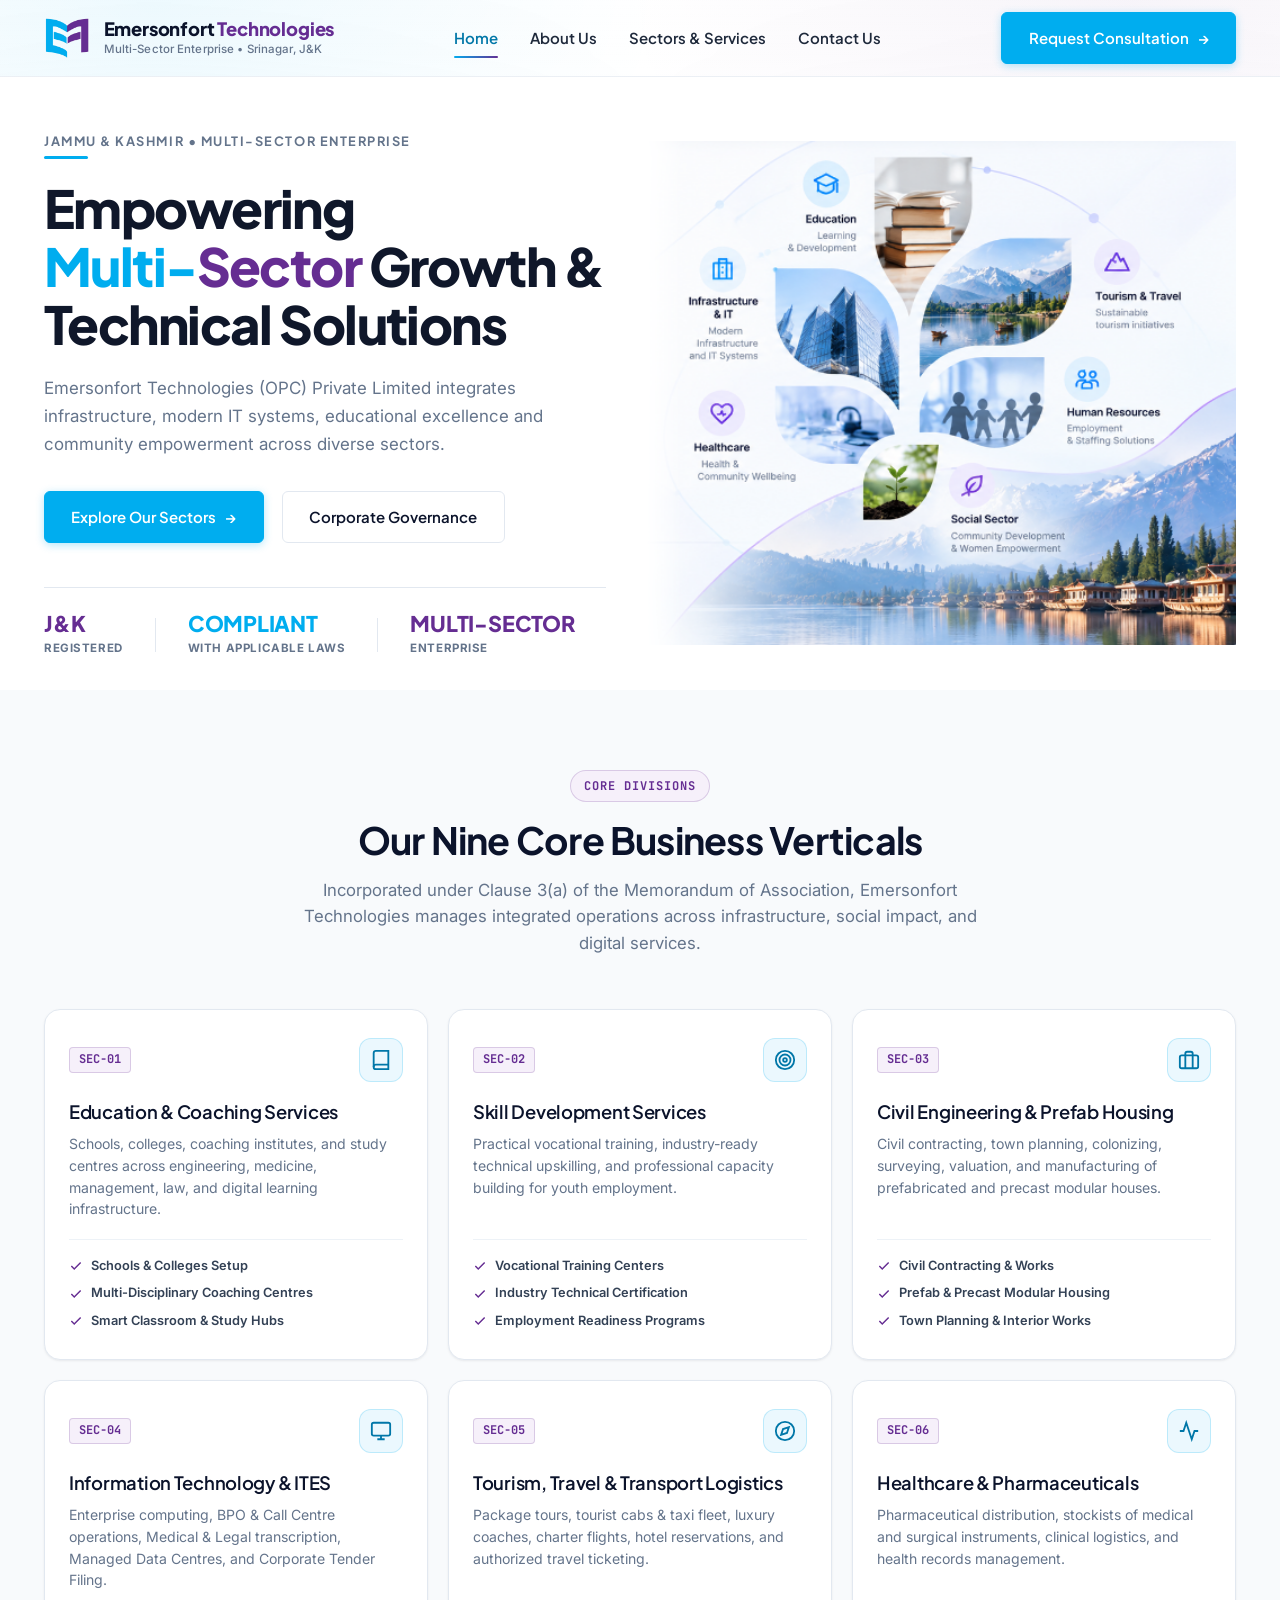
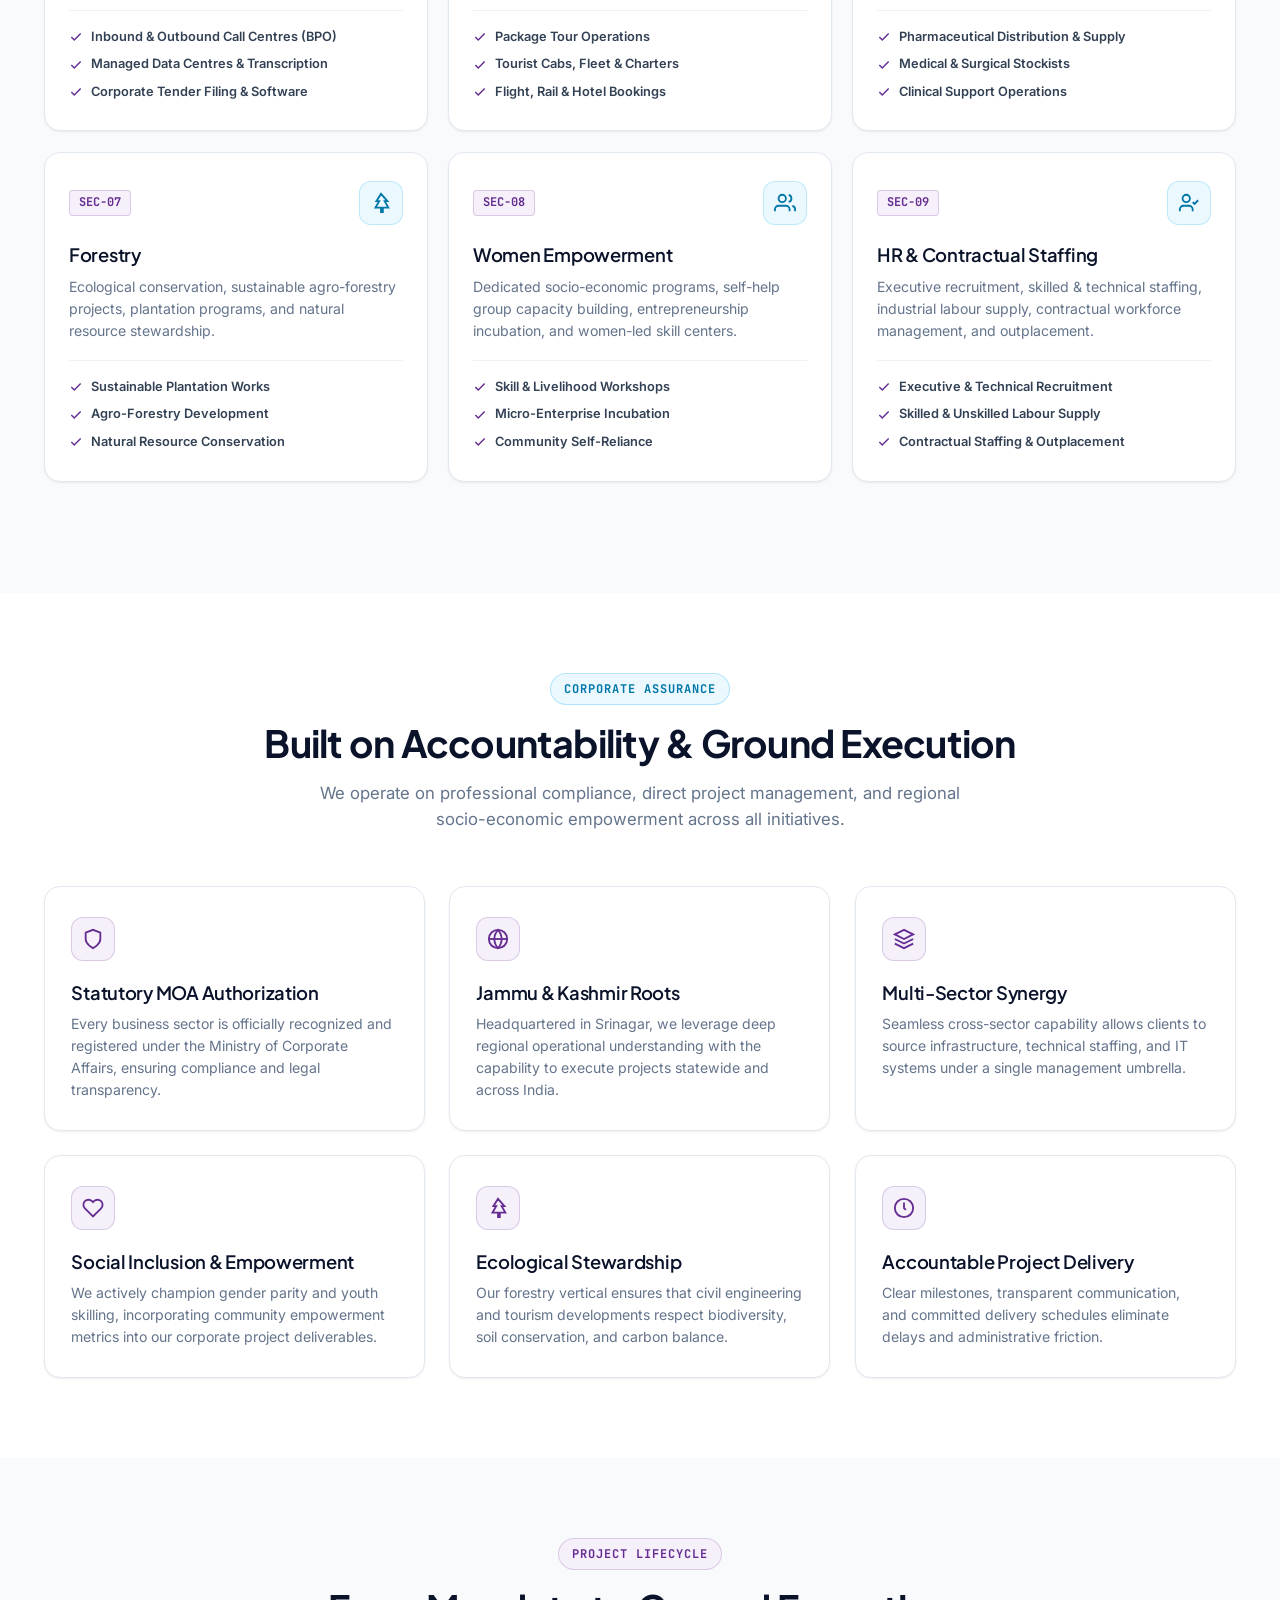
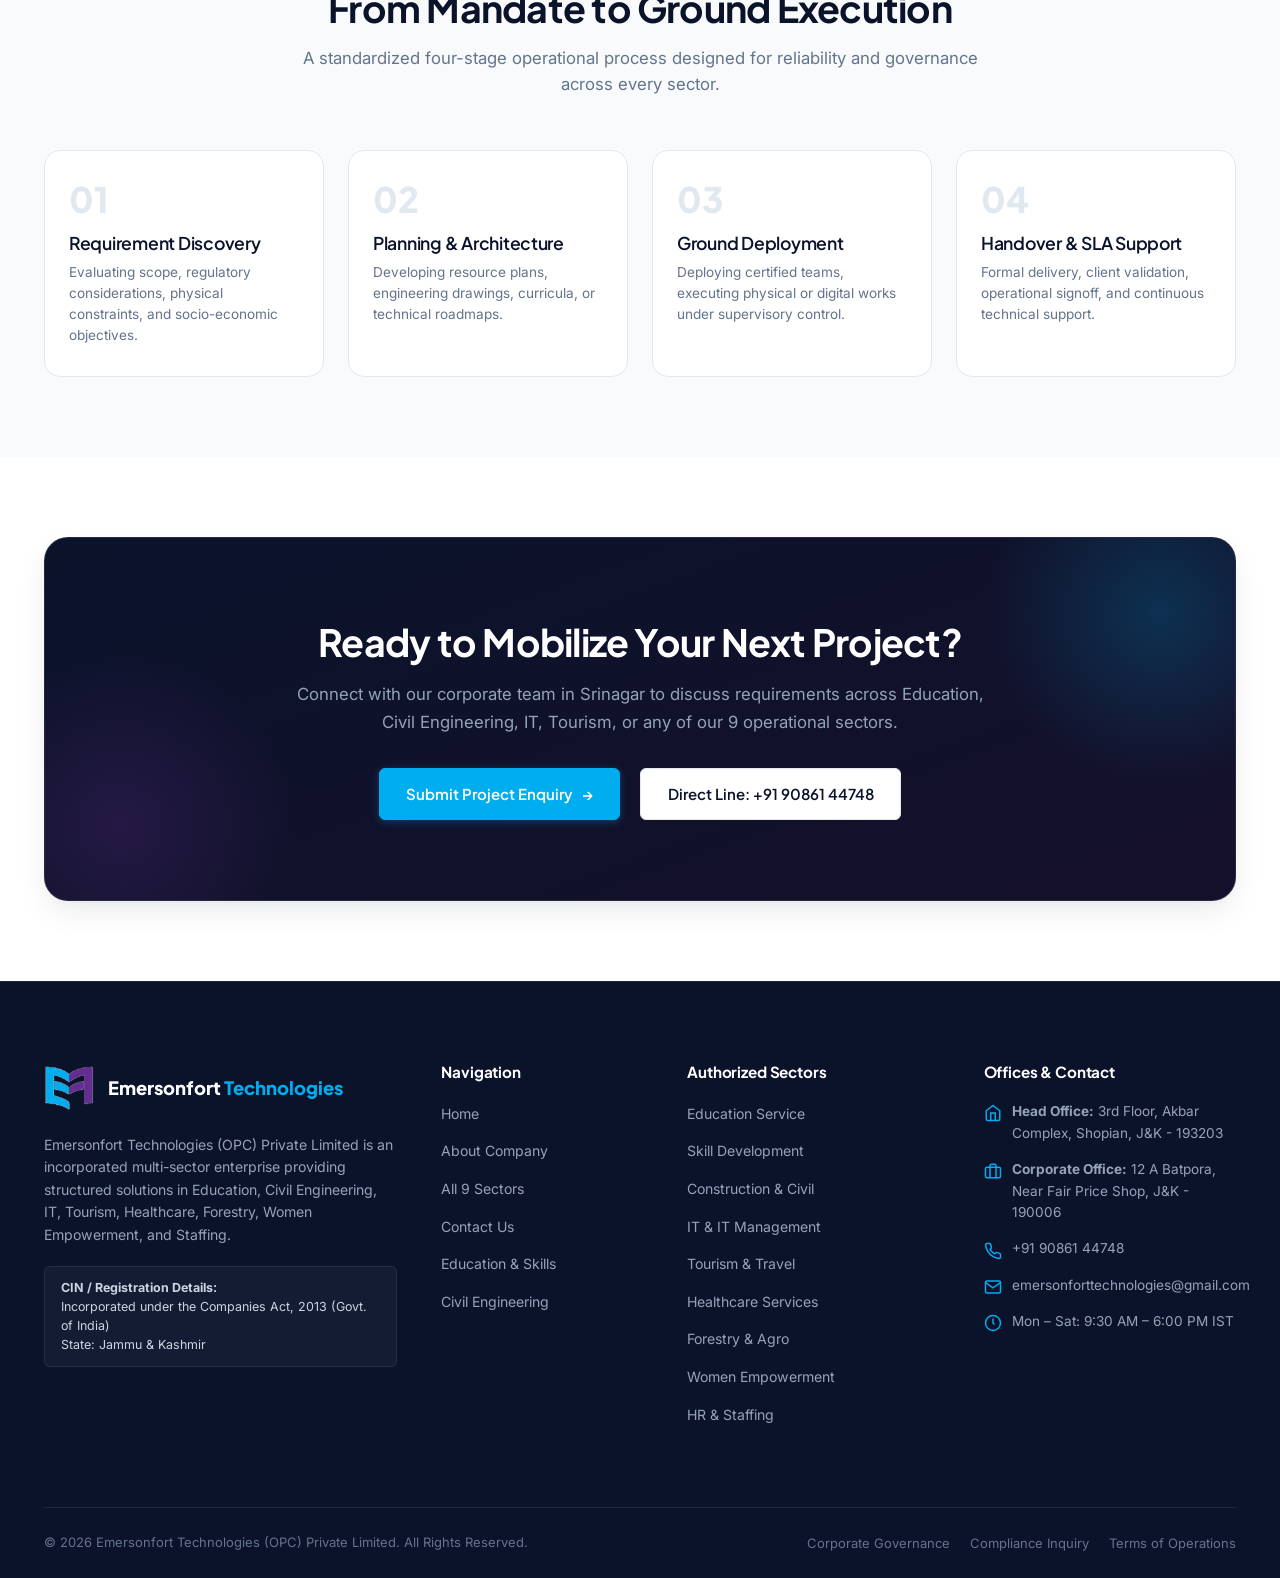
==== commit 5ad3847d: "Incorporate Edvak MOA business objects (BPO/ITES, precast housing, pharma distribution, fleet logist" ====
--- a/index.html
+++ b/index.html
@@ -186,12 +186,12 @@
                 <svg width="22" height="22" viewBox="0 0 24 24" fill="none" stroke="currentColor" stroke-width="2"><path d="M4 19.5A2.5 2.5 0 0 1 6.5 17H20"></path><path d="M6.5 2H20v20H6.5A2.5 2.5 0 0 1 4 19.5v-15A2.5 2.5 0 0 1 6.5 2z"></path></svg>
               </div>
             </div>
-            <h3>Education Services</h3>
-            <p>Comprehensive educational management, institutional partnerships, curriculum enrichment, and modern learning infrastructure development.</p>
-            <ul class="sector-key-points">
-              <li class="sector-point"><svg width="14" height="14" viewBox="0 0 24 24" fill="none" stroke="currentColor" stroke-width="2.5"><polyline points="20 6 9 17 4 12"></polyline></svg> Academic Institution Support</li>
-              <li class="sector-point"><svg width="14" height="14" viewBox="0 0 24 24" fill="none" stroke="currentColor" stroke-width="2.5"><polyline points="20 6 9 17 4 12"></polyline></svg> Digital Classroom Enablement</li>
-              <li class="sector-point"><svg width="14" height="14" viewBox="0 0 24 24" fill="none" stroke="currentColor" stroke-width="2.5"><polyline points="20 6 9 17 4 12"></polyline></svg> Educational Program Delivery</li>
+            <h3>Education &amp; Coaching Services</h3>
+            <p>Schools, colleges, coaching institutes, and study centres across engineering, medicine, management, law, and digital learning infrastructure.</p>
+            <ul class="sector-key-points">
+              <li class="sector-point"><svg width="14" height="14" viewBox="0 0 24 24" fill="none" stroke="currentColor" stroke-width="2.5"><polyline points="20 6 9 17 4 12"></polyline></svg> Schools &amp; Colleges Setup</li>
+              <li class="sector-point"><svg width="14" height="14" viewBox="0 0 24 24" fill="none" stroke="currentColor" stroke-width="2.5"><polyline points="20 6 9 17 4 12"></polyline></svg> Multi-Disciplinary Coaching Centres</li>
+              <li class="sector-point"><svg width="14" height="14" viewBox="0 0 24 24" fill="none" stroke="currentColor" stroke-width="2.5"><polyline points="20 6 9 17 4 12"></polyline></svg> Smart Classroom &amp; Study Hubs</li>
             </ul>
           </div>
 
@@ -220,16 +220,16 @@
                 <svg width="22" height="22" viewBox="0 0 24 24" fill="none" stroke="currentColor" stroke-width="2"><rect x="2" y="7" width="20" height="14" rx="2"></rect><path d="M16 21V5a2 2 0 0 0-2-2h-4a2 2 0 0 0-2 2v16"></path></svg>
               </div>
             </div>
-            <h3>Construction &amp; Civil Engineering</h3>
-            <p>End-to-end civil contracting, structural engineering, site development, commercial facilities, and residential project execution.</p>
+            <h3>Civil Engineering &amp; Prefab Housing</h3>
+            <p>Civil contracting, town planning, colonizing, surveying, valuation, and manufacturing of prefabricated and precast modular houses.</p>
             <ul class="sector-key-points">
               <li class="sector-point"><svg width="14" height="14" viewBox="0 0 24 24" fill="none" stroke="currentColor" stroke-width="2.5"><polyline points="20 6 9 17 4 12"></polyline></svg> Civil Contracting &amp; Works</li>
-              <li class="sector-point"><svg width="14" height="14" viewBox="0 0 24 24" fill="none" stroke="currentColor" stroke-width="2.5"><polyline points="20 6 9 17 4 12"></polyline></svg> Structural Project Execution</li>
-              <li class="sector-point"><svg width="14" height="14" viewBox="0 0 24 24" fill="none" stroke="currentColor" stroke-width="2.5"><polyline points="20 6 9 17 4 12"></polyline></svg> Site Engineering &amp; Management</li>
-            </ul>
-          </div>
-
-          <!-- 04. IT & IT Management -->
+              <li class="sector-point"><svg width="14" height="14" viewBox="0 0 24 24" fill="none" stroke="currentColor" stroke-width="2.5"><polyline points="20 6 9 17 4 12"></polyline></svg> Prefab &amp; Precast Modular Housing</li>
+              <li class="sector-point"><svg width="14" height="14" viewBox="0 0 24 24" fill="none" stroke="currentColor" stroke-width="2.5"><polyline points="20 6 9 17 4 12"></polyline></svg> Town Planning &amp; Interior Works</li>
+            </ul>
+          </div>
+
+          <!-- 04. IT & ITES Management -->
           <div class="sector-card-item reveal-on-scroll">
             <div class="sector-card-header">
               <span class="sector-code">SEC-04</span>
@@ -237,12 +237,12 @@
                 <svg width="22" height="22" viewBox="0 0 24 24" fill="none" stroke="currentColor" stroke-width="2"><rect x="2" y="3" width="20" height="14" rx="2"></rect><line x1="8" y1="21" x2="16" y2="21"></line><line x1="12" y1="17" x2="12" y2="21"></line></svg>
               </div>
             </div>
-            <h3>Information Technology &amp; IT Management</h3>
-            <p>Enterprise computing solutions, managed IT infrastructure, business systems integration, and day-to-day corporate tech operations.</p>
-            <ul class="sector-key-points">
-              <li class="sector-point"><svg width="14" height="14" viewBox="0 0 24 24" fill="none" stroke="currentColor" stroke-width="2.5"><polyline points="20 6 9 17 4 12"></polyline></svg> Enterprise IT Infrastructure</li>
-              <li class="sector-point"><svg width="14" height="14" viewBox="0 0 24 24" fill="none" stroke="currentColor" stroke-width="2.5"><polyline points="20 6 9 17 4 12"></polyline></svg> Managed Systems &amp; Maintenance</li>
-              <li class="sector-point"><svg width="14" height="14" viewBox="0 0 24 24" fill="none" stroke="currentColor" stroke-width="2.5"><polyline points="20 6 9 17 4 12"></polyline></svg> Digital Operations Management</li>
+            <h3>Information Technology &amp; ITES</h3>
+            <p>Enterprise computing, BPO &amp; Call Centre operations, Medical &amp; Legal transcription, Managed Data Centres, and Corporate Tender Filing.</p>
+            <ul class="sector-key-points">
+              <li class="sector-point"><svg width="14" height="14" viewBox="0 0 24 24" fill="none" stroke="currentColor" stroke-width="2.5"><polyline points="20 6 9 17 4 12"></polyline></svg> Inbound &amp; Outbound Call Centres (BPO)</li>
+              <li class="sector-point"><svg width="14" height="14" viewBox="0 0 24 24" fill="none" stroke="currentColor" stroke-width="2.5"><polyline points="20 6 9 17 4 12"></polyline></svg> Managed Data Centres &amp; Transcription</li>
+              <li class="sector-point"><svg width="14" height="14" viewBox="0 0 24 24" fill="none" stroke="currentColor" stroke-width="2.5"><polyline points="20 6 9 17 4 12"></polyline></svg> Corporate Tender Filing &amp; Software</li>
             </ul>
           </div>
 
@@ -254,12 +254,12 @@
                 <svg width="22" height="22" viewBox="0 0 24 24" fill="none" stroke="currentColor" stroke-width="2"><circle cx="12" cy="12" r="10"></circle><polygon points="16.24 7.76 14.12 14.12 7.76 16.24 9.88 9.88 16.24 7.76"></polygon></svg>
               </div>
             </div>
-            <h3>Tourism &amp; Travel</h3>
-            <p>Promoting Jammu &amp; Kashmir and pan-India destination travel, hospitality coordination, tour operations, and travel logistics.</p>
-            <ul class="sector-key-points">
-              <li class="sector-point"><svg width="14" height="14" viewBox="0 0 24 24" fill="none" stroke="currentColor" stroke-width="2.5"><polyline points="20 6 9 17 4 12"></polyline></svg> Destination Travel Services</li>
-              <li class="sector-point"><svg width="14" height="14" viewBox="0 0 24 24" fill="none" stroke="currentColor" stroke-width="2.5"><polyline points="20 6 9 17 4 12"></polyline></svg> Hospitality &amp; Tour Logistics</li>
-              <li class="sector-point"><svg width="14" height="14" viewBox="0 0 24 24" fill="none" stroke="currentColor" stroke-width="2.5"><polyline points="20 6 9 17 4 12"></polyline></svg> Regional Eco-Tourism Initiatives</li>
+            <h3>Tourism, Travel &amp; Transport Logistics</h3>
+            <p>Package tours, tourist cabs &amp; taxi fleet, luxury coaches, charter flights, hotel reservations, and authorized travel ticketing.</p>
+            <ul class="sector-key-points">
+              <li class="sector-point"><svg width="14" height="14" viewBox="0 0 24 24" fill="none" stroke="currentColor" stroke-width="2.5"><polyline points="20 6 9 17 4 12"></polyline></svg> Package Tour Operations</li>
+              <li class="sector-point"><svg width="14" height="14" viewBox="0 0 24 24" fill="none" stroke="currentColor" stroke-width="2.5"><polyline points="20 6 9 17 4 12"></polyline></svg> Tourist Cabs, Fleet &amp; Charters</li>
+              <li class="sector-point"><svg width="14" height="14" viewBox="0 0 24 24" fill="none" stroke="currentColor" stroke-width="2.5"><polyline points="20 6 9 17 4 12"></polyline></svg> Flight, Rail &amp; Hotel Bookings</li>
             </ul>
           </div>
 
@@ -271,12 +271,12 @@
                 <svg width="22" height="22" viewBox="0 0 24 24" fill="none" stroke="currentColor" stroke-width="2"><path d="M22 12h-4l-3 9L9 3l-3 9H2"></path></svg>
               </div>
             </div>
-            <h3>Healthcare</h3>
-            <p>Health support programs, medical facility logistics, wellness initiatives, and community healthcare coordination.</p>
-            <ul class="sector-key-points">
-              <li class="sector-point"><svg width="14" height="14" viewBox="0 0 24 24" fill="none" stroke="currentColor" stroke-width="2.5"><polyline points="20 6 9 17 4 12"></polyline></svg> Health Support Management</li>
-              <li class="sector-point"><svg width="14" height="14" viewBox="0 0 24 24" fill="none" stroke="currentColor" stroke-width="2.5"><polyline points="20 6 9 17 4 12"></polyline></svg> Medical Facility Operations</li>
-              <li class="sector-point"><svg width="14" height="14" viewBox="0 0 24 24" fill="none" stroke="currentColor" stroke-width="2.5"><polyline points="20 6 9 17 4 12"></polyline></svg> Wellness &amp; Community Outreach</li>
+            <h3>Healthcare &amp; Pharmaceuticals</h3>
+            <p>Pharmaceutical distribution, stockists of medical and surgical instruments, clinical logistics, and health records management.</p>
+            <ul class="sector-key-points">
+              <li class="sector-point"><svg width="14" height="14" viewBox="0 0 24 24" fill="none" stroke="currentColor" stroke-width="2.5"><polyline points="20 6 9 17 4 12"></polyline></svg> Pharmaceutical Distribution &amp; Supply</li>
+              <li class="sector-point"><svg width="14" height="14" viewBox="0 0 24 24" fill="none" stroke="currentColor" stroke-width="2.5"><polyline points="20 6 9 17 4 12"></polyline></svg> Medical &amp; Surgical Stockists</li>
+              <li class="sector-point"><svg width="14" height="14" viewBox="0 0 24 24" fill="none" stroke="currentColor" stroke-width="2.5"><polyline points="20 6 9 17 4 12"></polyline></svg> Clinical Support Operations</li>
             </ul>
           </div>
 
@@ -322,12 +322,12 @@
                 <svg width="22" height="22" viewBox="0 0 24 24" fill="none" stroke="currentColor" stroke-width="2"><path d="M16 21v-2a4 4 0 0 0-4-4H6a4 4 0 0 0-4 4v2"></path><circle cx="9" cy="7" r="4"></circle><polyline points="16 11 18 13 22 9"></polyline></svg>
               </div>
             </div>
-            <h3>Human Resource &amp; Staffing</h3>
-            <p>End-to-end workforce recruitment, talent sourcing, temporary and permanent staffing, and manpower deployment across sectors.</p>
-            <ul class="sector-key-points">
-              <li class="sector-point"><svg width="14" height="14" viewBox="0 0 24 24" fill="none" stroke="currentColor" stroke-width="2.5"><polyline points="20 6 9 17 4 12"></polyline></svg> Technical &amp; Field Staffing</li>
-              <li class="sector-point"><svg width="14" height="14" viewBox="0 0 24 24" fill="none" stroke="currentColor" stroke-width="2.5"><polyline points="20 6 9 17 4 12"></polyline></svg> Workforce Deployment &amp; Payroll</li>
-              <li class="sector-point"><svg width="14" height="14" viewBox="0 0 24 24" fill="none" stroke="currentColor" stroke-width="2.5"><polyline points="20 6 9 17 4 12"></polyline></svg> Statutory Employment Compliance</li>
+            <h3>HR &amp; Contractual Staffing</h3>
+            <p>Executive recruitment, skilled &amp; technical staffing, industrial labour supply, contractual workforce management, and outplacement.</p>
+            <ul class="sector-key-points">
+              <li class="sector-point"><svg width="14" height="14" viewBox="0 0 24 24" fill="none" stroke="currentColor" stroke-width="2.5"><polyline points="20 6 9 17 4 12"></polyline></svg> Executive &amp; Technical Recruitment</li>
+              <li class="sector-point"><svg width="14" height="14" viewBox="0 0 24 24" fill="none" stroke="currentColor" stroke-width="2.5"><polyline points="20 6 9 17 4 12"></polyline></svg> Skilled &amp; Unskilled Labour Supply</li>
+              <li class="sector-point"><svg width="14" height="14" viewBox="0 0 24 24" fill="none" stroke="currentColor" stroke-width="2.5"><polyline points="20 6 9 17 4 12"></polyline></svg> Contractual Staffing &amp; Outplacement</li>
             </ul>
           </div>
         </div>
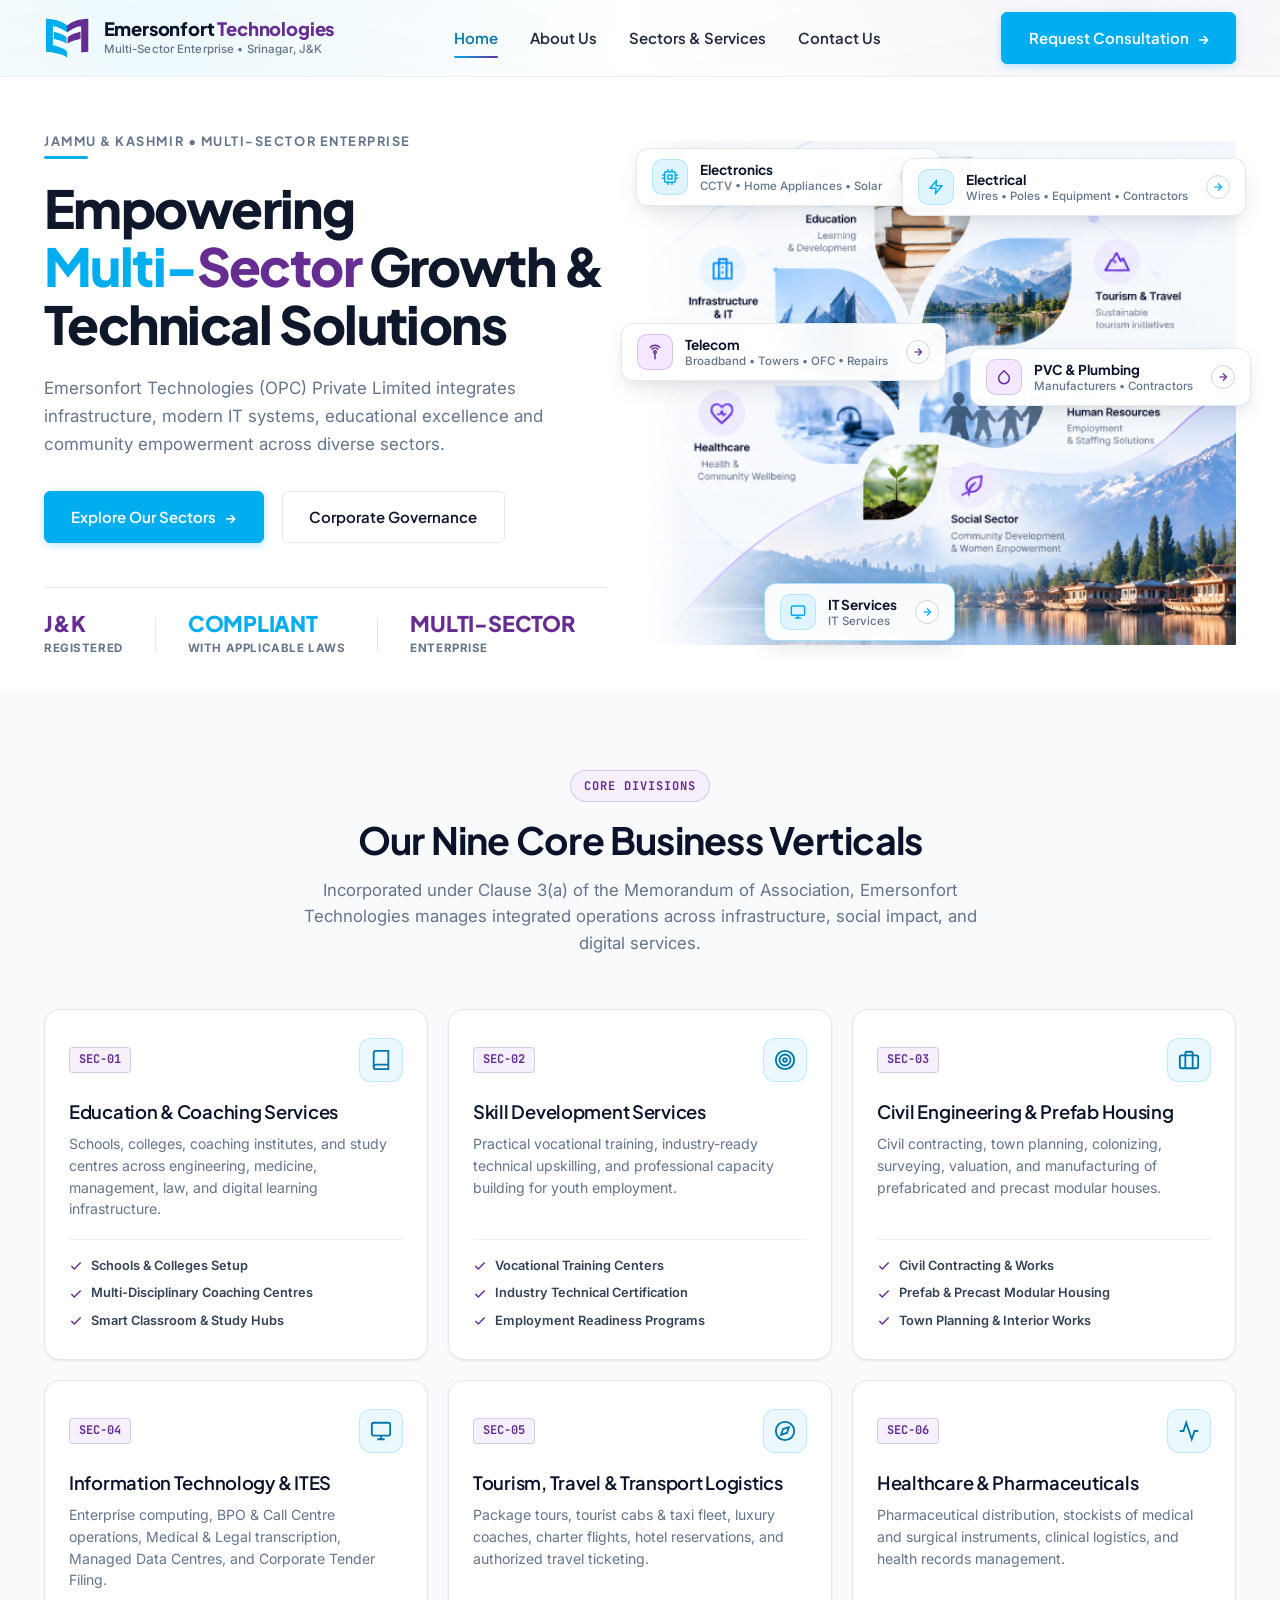
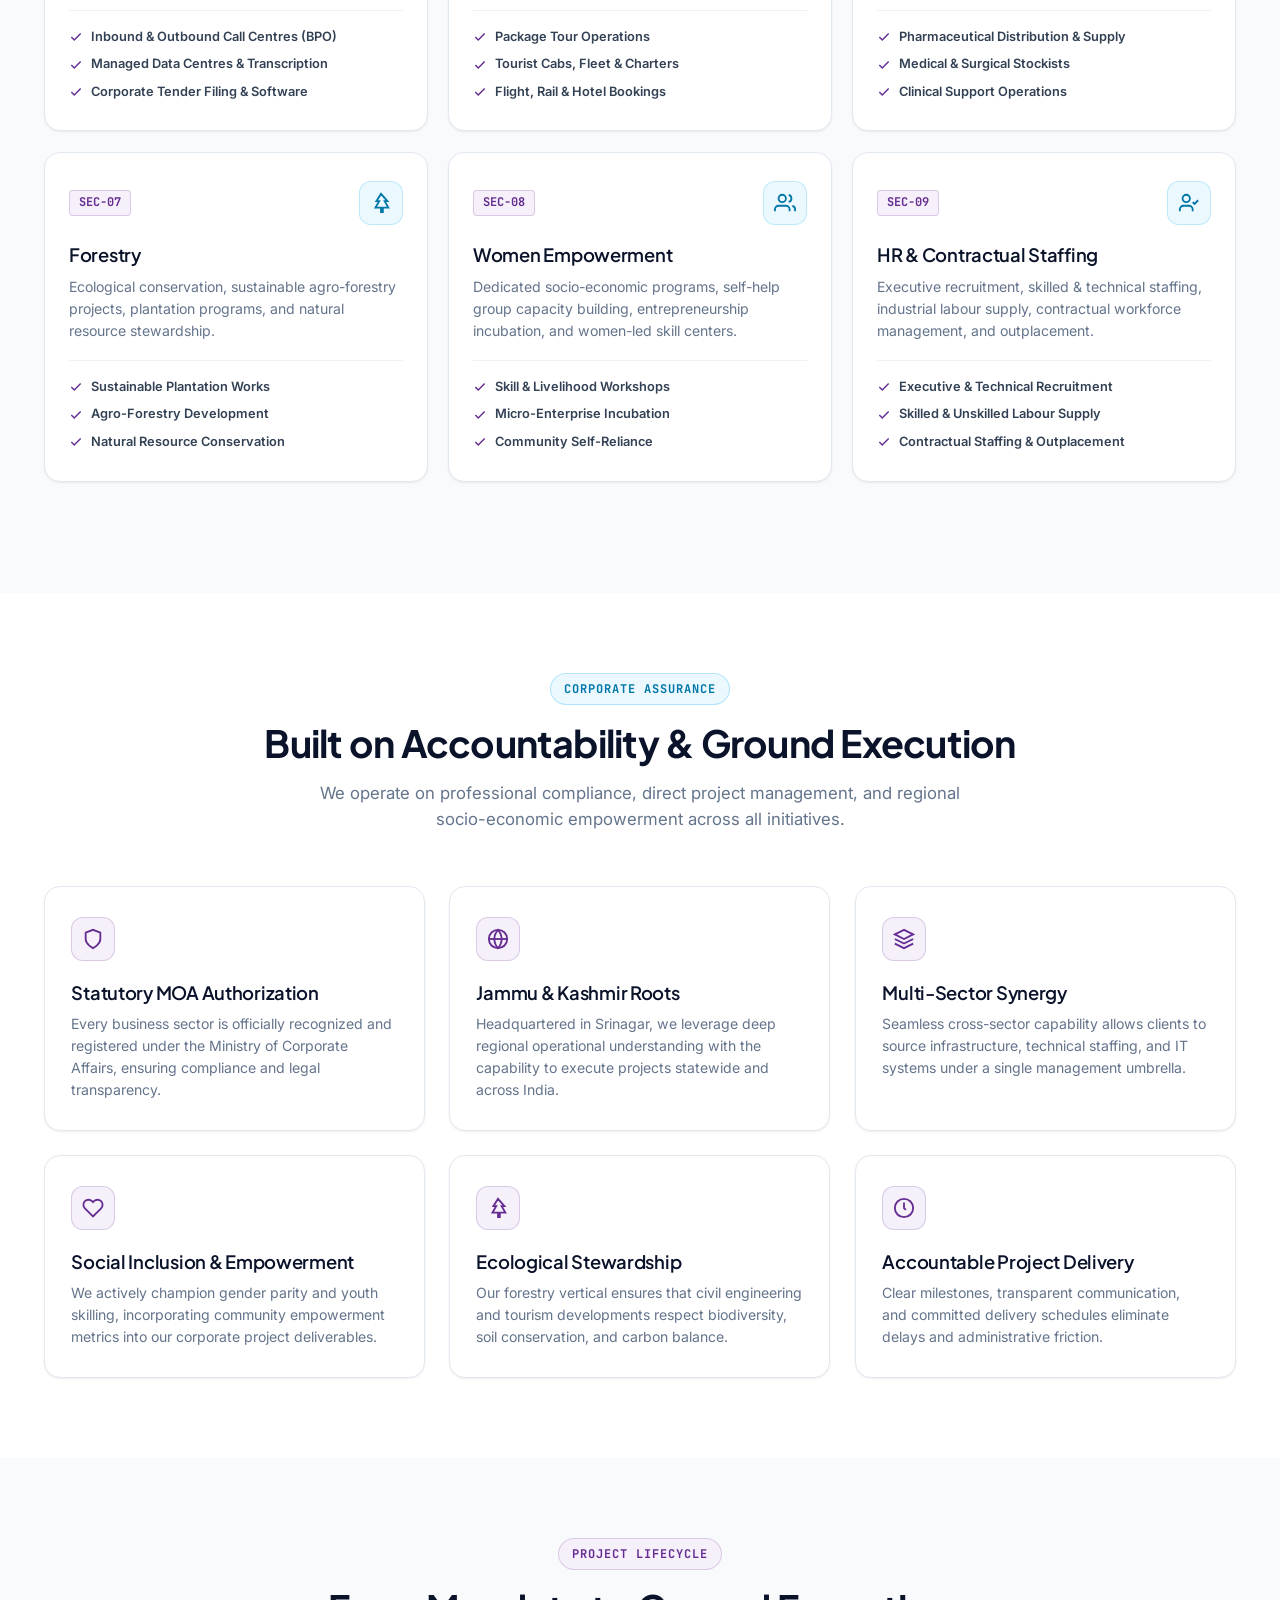
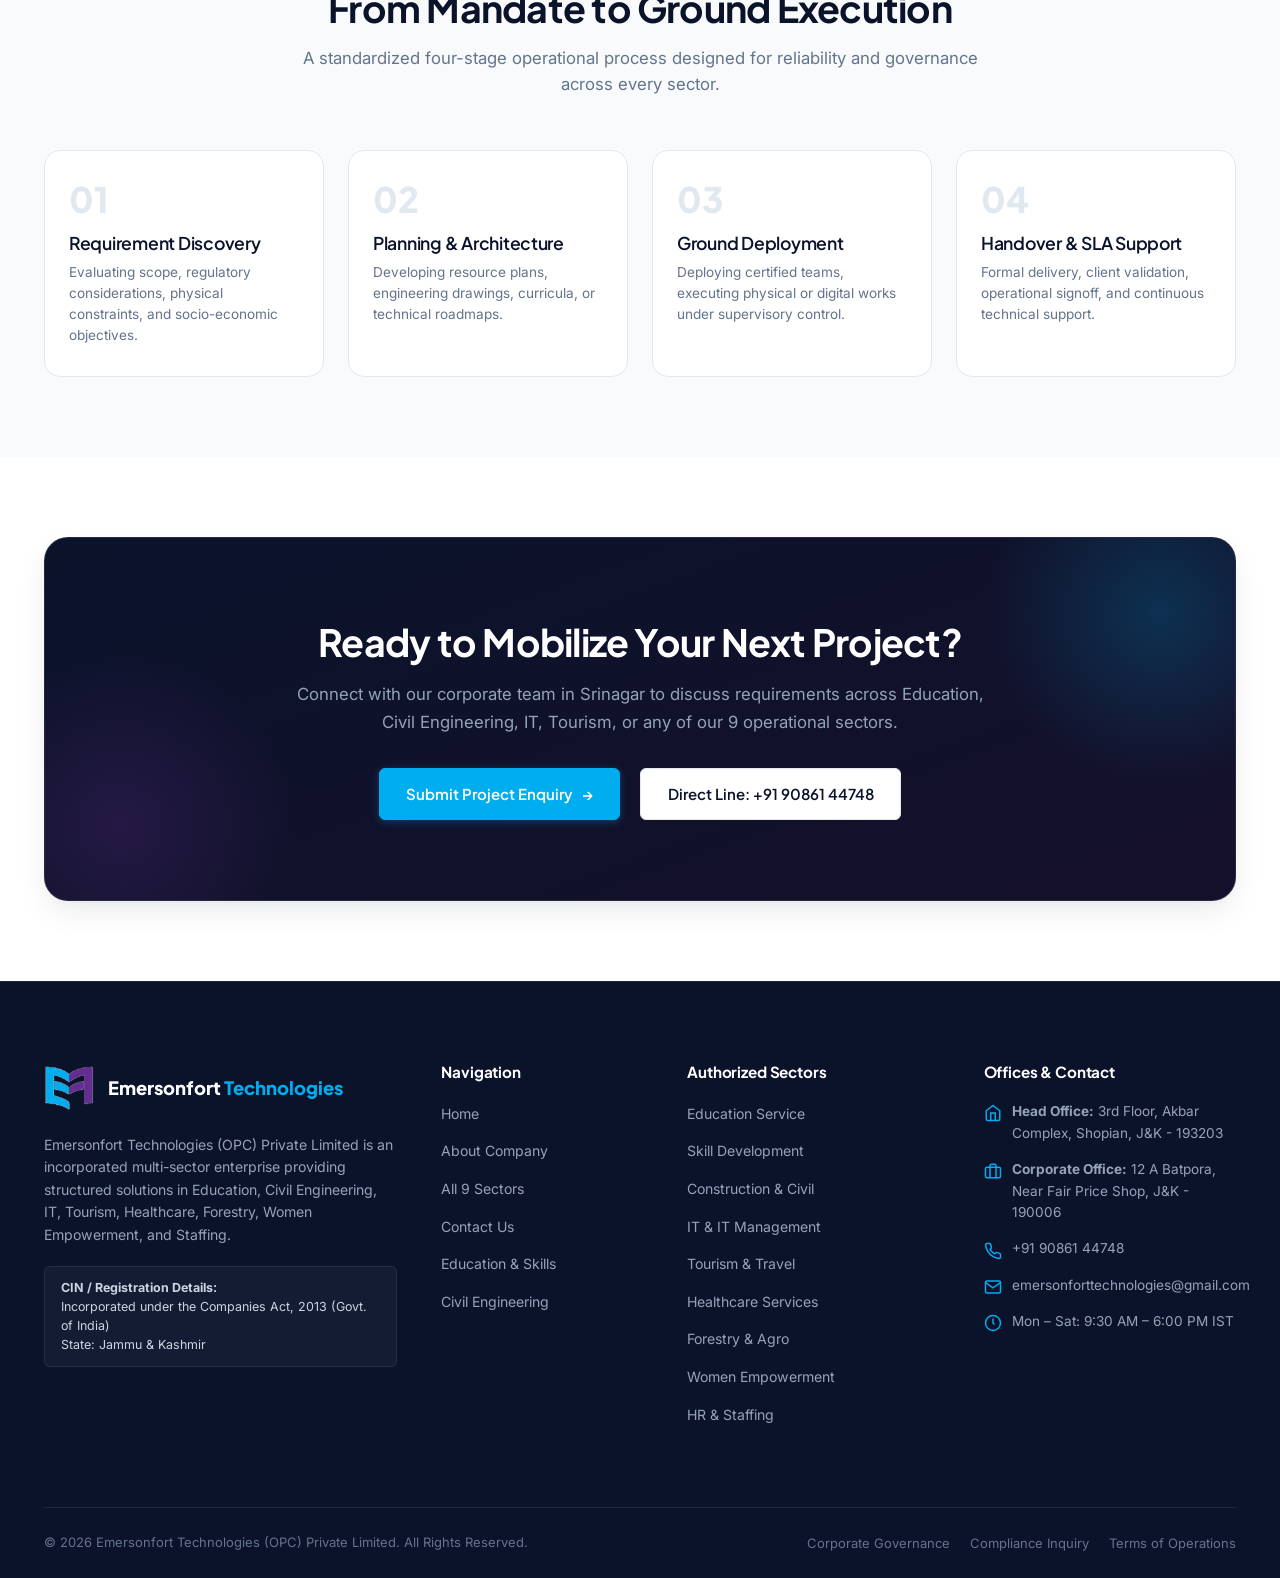
==== commit 627283ee: "Add 5 technical divisions (Electronics, Telecom, Electrical, PVC & Plumbing, IT Services) to homepag" ====
--- a/index.html
+++ b/index.html
@@ -157,9 +157,84 @@
           </div>
         </div>
 
-        <!-- Right Column: Petal Mosaic & Dal Lake Panoramic Visual -->
-        <div class="hero-visual-mockup-wrap" aria-label="Emersonfort Sectors Fan Mosaic">
-          <img src="assets/images/hero-mosaic-clean.png" alt="Emersonfort Multi-Sector Capabilities: Education, Infrastructure & IT, Tourism & Travel, Healthcare, Human Resources, Social Sector with Himalayan Dal Lake landscape" class="hero-visual-mockup-img">
+        <!-- Right Column: Petal Mosaic & Dal Lake Panoramic Visual with 5 Business Division Cards -->
+        <div class="hero-visual-mockup-wrap" aria-label="Emersonfort Sectors Fan Mosaic and Technical Divisions">
+          <div class="hero-stage-container" aria-label="Technical Infrastructure and Business Divisions">
+            <div class="hero-mosaic-image-card">
+              <img src="assets/images/hero-mosaic-clean.png" alt="Emersonfort Multi-Sector Capabilities: Education, Infrastructure & IT, Tourism & Travel, Healthcare, Human Resources, Social Sector with Himalayan Dal Lake landscape" class="hero-visual-mockup-img" loading="eager">
+            </div>
+
+            <!-- 5 Floating Division Cards Matching Edvak Business Divisions -->
+            <!-- Card 1: Electronics -->
+            <a href="services.html#sector-construction" class="hero-floating-card card-electronics" aria-label="Electronics Division">
+              <div class="floating-card-icon">
+                <svg width="16" height="16" viewBox="0 0 24 24" fill="none" stroke="currentColor" stroke-width="2.2" stroke-linecap="round" stroke-linejoin="round" aria-hidden="true"><rect x="4" y="4" width="16" height="16" rx="2"></rect><rect x="9" y="9" width="6" height="6"></rect><line x1="9" y1="1" x2="9" y2="4"></line><line x1="15" y1="1" x2="15" y2="4"></line><line x1="9" y1="20" x2="9" y2="23"></line><line x1="15" y1="20" x2="15" y2="23"></line><line x1="20" y1="9" x2="23" y2="9"></line><line x1="20" y1="14" x2="23" y2="14"></line><line x1="1" y1="9" x2="4" y2="9"></line><line x1="1" y1="14" x2="4" y2="14"></line></svg>
+              </div>
+              <div class="floating-card-text">
+                <span class="floating-card-title">Electronics</span>
+                <span class="floating-card-sub">CCTV &bull; Home Appliances &bull; Solar</span>
+              </div>
+              <div class="floating-card-arrow" aria-hidden="true">
+                <svg width="12" height="12" viewBox="0 0 24 24" fill="none" stroke="currentColor" stroke-width="2.5"><line x1="5" y1="12" x2="19" y2="12"></line><polyline points="12 5 19 12 12 19"></polyline></svg>
+              </div>
+            </a>
+
+            <!-- Card 2: Telecom -->
+            <a href="services.html#sector-it" class="hero-floating-card card-telecom" aria-label="Telecom Division">
+              <div class="floating-card-icon">
+                <svg width="16" height="16" viewBox="0 0 24 24" fill="none" stroke="currentColor" stroke-width="2.2" stroke-linecap="round" stroke-linejoin="round" aria-hidden="true"><path d="M4.93 4.93a10 10 0 0 1 14.14 0"></path><path d="M7.76 7.76a6 6 0 0 1 8.48 0"></path><circle cx="12" cy="12" r="2"></circle><path d="M12 14v8"></path></svg>
+              </div>
+              <div class="floating-card-text">
+                <span class="floating-card-title">Telecom</span>
+                <span class="floating-card-sub">Broadband &bull; Towers &bull; OFC &bull; Repairs</span>
+              </div>
+              <div class="floating-card-arrow" aria-hidden="true">
+                <svg width="12" height="12" viewBox="0 0 24 24" fill="none" stroke="currentColor" stroke-width="2.5"><line x1="5" y1="12" x2="19" y2="12"></line><polyline points="12 5 19 12 12 19"></polyline></svg>
+              </div>
+            </a>
+
+            <!-- Card 3: Electrical -->
+            <a href="services.html#sector-construction" class="hero-floating-card card-electrical" aria-label="Electrical Division">
+              <div class="floating-card-icon">
+                <svg width="16" height="16" viewBox="0 0 24 24" fill="none" stroke="currentColor" stroke-width="2.2" stroke-linecap="round" stroke-linejoin="round" aria-hidden="true"><polygon points="13 2 3 14 12 14 11 22 21 10 12 10 13 2"></polygon></svg>
+              </div>
+              <div class="floating-card-text">
+                <span class="floating-card-title">Electrical</span>
+                <span class="floating-card-sub">Wires &bull; Poles &bull; Equipment &bull; Contractors</span>
+              </div>
+              <div class="floating-card-arrow" aria-hidden="true">
+                <svg width="12" height="12" viewBox="0 0 24 24" fill="none" stroke="currentColor" stroke-width="2.5"><line x1="5" y1="12" x2="19" y2="12"></line><polyline points="12 5 19 12 12 19"></polyline></svg>
+              </div>
+            </a>
+
+            <!-- Card 4: PVC & Plumbing -->
+            <a href="services.html#sector-construction" class="hero-floating-card card-plumbing" aria-label="PVC and Plumbing Division">
+              <div class="floating-card-icon">
+                <svg width="16" height="16" viewBox="0 0 24 24" fill="none" stroke="currentColor" stroke-width="2.2" stroke-linecap="round" stroke-linejoin="round" aria-hidden="true"><path d="M12 2.69l5.66 5.66a8 8 0 1 1-11.31 0z"></path></svg>
+              </div>
+              <div class="floating-card-text">
+                <span class="floating-card-title">PVC &amp; Plumbing</span>
+                <span class="floating-card-sub">Manufacturers &bull; Contractors</span>
+              </div>
+              <div class="floating-card-arrow" aria-hidden="true">
+                <svg width="12" height="12" viewBox="0 0 24 24" fill="none" stroke="currentColor" stroke-width="2.5"><line x1="5" y1="12" x2="19" y2="12"></line><polyline points="12 5 19 12 12 19"></polyline></svg>
+              </div>
+            </a>
+
+            <!-- Card 5: IT Services -->
+            <a href="services.html#sector-it" class="hero-floating-card card-it-services" aria-label="IT Services Division">
+              <div class="floating-card-icon">
+                <svg width="16" height="16" viewBox="0 0 24 24" fill="none" stroke="currentColor" stroke-width="2.2" stroke-linecap="round" stroke-linejoin="round" aria-hidden="true"><rect x="2" y="3" width="20" height="14" rx="2"></rect><line x1="8" y1="21" x2="16" y2="21"></line><line x1="12" y1="17" x2="12" y2="21"></line></svg>
+              </div>
+              <div class="floating-card-text">
+                <span class="floating-card-title">IT Services</span>
+                <span class="floating-card-sub">IT Services</span>
+              </div>
+              <div class="floating-card-arrow" aria-hidden="true">
+                <svg width="12" height="12" viewBox="0 0 24 24" fill="none" stroke="currentColor" stroke-width="2.5"><line x1="5" y1="12" x2="19" y2="12"></line><polyline points="12 5 19 12 12 19"></polyline></svg>
+              </div>
+            </a>
+          </div>
         </div>
       </div>
     </section>
--- a/css/style.css
+++ b/css/style.css
@@ -609,13 +609,30 @@
   background-color: #E2E8F0;
 }
 
-/* Right Column: Petal Mosaic & Dal Lake Visual (Seamlessly Blended) */
+/* Right Column: Petal Mosaic & Dal Lake Visual with 5 Interactive Divisions */
 .hero-visual-mockup-wrap {
   display: flex;
   align-items: center;
   justify-content: center;
   position: relative;
   width: 100%;
+}
+
+.hero-stage-container {
+  position: relative;
+  width: 100%;
+  min-height: 520px;
+  display: flex;
+  align-items: center;
+  justify-content: center;
+}
+
+.hero-mosaic-image-card {
+  position: relative;
+  width: 100%;
+  display: flex;
+  align-items: center;
+  justify-content: center;
 }
 
 .hero-visual-mockup-img {
@@ -638,6 +655,153 @@
   transform: scale(1.015);
 }
 
+/* 5 Floating / Interactive Division Cards Matching Edvak */
+.hero-floating-card {
+  position: absolute;
+  z-index: 5;
+  background: rgba(255, 255, 255, 0.95);
+  backdrop-filter: blur(12px);
+  -webkit-backdrop-filter: blur(12px);
+  border: 1px solid rgba(226, 232, 240, 0.95);
+  border-radius: 12px;
+  padding: 0.62rem 0.95rem;
+  box-shadow: 0 10px 24px -4px rgba(11, 19, 43, 0.1), 0 3px 8px rgba(11, 19, 43, 0.04);
+  display: inline-flex;
+  align-items: center;
+  gap: 0.75rem;
+  cursor: pointer;
+  text-decoration: none;
+  opacity: 0;
+  animation: heroCardAppear 650ms cubic-bezier(0.16, 1, 0.3, 1) forwards;
+  transition: transform 240ms cubic-bezier(0.16, 1, 0.3, 1),
+              box-shadow 240ms cubic-bezier(0.16, 1, 0.3, 1),
+              border-color 240ms ease;
+}
+
+@keyframes heroCardAppear {
+  from {
+    opacity: 0;
+    transform: translateY(14px);
+  }
+  to {
+    opacity: 1;
+    transform: translateY(0);
+  }
+}
+
+.hero-floating-card:hover {
+  transform: translateY(-4px);
+  border-color: rgba(0, 173, 239, 0.5);
+  box-shadow: 0 16px 32px -4px rgba(0, 173, 239, 0.22), 0 4px 12px rgba(11, 19, 43, 0.08);
+}
+
+.floating-card-icon {
+  width: 36px;
+  height: 36px;
+  border-radius: 10px;
+  background-color: #E0F4FD;
+  color: #00ADEF;
+  display: flex;
+  align-items: center;
+  justify-content: center;
+  flex-shrink: 0;
+  border: 1px solid rgba(0, 173, 239, 0.2);
+  transition: background-color 200ms ease, color 200ms ease;
+}
+
+.card-telecom .floating-card-icon,
+.card-plumbing .floating-card-icon {
+  background-color: #F3E8FF;
+  color: #652D92;
+  border-color: rgba(101, 45, 146, 0.2);
+}
+
+.floating-card-text {
+  display: flex;
+  flex-direction: column;
+  line-height: 1.25;
+}
+
+.floating-card-title {
+  font-family: var(--font-heading);
+  font-size: 0.85rem;
+  font-weight: 700;
+  color: #0B132B;
+  white-space: nowrap;
+}
+
+.floating-card-sub {
+  font-size: 0.72rem;
+  font-weight: 500;
+  color: #64748B;
+  white-space: nowrap;
+  margin-top: 1px;
+}
+
+.floating-card-arrow {
+  width: 24px;
+  height: 24px;
+  border-radius: 50%;
+  border: 1.5px solid #CBD5E1;
+  background-color: #FFFFFF;
+  color: #00ADEF;
+  display: flex;
+  align-items: center;
+  justify-content: center;
+  margin-left: 0.35rem;
+  flex-shrink: 0;
+  transition: border-color 240ms ease, background-color 240ms ease, transform 240ms cubic-bezier(0.16, 1, 0.3, 1), color 240ms ease;
+}
+
+.card-telecom .floating-card-arrow,
+.card-plumbing .floating-card-arrow {
+  color: #652D92;
+}
+
+.hero-floating-card:hover .floating-card-arrow {
+  border-color: #00ADEF;
+  background-color: #E0F4FD;
+  transform: translateX(3px);
+}
+
+.card-telecom:hover .floating-card-arrow,
+.card-plumbing:hover .floating-card-arrow {
+  border-color: #652D92;
+  background-color: #F3E8FF;
+}
+
+/* Staggered Floating Positions on Desktop */
+.card-electronics {
+  top: 15px;
+  left: -10px;
+  animation-delay: 140ms;
+}
+
+.card-telecom {
+  top: 190px;
+  left: -25px;
+  animation-delay: 260ms;
+}
+
+.card-electrical {
+  top: 25px;
+  right: -10px;
+  animation-delay: 380ms;
+}
+
+.card-plumbing {
+  top: 215px;
+  right: -15px;
+  animation-delay: 500ms;
+}
+
+.card-it-services {
+  bottom: 12px;
+  left: 20%;
+  animation-delay: 620ms;
+  border-color: rgba(0, 173, 239, 0.35);
+}
+
 /* --- 8. SECTION: 9 CORE BUSINESS SECTORS (INTERACTIVE HUB) --- */
 .sectors-hub-section {
   position: relative;
--- a/css/responsive.css
+++ b/css/responsive.css
@@ -56,6 +56,42 @@
 
   .hero-stat-row-mockup {
     justify-content: center;
+  }
+
+  .hero-stage-container {
+    min-height: auto;
+    display: flex;
+    flex-direction: column;
+    align-items: center;
+    gap: 0.75rem;
+    width: 100%;
+    max-width: 560px;
+    margin: 0 auto;
+  }
+
+  .hero-mosaic-image-card {
+    margin-bottom: 0.5rem;
+    width: 100%;
+  }
+
+  .hero-floating-card {
+    position: static !important;
+    transform: none !important;
+    animation: none !important;
+    opacity: 1 !important;
+    width: 100% !important;
+    max-width: 100% !important;
+    display: flex !important;
+    align-items: center;
+    justify-content: space-between;
+    padding: 0.75rem 1rem;
+    box-shadow: 0 4px 12px rgba(11, 19, 43, 0.06);
+    background: #FFFFFF;
+  }
+
+  .hero-floating-card .floating-card-text {
+    flex: 1;
+    margin-left: 0.75rem;
   }
 
   .sectors-nav-grid {
@@ -456,4 +492,19 @@
     flex-direction: column;
     align-items: flex-start;
   }
+
+  .hero-floating-card {
+    padding: 0.65rem 0.85rem;
+    gap: 0.5rem;
+  }
+
+  .floating-card-title {
+    font-size: 0.825rem;
+  }
+
+  .floating-card-sub {
+    font-size: 0.68rem;
+    white-space: normal;
+    line-height: 1.3;
+  }
 }
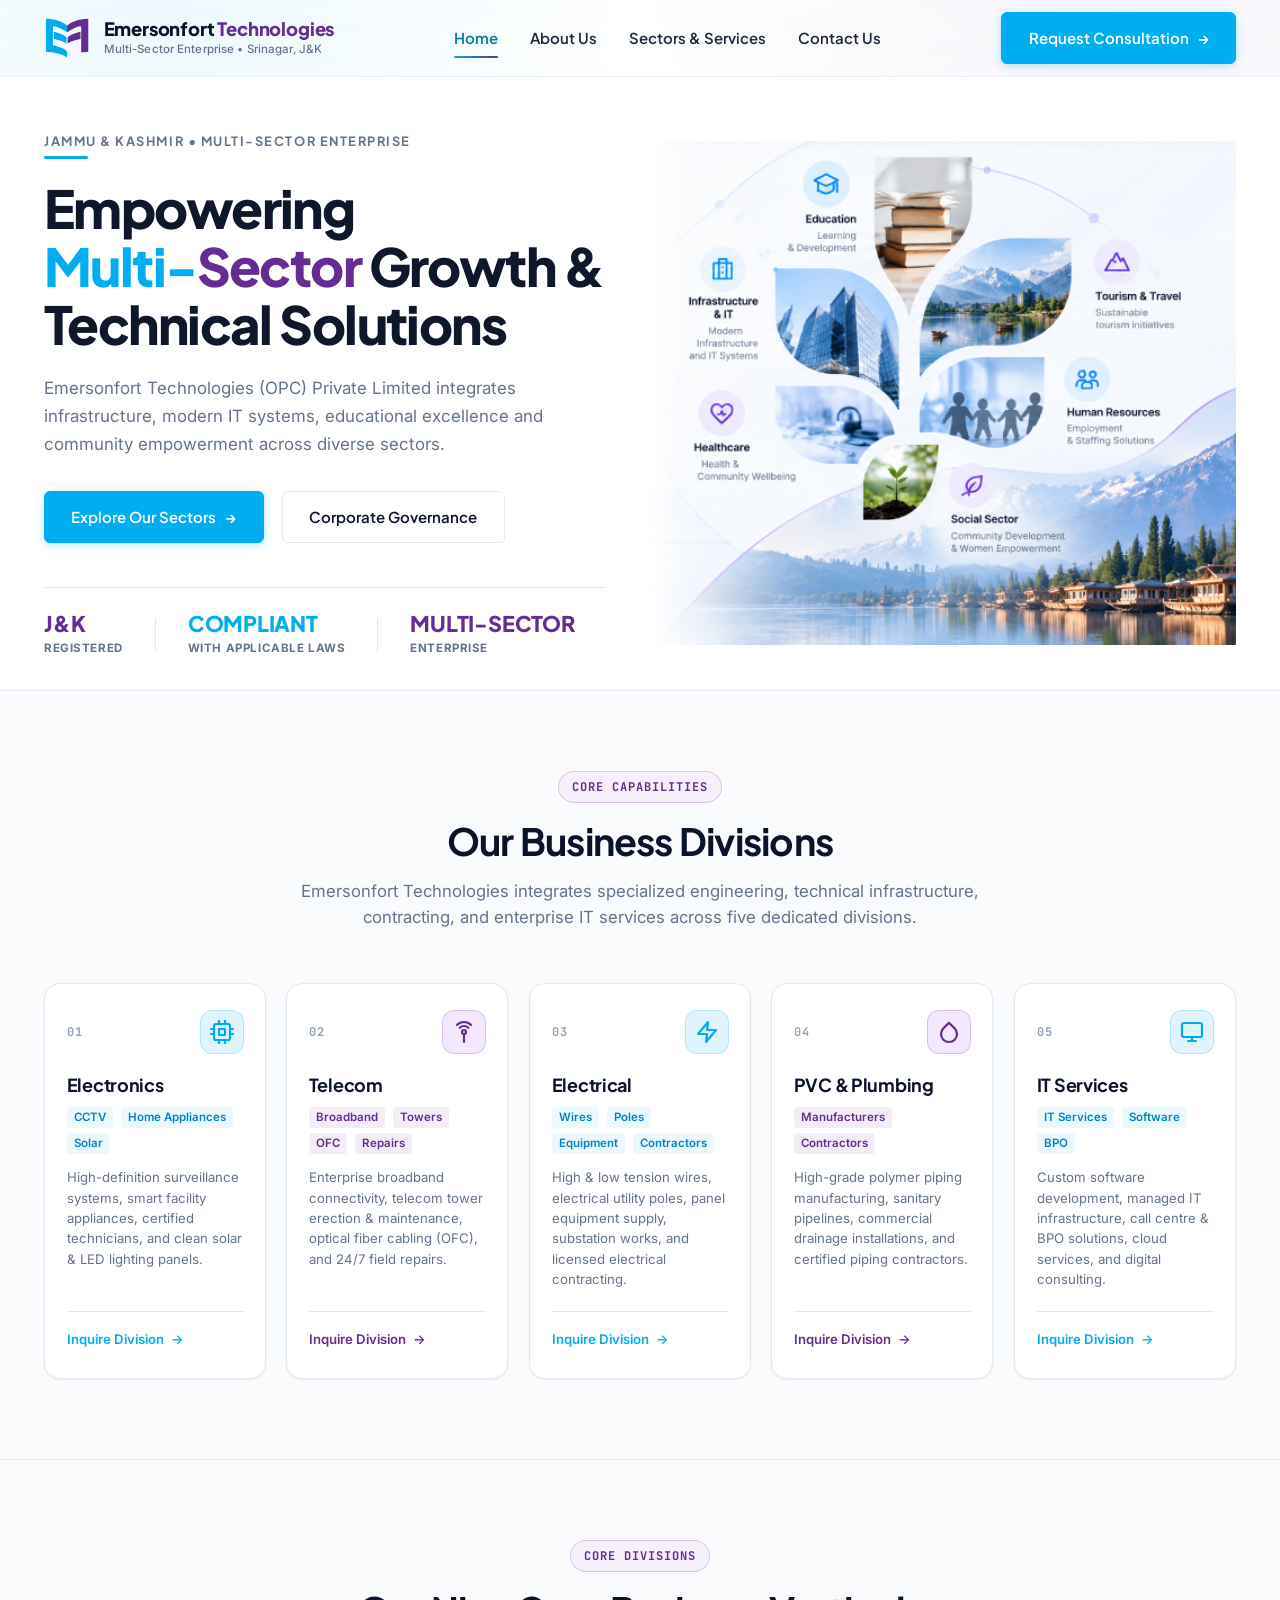
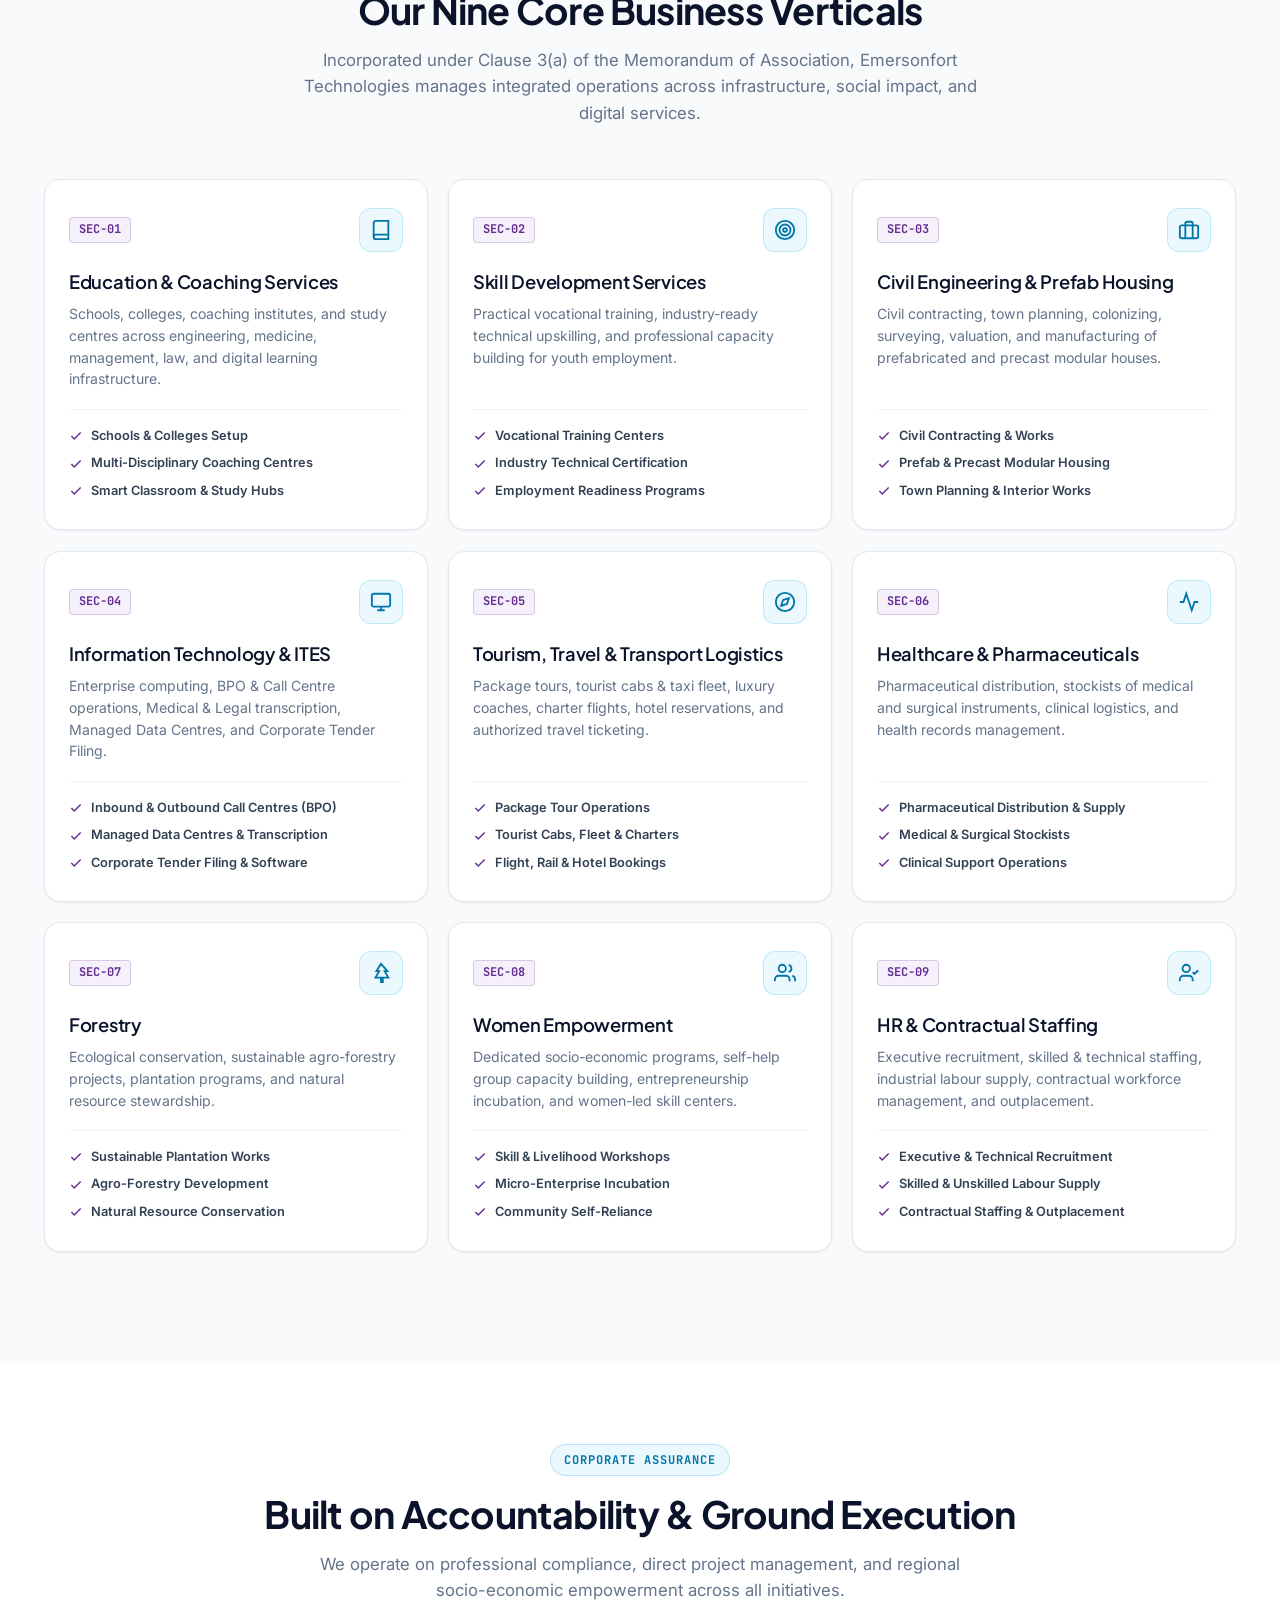
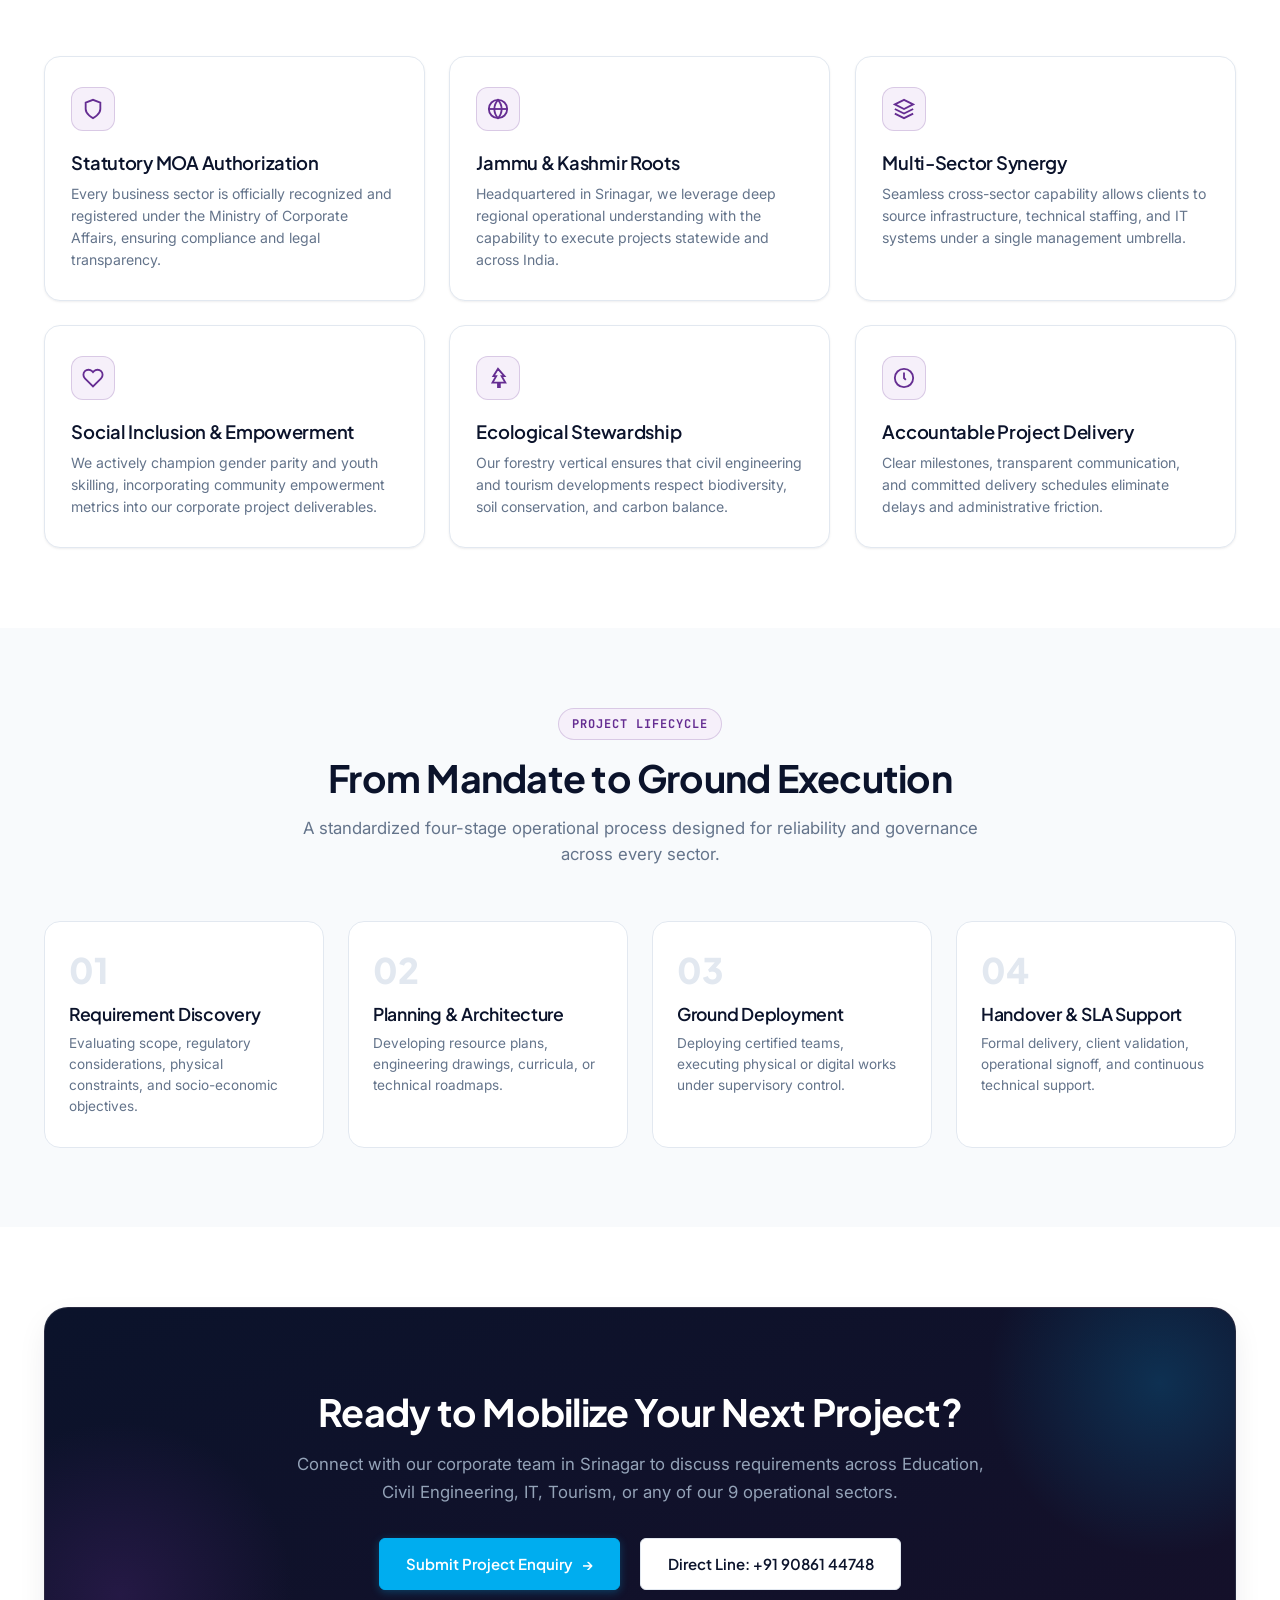
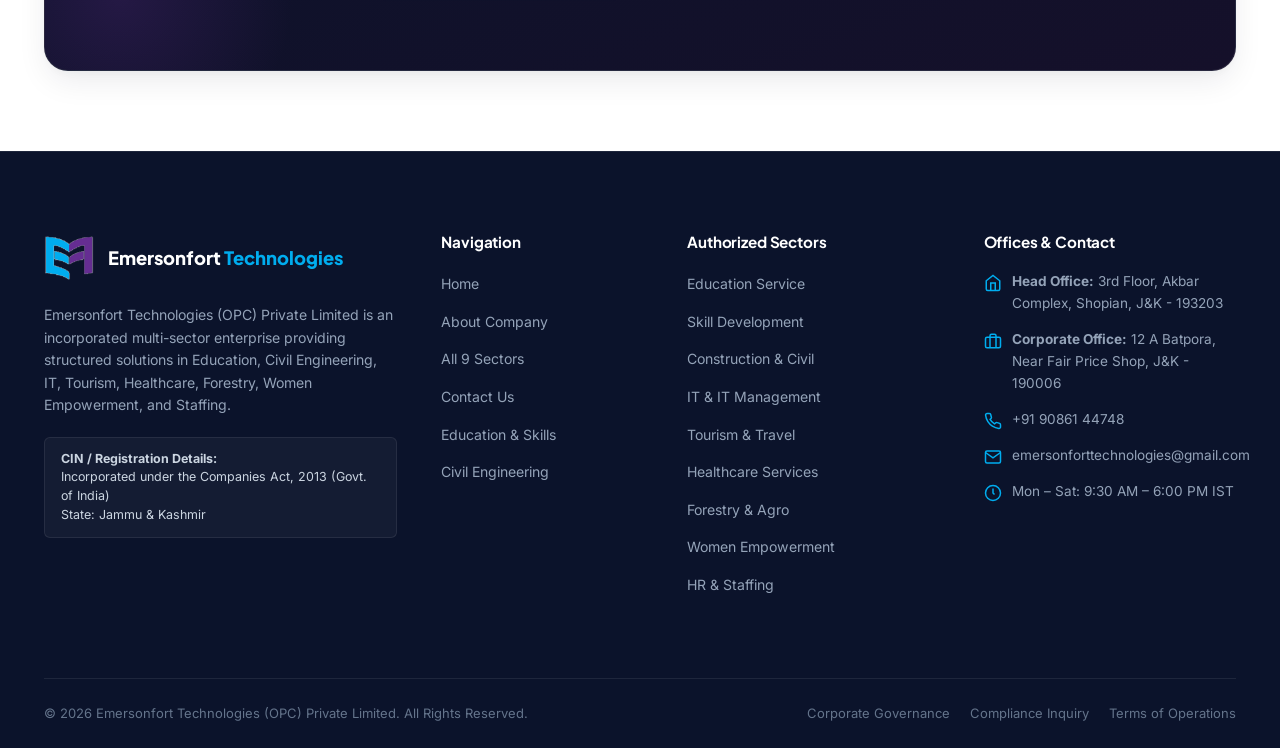
==== commit a81a4e08: "Remove cards from hero image and add 5 technical divisions as a separate dedicated section" ====
--- a/index.html
+++ b/index.html
@@ -157,90 +157,170 @@
           </div>
         </div>
 
-        <!-- Right Column: Petal Mosaic & Dal Lake Panoramic Visual with 5 Business Division Cards -->
-        <div class="hero-visual-mockup-wrap" aria-label="Emersonfort Sectors Fan Mosaic and Technical Divisions">
-          <div class="hero-stage-container" aria-label="Technical Infrastructure and Business Divisions">
-            <div class="hero-mosaic-image-card">
-              <img src="assets/images/hero-mosaic-clean.png" alt="Emersonfort Multi-Sector Capabilities: Education, Infrastructure & IT, Tourism & Travel, Healthcare, Human Resources, Social Sector with Himalayan Dal Lake landscape" class="hero-visual-mockup-img" loading="eager">
-            </div>
-
-            <!-- 5 Floating Division Cards Matching Edvak Business Divisions -->
-            <!-- Card 1: Electronics -->
-            <a href="services.html#sector-construction" class="hero-floating-card card-electronics" aria-label="Electronics Division">
-              <div class="floating-card-icon">
-                <svg width="16" height="16" viewBox="0 0 24 24" fill="none" stroke="currentColor" stroke-width="2.2" stroke-linecap="round" stroke-linejoin="round" aria-hidden="true"><rect x="4" y="4" width="16" height="16" rx="2"></rect><rect x="9" y="9" width="6" height="6"></rect><line x1="9" y1="1" x2="9" y2="4"></line><line x1="15" y1="1" x2="15" y2="4"></line><line x1="9" y1="20" x2="9" y2="23"></line><line x1="15" y1="20" x2="15" y2="23"></line><line x1="20" y1="9" x2="23" y2="9"></line><line x1="20" y1="14" x2="23" y2="14"></line><line x1="1" y1="9" x2="4" y2="9"></line><line x1="1" y1="14" x2="4" y2="14"></line></svg>
-              </div>
-              <div class="floating-card-text">
-                <span class="floating-card-title">Electronics</span>
-                <span class="floating-card-sub">CCTV &bull; Home Appliances &bull; Solar</span>
-              </div>
-              <div class="floating-card-arrow" aria-hidden="true">
-                <svg width="12" height="12" viewBox="0 0 24 24" fill="none" stroke="currentColor" stroke-width="2.5"><line x1="5" y1="12" x2="19" y2="12"></line><polyline points="12 5 19 12 12 19"></polyline></svg>
-              </div>
-            </a>
-
-            <!-- Card 2: Telecom -->
-            <a href="services.html#sector-it" class="hero-floating-card card-telecom" aria-label="Telecom Division">
-              <div class="floating-card-icon">
-                <svg width="16" height="16" viewBox="0 0 24 24" fill="none" stroke="currentColor" stroke-width="2.2" stroke-linecap="round" stroke-linejoin="round" aria-hidden="true"><path d="M4.93 4.93a10 10 0 0 1 14.14 0"></path><path d="M7.76 7.76a6 6 0 0 1 8.48 0"></path><circle cx="12" cy="12" r="2"></circle><path d="M12 14v8"></path></svg>
-              </div>
-              <div class="floating-card-text">
-                <span class="floating-card-title">Telecom</span>
-                <span class="floating-card-sub">Broadband &bull; Towers &bull; OFC &bull; Repairs</span>
-              </div>
-              <div class="floating-card-arrow" aria-hidden="true">
-                <svg width="12" height="12" viewBox="0 0 24 24" fill="none" stroke="currentColor" stroke-width="2.5"><line x1="5" y1="12" x2="19" y2="12"></line><polyline points="12 5 19 12 12 19"></polyline></svg>
-              </div>
-            </a>
-
-            <!-- Card 3: Electrical -->
-            <a href="services.html#sector-construction" class="hero-floating-card card-electrical" aria-label="Electrical Division">
-              <div class="floating-card-icon">
-                <svg width="16" height="16" viewBox="0 0 24 24" fill="none" stroke="currentColor" stroke-width="2.2" stroke-linecap="round" stroke-linejoin="round" aria-hidden="true"><polygon points="13 2 3 14 12 14 11 22 21 10 12 10 13 2"></polygon></svg>
-              </div>
-              <div class="floating-card-text">
-                <span class="floating-card-title">Electrical</span>
-                <span class="floating-card-sub">Wires &bull; Poles &bull; Equipment &bull; Contractors</span>
-              </div>
-              <div class="floating-card-arrow" aria-hidden="true">
-                <svg width="12" height="12" viewBox="0 0 24 24" fill="none" stroke="currentColor" stroke-width="2.5"><line x1="5" y1="12" x2="19" y2="12"></line><polyline points="12 5 19 12 12 19"></polyline></svg>
-              </div>
-            </a>
-
-            <!-- Card 4: PVC & Plumbing -->
-            <a href="services.html#sector-construction" class="hero-floating-card card-plumbing" aria-label="PVC and Plumbing Division">
-              <div class="floating-card-icon">
-                <svg width="16" height="16" viewBox="0 0 24 24" fill="none" stroke="currentColor" stroke-width="2.2" stroke-linecap="round" stroke-linejoin="round" aria-hidden="true"><path d="M12 2.69l5.66 5.66a8 8 0 1 1-11.31 0z"></path></svg>
-              </div>
-              <div class="floating-card-text">
-                <span class="floating-card-title">PVC &amp; Plumbing</span>
-                <span class="floating-card-sub">Manufacturers &bull; Contractors</span>
-              </div>
-              <div class="floating-card-arrow" aria-hidden="true">
-                <svg width="12" height="12" viewBox="0 0 24 24" fill="none" stroke="currentColor" stroke-width="2.5"><line x1="5" y1="12" x2="19" y2="12"></line><polyline points="12 5 19 12 12 19"></polyline></svg>
-              </div>
-            </a>
-
-            <!-- Card 5: IT Services -->
-            <a href="services.html#sector-it" class="hero-floating-card card-it-services" aria-label="IT Services Division">
-              <div class="floating-card-icon">
-                <svg width="16" height="16" viewBox="0 0 24 24" fill="none" stroke="currentColor" stroke-width="2.2" stroke-linecap="round" stroke-linejoin="round" aria-hidden="true"><rect x="2" y="3" width="20" height="14" rx="2"></rect><line x1="8" y1="21" x2="16" y2="21"></line><line x1="12" y1="17" x2="12" y2="21"></line></svg>
-              </div>
-              <div class="floating-card-text">
-                <span class="floating-card-title">IT Services</span>
-                <span class="floating-card-sub">IT Services</span>
-              </div>
-              <div class="floating-card-arrow" aria-hidden="true">
-                <svg width="12" height="12" viewBox="0 0 24 24" fill="none" stroke="currentColor" stroke-width="2.5"><line x1="5" y1="12" x2="19" y2="12"></line><polyline points="12 5 19 12 12 19"></polyline></svg>
-              </div>
-            </a>
-          </div>
+        <!-- Right Column: Petal Mosaic & Dal Lake Panoramic Visual -->
+        <div class="hero-visual-mockup-wrap" aria-label="Emersonfort Sectors Fan Mosaic">
+          <img src="assets/images/hero-mosaic-clean.png" alt="Emersonfort Multi-Sector Capabilities: Education, Infrastructure & IT, Tourism & Travel, Healthcare, Human Resources, Social Sector with Himalayan Dal Lake landscape" class="hero-visual-mockup-img">
         </div>
       </div>
     </section>
 
     <!-- ==========================================================================
-         SECTION 2: OUR 9 BUSINESS SECTORS (OFFICIAL MOA PILLARS)
+         SECTION 2: OUR FIVE TECHNICAL & INFRASTRUCTURE DIVISIONS
+         Dedicated Technical Infrastructure & Engineering Hub
+         ========================================================================== -->
+    <section class="section technical-divisions-section" id="technical-divisions-section" aria-labelledby="divisions-heading">
+      <div class="container">
+        <div class="section-header text-center">
+          <span class="section-tag">Core Capabilities</span>
+          <h2 id="divisions-heading" class="section-title">Our Business Divisions</h2>
+          <p class="section-description">
+            Emersonfort Technologies integrates specialized engineering, technical infrastructure, contracting, and enterprise IT services across five dedicated divisions.
+          </p>
+        </div>
+
+        <div class="tech-divisions-grid">
+          <!-- Division 1: Electronics -->
+          <div class="tech-division-card theme-cyan reveal-on-scroll">
+            <div class="tech-division-top">
+              <span class="tech-division-num">01</span>
+              <div class="tech-division-icon" aria-hidden="true">
+                <svg width="24" height="24" viewBox="0 0 24 24" fill="none" stroke="currentColor" stroke-width="2.2" stroke-linecap="round" stroke-linejoin="round"><rect x="4" y="4" width="16" height="16" rx="2"></rect><rect x="9" y="9" width="6" height="6"></rect><line x1="9" y1="1" x2="9" y2="4"></line><line x1="15" y1="1" x2="15" y2="4"></line><line x1="9" y1="20" x2="9" y2="23"></line><line x1="15" y1="20" x2="15" y2="23"></line><line x1="20" y1="9" x2="23" y2="9"></line><line x1="20" y1="14" x2="23" y2="14"></line><line x1="1" y1="9" x2="4" y2="9"></line><line x1="1" y1="14" x2="4" y2="14"></line></svg>
+              </div>
+            </div>
+            <h3 class="tech-division-title">Electronics</h3>
+            <div class="tech-division-scope">
+              <span class="scope-tag">CCTV</span>
+              <span class="scope-sep">&bull;</span>
+              <span class="scope-tag">Home Appliances</span>
+              <span class="scope-sep">&bull;</span>
+              <span class="scope-tag">Solar</span>
+            </div>
+            <p class="tech-division-desc">
+              High-definition surveillance systems, smart facility appliances, certified technicians, and clean solar &amp; LED lighting panels.
+            </p>
+            <div class="tech-division-footer">
+              <a href="contact.html?division=electronics" class="tech-division-link">
+                <span>Inquire Division</span>
+                <span class="link-arrow">&rarr;</span>
+              </a>
+            </div>
+          </div>
+
+          <!-- Division 2: Telecom -->
+          <div class="tech-division-card theme-purple reveal-on-scroll">
+            <div class="tech-division-top">
+              <span class="tech-division-num">02</span>
+              <div class="tech-division-icon" aria-hidden="true">
+                <svg width="24" height="24" viewBox="0 0 24 24" fill="none" stroke="currentColor" stroke-width="2.2" stroke-linecap="round" stroke-linejoin="round"><path d="M4.93 4.93a10 10 0 0 1 14.14 0"></path><path d="M7.76 7.76a6 6 0 0 1 8.48 0"></path><circle cx="12" cy="12" r="2"></circle><path d="M12 14v8"></path></svg>
+              </div>
+            </div>
+            <h3 class="tech-division-title">Telecom</h3>
+            <div class="tech-division-scope">
+              <span class="scope-tag">Broadband</span>
+              <span class="scope-sep">&bull;</span>
+              <span class="scope-tag">Towers</span>
+              <span class="scope-sep">&bull;</span>
+              <span class="scope-tag">OFC</span>
+              <span class="scope-sep">&bull;</span>
+              <span class="scope-tag">Repairs</span>
+            </div>
+            <p class="tech-division-desc">
+              Enterprise broadband connectivity, telecom tower erection &amp; maintenance, optical fiber cabling (OFC), and 24/7 field repairs.
+            </p>
+            <div class="tech-division-footer">
+              <a href="contact.html?division=telecom" class="tech-division-link">
+                <span>Inquire Division</span>
+                <span class="link-arrow">&rarr;</span>
+              </a>
+            </div>
+          </div>
+
+          <!-- Division 3: Electrical -->
+          <div class="tech-division-card theme-cyan reveal-on-scroll">
+            <div class="tech-division-top">
+              <span class="tech-division-num">03</span>
+              <div class="tech-division-icon" aria-hidden="true">
+                <svg width="24" height="24" viewBox="0 0 24 24" fill="none" stroke="currentColor" stroke-width="2.2" stroke-linecap="round" stroke-linejoin="round"><polygon points="13 2 3 14 12 14 11 22 21 10 12 10 13 2"></polygon></svg>
+              </div>
+            </div>
+            <h3 class="tech-division-title">Electrical</h3>
+            <div class="tech-division-scope">
+              <span class="scope-tag">Wires</span>
+              <span class="scope-sep">&bull;</span>
+              <span class="scope-tag">Poles</span>
+              <span class="scope-sep">&bull;</span>
+              <span class="scope-tag">Equipment</span>
+              <span class="scope-sep">&bull;</span>
+              <span class="scope-tag">Contractors</span>
+            </div>
+            <p class="tech-division-desc">
+              High &amp; low tension wires, electrical utility poles, panel equipment supply, substation works, and licensed electrical contracting.
+            </p>
+            <div class="tech-division-footer">
+              <a href="contact.html?division=electrical" class="tech-division-link">
+                <span>Inquire Division</span>
+                <span class="link-arrow">&rarr;</span>
+              </a>
+            </div>
+          </div>
+
+          <!-- Division 4: PVC & Plumbing -->
+          <div class="tech-division-card theme-purple reveal-on-scroll">
+            <div class="tech-division-top">
+              <span class="tech-division-num">04</span>
+              <div class="tech-division-icon" aria-hidden="true">
+                <svg width="24" height="24" viewBox="0 0 24 24" fill="none" stroke="currentColor" stroke-width="2.2" stroke-linecap="round" stroke-linejoin="round"><path d="M12 2.69l5.66 5.66a8 8 0 1 1-11.31 0z"></path></svg>
+              </div>
+            </div>
+            <h3 class="tech-division-title">PVC &amp; Plumbing</h3>
+            <div class="tech-division-scope">
+              <span class="scope-tag">Manufacturers</span>
+              <span class="scope-sep">&bull;</span>
+              <span class="scope-tag">Contractors</span>
+            </div>
+            <p class="tech-division-desc">
+              High-grade polymer piping manufacturing, sanitary pipelines, commercial drainage installations, and certified piping contractors.
+            </p>
+            <div class="tech-division-footer">
+              <a href="contact.html?division=plumbing" class="tech-division-link">
+                <span>Inquire Division</span>
+                <span class="link-arrow">&rarr;</span>
+              </a>
+            </div>
+          </div>
+
+          <!-- Division 5: IT Services -->
+          <div class="tech-division-card theme-cyan reveal-on-scroll">
+            <div class="tech-division-top">
+              <span class="tech-division-num">05</span>
+              <div class="tech-division-icon" aria-hidden="true">
+                <svg width="24" height="24" viewBox="0 0 24 24" fill="none" stroke="currentColor" stroke-width="2.2" stroke-linecap="round" stroke-linejoin="round"><rect x="2" y="3" width="20" height="14" rx="2"></rect><line x1="8" y1="21" x2="16" y2="21"></line><line x1="12" y1="17" x2="12" y2="21"></line></svg>
+              </div>
+            </div>
+            <h3 class="tech-division-title">IT Services</h3>
+            <div class="tech-division-scope">
+              <span class="scope-tag">IT Services</span>
+              <span class="scope-sep">&bull;</span>
+              <span class="scope-tag">Software</span>
+              <span class="scope-sep">&bull;</span>
+              <span class="scope-tag">BPO</span>
+            </div>
+            <p class="tech-division-desc">
+              Custom software development, managed IT infrastructure, call centre &amp; BPO solutions, cloud services, and digital consulting.
+            </p>
+            <div class="tech-division-footer">
+              <a href="contact.html?division=it" class="tech-division-link">
+                <span>Inquire Division</span>
+                <span class="link-arrow">&rarr;</span>
+              </a>
+            </div>
+          </div>
+        </div>
+      </div>
+    </section>
+
+    <!-- ==========================================================================
+         SECTION 3: OUR 9 BUSINESS SECTORS (OFFICIAL MOA PILLARS)
          ========================================================================== -->
     <section class="section section-alt sectors-hub-section" id="sectors-section" aria-labelledby="sectors-heading">
       <div class="container">
--- a/css/style.css
+++ b/css/style.css
@@ -609,30 +609,13 @@
   background-color: #E2E8F0;
 }
 
-/* Right Column: Petal Mosaic & Dal Lake Visual with 5 Interactive Divisions */
+/* Right Column: Petal Mosaic & Dal Lake Visual (Clean & Seamless) */
 .hero-visual-mockup-wrap {
   display: flex;
   align-items: center;
   justify-content: center;
   position: relative;
   width: 100%;
-}
-
-.hero-stage-container {
-  position: relative;
-  width: 100%;
-  min-height: 520px;
-  display: flex;
-  align-items: center;
-  justify-content: center;
-}
-
-.hero-mosaic-image-card {
-  position: relative;
-  width: 100%;
-  display: flex;
-  align-items: center;
-  justify-content: center;
 }
 
 .hero-visual-mockup-img {
@@ -655,151 +638,175 @@
   transform: scale(1.015);
 }
 
-/* 5 Floating / Interactive Division Cards Matching Edvak */
-.hero-floating-card {
-  position: absolute;
-  z-index: 5;
-  background: rgba(255, 255, 255, 0.95);
-  backdrop-filter: blur(12px);
-  -webkit-backdrop-filter: blur(12px);
-  border: 1px solid rgba(226, 232, 240, 0.95);
+/* ==========================================================================
+   SECTION: OUR 5 BUSINESS & TECHNICAL DIVISIONS
+   Dedicated 5-Division Enterprise Hub
+   ========================================================================== */
+.technical-divisions-section {
+  background-color: #FAFBFD;
+  border-top: 1px solid var(--color-border);
+  border-bottom: 1px solid var(--color-border);
+  position: relative;
+}
+
+.tech-divisions-grid {
+  display: grid;
+  grid-template-columns: repeat(5, 1fr);
+  gap: 1.25rem;
+}
+
+.tech-division-card {
+  background: #FFFFFF;
+  border: 1px solid var(--color-border);
+  border-radius: var(--radius-lg);
+  padding: 1.65rem 1.35rem;
+  box-shadow: var(--shadow-sm);
+  display: flex;
+  flex-direction: column;
+  position: relative;
+  transition: transform var(--transition-base),
+              box-shadow var(--transition-base),
+              border-color var(--transition-base);
+}
+
+.tech-division-card:hover {
+  transform: translateY(-5px);
+  box-shadow: 0 16px 32px -4px rgba(11, 19, 43, 0.08), 0 4px 12px rgba(11, 19, 43, 0.04);
+}
+
+.tech-division-card.theme-cyan:hover {
+  border-color: rgba(0, 173, 239, 0.5);
+}
+
+.tech-division-card.theme-purple:hover {
+  border-color: rgba(101, 45, 146, 0.5);
+}
+
+.tech-division-top {
+  display: flex;
+  align-items: center;
+  justify-content: space-between;
+  margin-bottom: 1.25rem;
+}
+
+.tech-division-num {
+  font-family: var(--font-mono);
+  font-size: 0.75rem;
+  font-weight: 700;
+  color: #94A3B8;
+  letter-spacing: 0.08em;
+}
+
+.tech-division-icon {
+  width: 44px;
+  height: 44px;
   border-radius: 12px;
-  padding: 0.62rem 0.95rem;
-  box-shadow: 0 10px 24px -4px rgba(11, 19, 43, 0.1), 0 3px 8px rgba(11, 19, 43, 0.04);
-  display: inline-flex;
-  align-items: center;
-  gap: 0.75rem;
-  cursor: pointer;
-  text-decoration: none;
-  opacity: 0;
-  animation: heroCardAppear 650ms cubic-bezier(0.16, 1, 0.3, 1) forwards;
-  transition: transform 240ms cubic-bezier(0.16, 1, 0.3, 1),
-              box-shadow 240ms cubic-bezier(0.16, 1, 0.3, 1),
-              border-color 240ms ease;
-}
-
-@keyframes heroCardAppear {
-  from {
-    opacity: 0;
-    transform: translateY(14px);
-  }
-  to {
-    opacity: 1;
-    transform: translateY(0);
-  }
-}
-
-.hero-floating-card:hover {
-  transform: translateY(-4px);
-  border-color: rgba(0, 173, 239, 0.5);
-  box-shadow: 0 16px 32px -4px rgba(0, 173, 239, 0.22), 0 4px 12px rgba(11, 19, 43, 0.08);
-}
-
-.floating-card-icon {
-  width: 36px;
-  height: 36px;
-  border-radius: 10px;
+  display: flex;
+  align-items: center;
+  justify-content: center;
+  flex-shrink: 0;
+  transition: transform var(--transition-fast);
+}
+
+.tech-division-card:hover .tech-division-icon {
+  transform: scale(1.08);
+}
+
+.theme-cyan .tech-division-icon {
   background-color: #E0F4FD;
   color: #00ADEF;
-  display: flex;
-  align-items: center;
-  justify-content: center;
-  flex-shrink: 0;
   border: 1px solid rgba(0, 173, 239, 0.2);
-  transition: background-color 200ms ease, color 200ms ease;
-}
-
-.card-telecom .floating-card-icon,
-.card-plumbing .floating-card-icon {
+}
+
+.theme-purple .tech-division-icon {
   background-color: #F3E8FF;
   color: #652D92;
-  border-color: rgba(101, 45, 146, 0.2);
-}
-
-.floating-card-text {
-  display: flex;
-  flex-direction: column;
-  line-height: 1.25;
-}
-
-.floating-card-title {
+  border: 1px solid rgba(101, 45, 146, 0.2);
+}
+
+.tech-division-title {
   font-family: var(--font-heading);
-  font-size: 0.85rem;
+  font-size: 1.125rem;
   font-weight: 700;
-  color: #0B132B;
-  white-space: nowrap;
-}
-
-.floating-card-sub {
+  color: var(--color-dark);
+  margin-bottom: 0.65rem;
+}
+
+.tech-division-scope {
+  display: flex;
+  flex-wrap: wrap;
+  align-items: center;
+  gap: 0.35rem 0.5rem;
+  margin-bottom: 0.85rem;
   font-size: 0.72rem;
-  font-weight: 500;
+  font-weight: 600;
   color: #64748B;
-  white-space: nowrap;
-  margin-top: 1px;
-}
-
-.floating-card-arrow {
-  width: 24px;
-  height: 24px;
-  border-radius: 50%;
-  border: 1.5px solid #CBD5E1;
-  background-color: #FFFFFF;
+  line-height: 1.35;
+}
+
+.tech-division-scope .scope-tag {
+  background-color: #F1F5F9;
+  padding: 0.15rem 0.45rem;
+  border-radius: 4px;
+  color: #475569;
+}
+
+.theme-cyan .tech-division-scope .scope-tag {
+  background-color: rgba(0, 173, 239, 0.08);
+  color: #0284C7;
+}
+
+.theme-purple .tech-division-scope .scope-tag {
+  background-color: rgba(101, 45, 146, 0.08);
+  color: #652D92;
+}
+
+.tech-division-scope .scope-sep {
+  display: none;
+}
+
+.tech-division-desc {
+  font-size: 0.825rem;
+  color: var(--color-text-muted);
+  line-height: 1.55;
+  margin-bottom: 1.35rem;
+  flex-grow: 1;
+}
+
+.tech-division-footer {
+  margin-top: auto;
+  padding-top: 0.85rem;
+  border-top: 1px solid var(--color-border);
+}
+
+.tech-division-link {
+  display: inline-flex;
+  align-items: center;
+  gap: 0.45rem;
+  font-size: 0.825rem;
+  font-weight: 600;
+  text-decoration: none;
+  transition: gap var(--transition-fast), color var(--transition-fast);
+}
+
+.theme-cyan .tech-division-link {
   color: #00ADEF;
-  display: flex;
-  align-items: center;
-  justify-content: center;
-  margin-left: 0.35rem;
-  flex-shrink: 0;
-  transition: border-color 240ms ease, background-color 240ms ease, transform 240ms cubic-bezier(0.16, 1, 0.3, 1), color 240ms ease;
-}
-
-.card-telecom .floating-card-arrow,
-.card-plumbing .floating-card-arrow {
+}
+
+.theme-purple .tech-division-link {
   color: #652D92;
 }
 
-.hero-floating-card:hover .floating-card-arrow {
-  border-color: #00ADEF;
-  background-color: #E0F4FD;
+.tech-division-link:hover {
+  gap: 0.75rem;
+}
+
+.tech-division-link .link-arrow {
+  transition: transform var(--transition-fast);
+}
+
+.tech-division-link:hover .link-arrow {
   transform: translateX(3px);
-}
-
-.card-telecom:hover .floating-card-arrow,
-.card-plumbing:hover .floating-card-arrow {
-  border-color: #652D92;
-  background-color: #F3E8FF;
-}
-
-/* Staggered Floating Positions on Desktop */
-.card-electronics {
-  top: 15px;
-  left: -10px;
-  animation-delay: 140ms;
-}
-
-.card-telecom {
-  top: 190px;
-  left: -25px;
-  animation-delay: 260ms;
-}
-
-.card-electrical {
-  top: 25px;
-  right: -10px;
-  animation-delay: 380ms;
-}
-
-.card-plumbing {
-  top: 215px;
-  right: -15px;
-  animation-delay: 500ms;
-}
-
-.card-it-services {
-  bottom: 12px;
-  left: 20%;
-  animation-delay: 620ms;
-  border-color: rgba(0, 173, 239, 0.35);
 }
 
 /* --- 8. SECTION: 9 CORE BUSINESS SECTORS (INTERACTIVE HUB) --- */
--- a/css/responsive.css
+++ b/css/responsive.css
@@ -10,6 +10,11 @@
   }
 
   .sectors-nav-grid {
+    grid-template-columns: repeat(3, 1fr);
+    gap: 1.15rem;
+  }
+
+  .tech-divisions-grid {
     grid-template-columns: repeat(3, 1fr);
     gap: 1.15rem;
   }
@@ -58,40 +63,9 @@
     justify-content: center;
   }
 
-  .hero-stage-container {
-    min-height: auto;
-    display: flex;
-    flex-direction: column;
-    align-items: center;
-    gap: 0.75rem;
-    width: 100%;
-    max-width: 560px;
-    margin: 0 auto;
-  }
-
-  .hero-mosaic-image-card {
-    margin-bottom: 0.5rem;
-    width: 100%;
-  }
-
-  .hero-floating-card {
-    position: static !important;
-    transform: none !important;
-    animation: none !important;
-    opacity: 1 !important;
-    width: 100% !important;
-    max-width: 100% !important;
-    display: flex !important;
-    align-items: center;
-    justify-content: space-between;
-    padding: 0.75rem 1rem;
-    box-shadow: 0 4px 12px rgba(11, 19, 43, 0.06);
-    background: #FFFFFF;
-  }
-
-  .hero-floating-card .floating-card-text {
-    flex: 1;
-    margin-left: 0.75rem;
+  .tech-divisions-grid {
+    grid-template-columns: repeat(2, 1fr);
+    gap: 1.15rem;
   }
 
   .sectors-nav-grid {
@@ -403,6 +377,11 @@
     font-size: 1.2rem;
   }
 
+  .tech-divisions-grid {
+    grid-template-columns: 1fr;
+    gap: 1rem;
+  }
+
   .sectors-nav-grid {
     grid-template-columns: 1fr;
   }
@@ -493,18 +472,7 @@
     align-items: flex-start;
   }
 
-  .hero-floating-card {
-    padding: 0.65rem 0.85rem;
-    gap: 0.5rem;
-  }
-
-  .floating-card-title {
-    font-size: 0.825rem;
-  }
-
-  .floating-card-sub {
-    font-size: 0.68rem;
-    white-space: normal;
-    line-height: 1.3;
+  .tech-division-card {
+    padding: 1.35rem 1.15rem;
   }
 }
